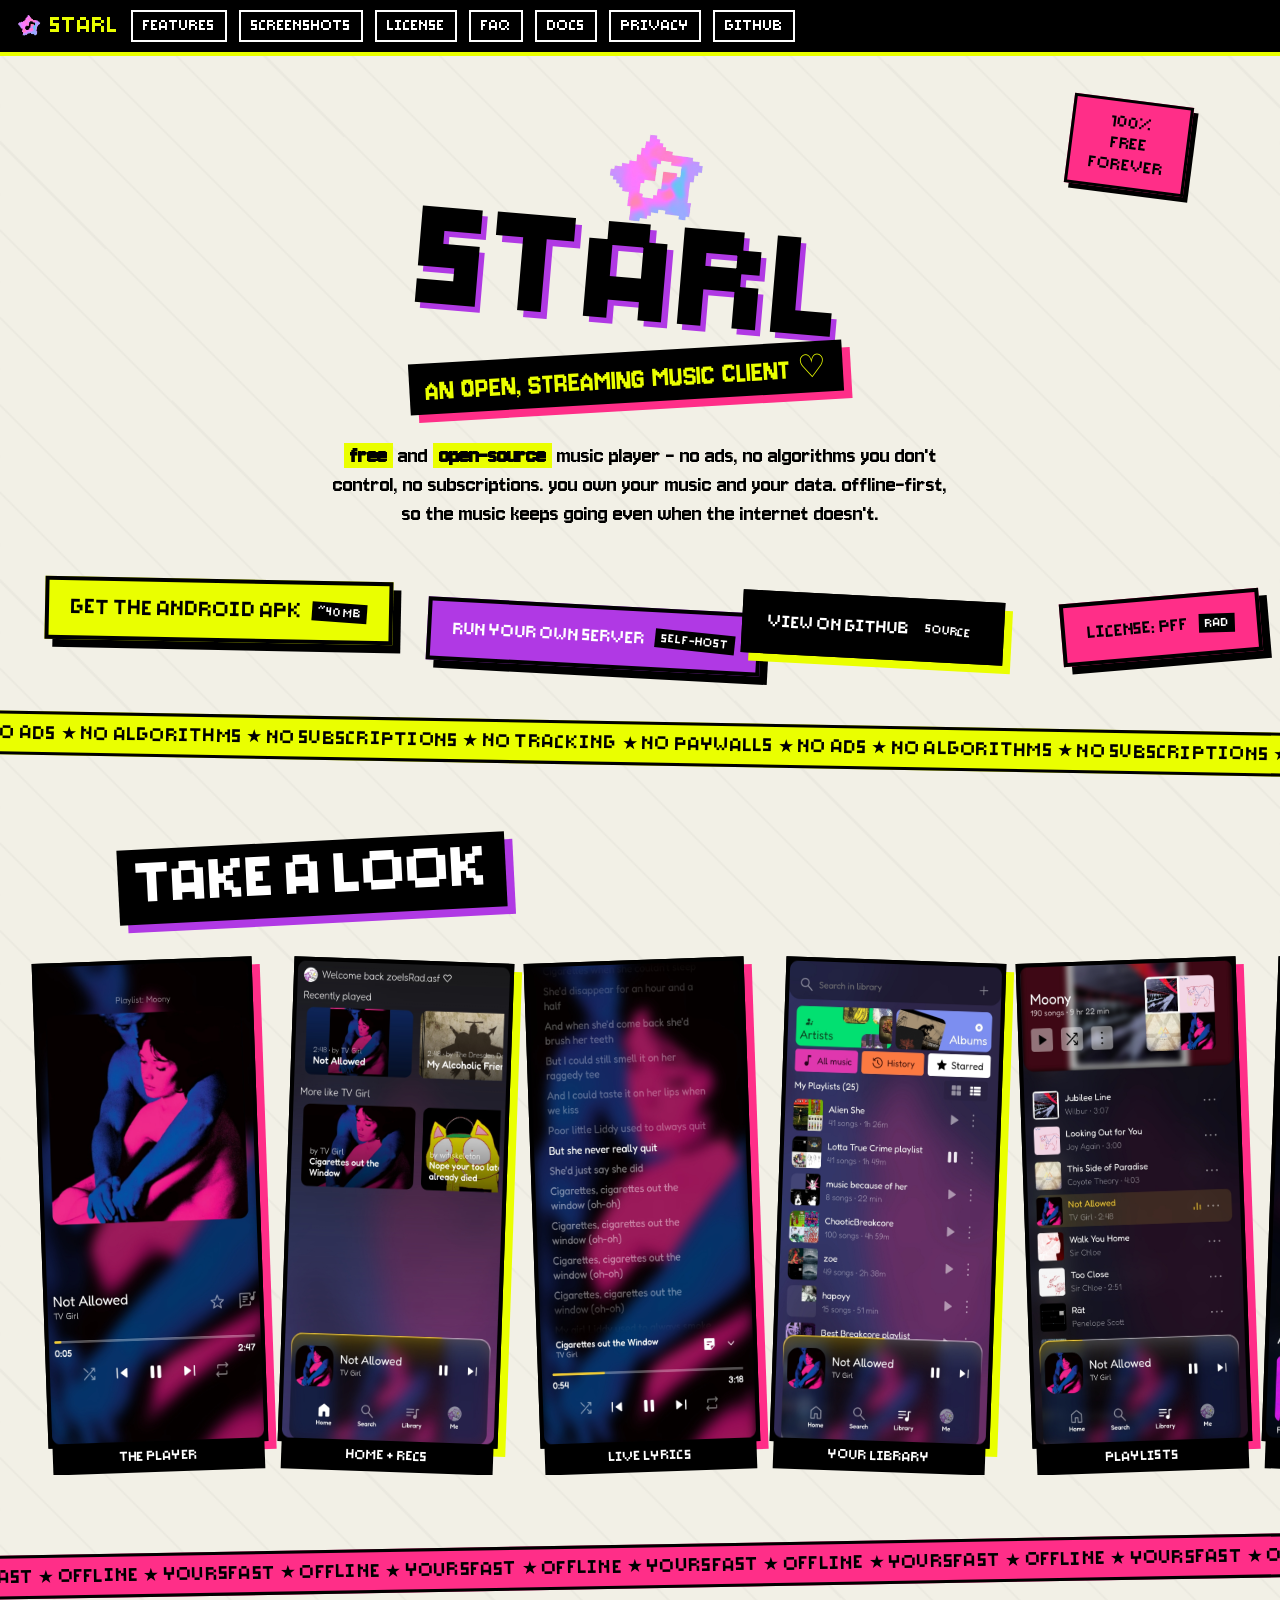
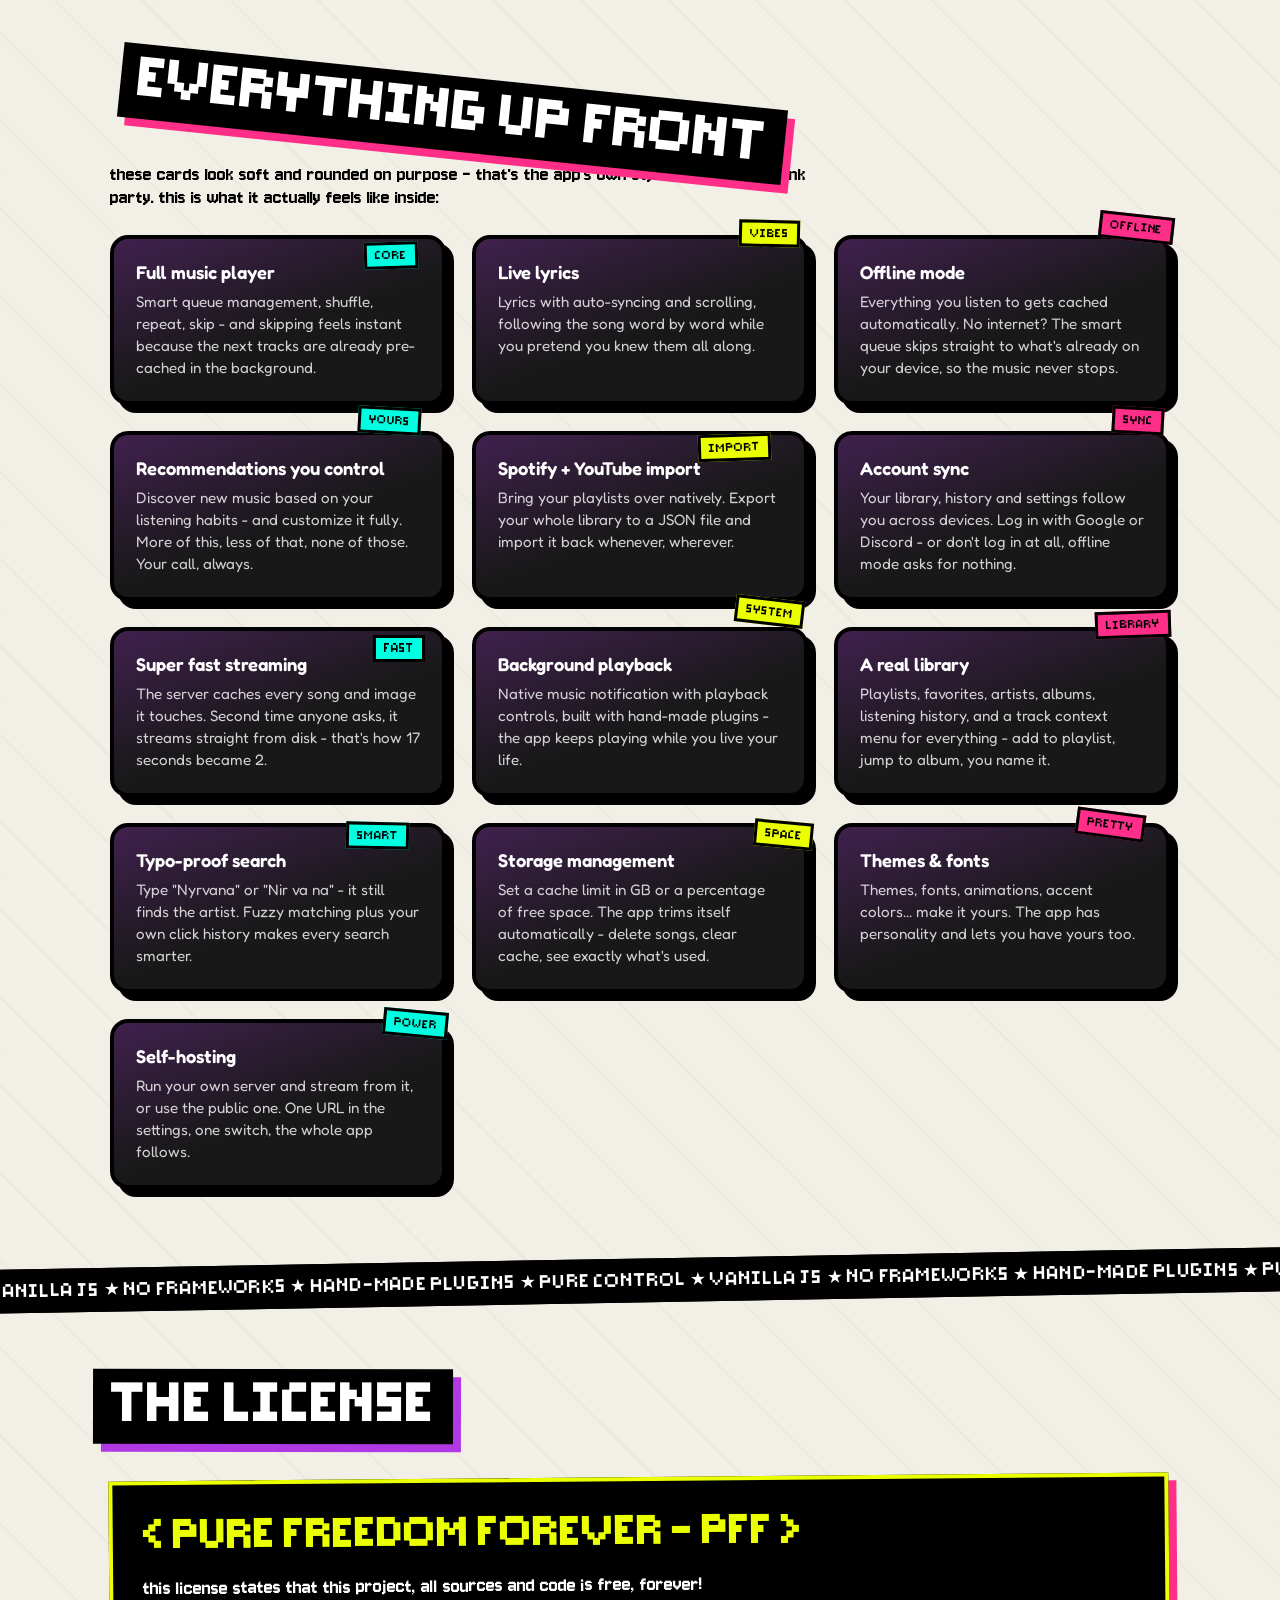
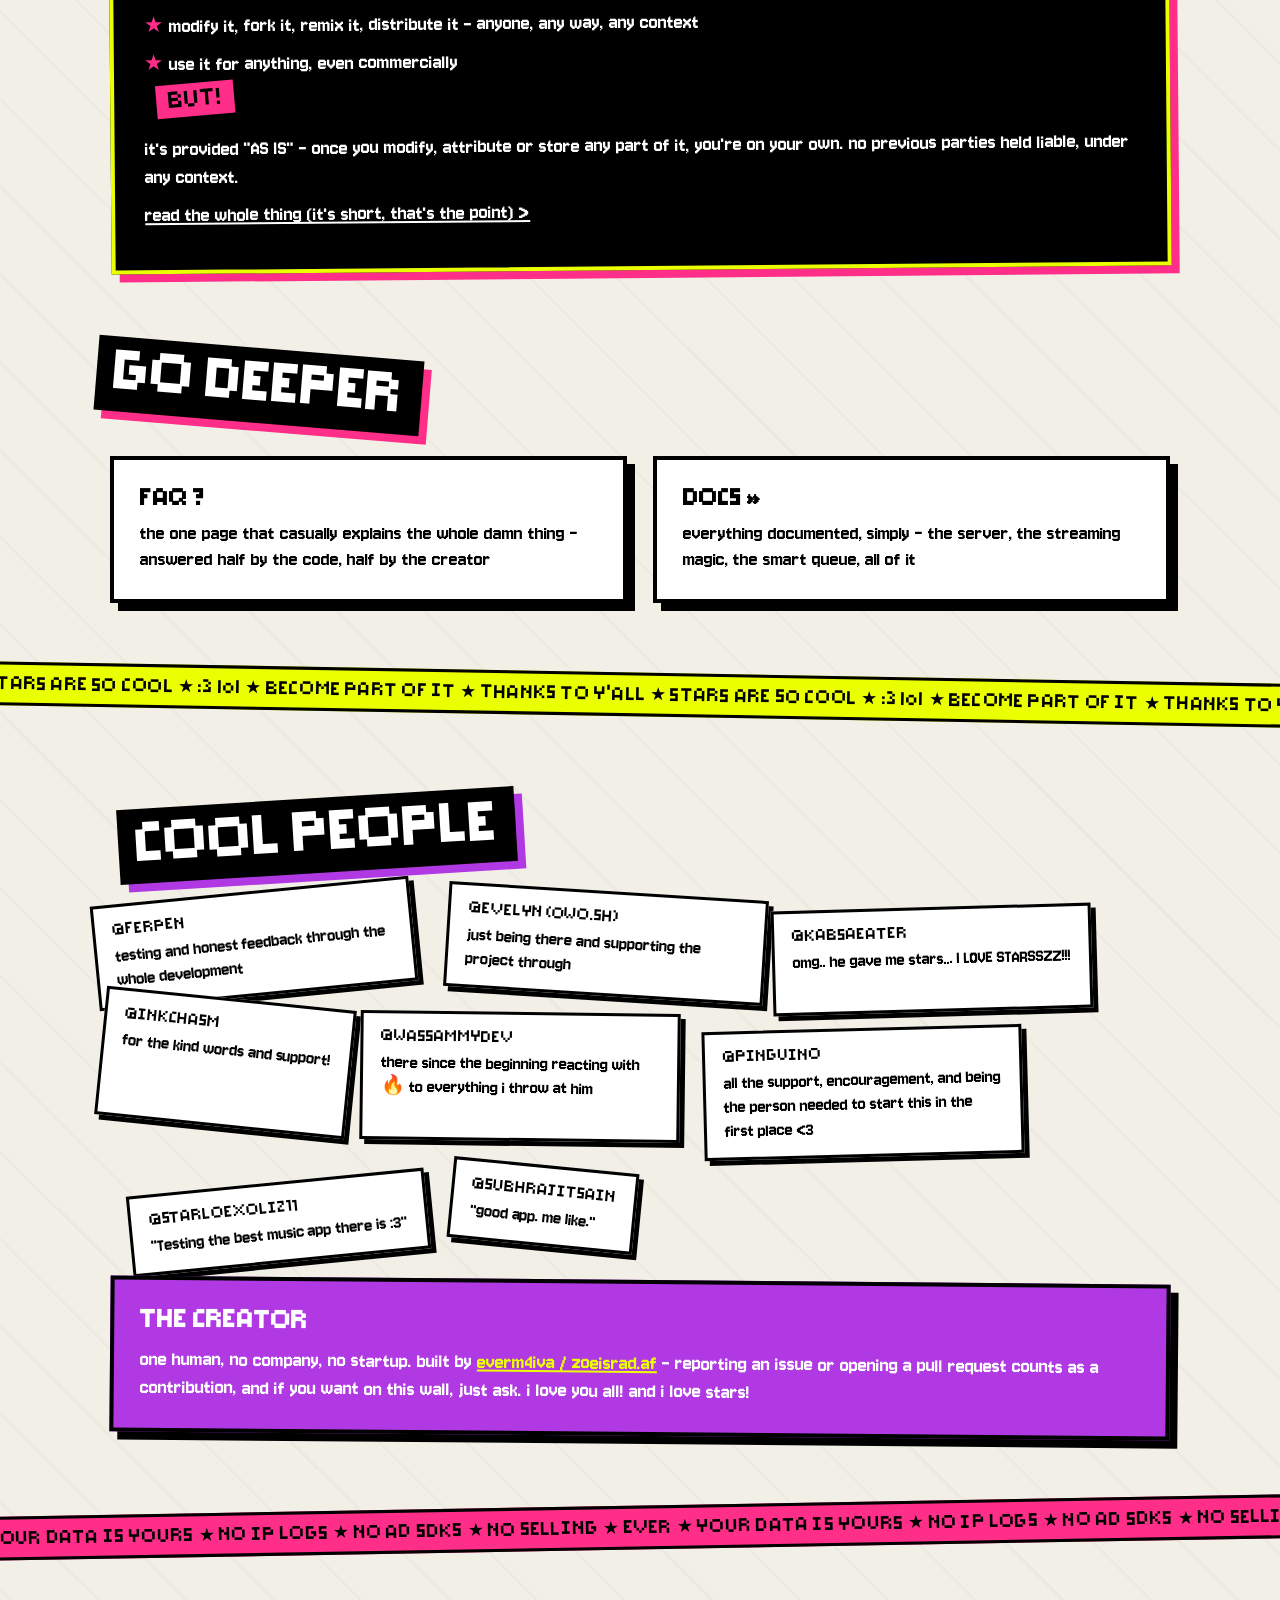
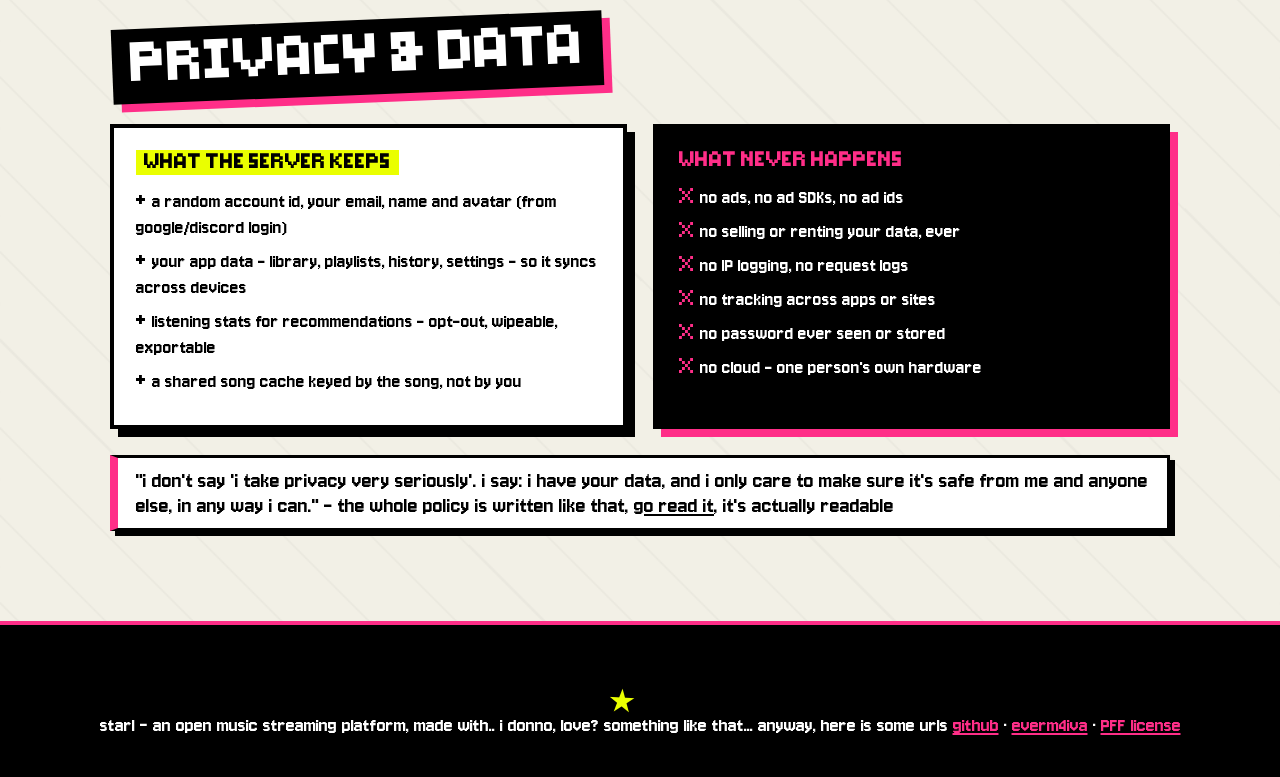
==== index.html @ 7520ece2 "Website lauch :3 Thanks sammie for helping me with the first part" ====
<!doctype html>
<html lang="en">
<head>
	<meta charset="utf-8" />
	<meta name="viewport" content="width=device-width, initial-scale=1" />
	<title>starl - your music, your rules</title>
	<meta name="description" content="starl is a free and open-source streaming music client - no ads, no algorithms you don't control, no subscriptions" />
	<link rel="icon" href="media/img/GlitterMadness-Frame.png" />
	<link rel="stylesheet" href="styles/main.css" />
	<link rel="stylesheet" href="styles/spray.css" />
	<link rel="stylesheet" href="styles/drag.css" />
	<script src="js/wiggle.js" defer></script>
	<script src="js/main.js" defer></script>
	<script src="js/drag.js" defer></script>
</head>
<body>

	<!-- ============================== nav ============================== -->
	<nav class="punk-nav">
		<a class="nav-logo" href="index.html">STARL</a>
		<a href="#features">FEATURES</a>
		<a href="#shots">SCREENSHOTS</a>
		<a href="#license">LICENSE</a>
		<a href="faq.html">FAQ</a>
		<a href="docs.html">DOCS</a>
		<a href="#privacy">PRIVACY</a>
		<a href="https://github.com/everm4iva/starl">GITHUB</a>
	</nav>

	<!-- ============================== hero ============================== -->
	<header class="hero">
		<div class="hero-icon" data-spray title="click me :3"></div>
		<h1 class="hero-title" data-wiggle>STARL</h1>
		<p class="hero-sub">AN OPEN, STREAMING MUSIC CLIENT ♡</p>
		<p class="hero-small">
			<b>free</b> and <b>open-source</b> music player - no ads, no algorithms you don't
			control, no subscriptions. you own your music and your data.
			offline-first, so the music keeps going even when the internet doesn't.
		</p>
		<div class="hero-stamp" data-wiggle>100% FREE FOREVER</div>
	</header>

	<!-- ============================== buttons ============================== -->
	<div class="btn-row">
		<a class="punk-btn big" href="https://github.com/everm4iva/starl/releases/latest/download/starl-android.apk">
			GET THE ANDROID APK <span class="tag">~40 MB</span>
		</a>
		<a class="punk-btn accent" href="docs.html#starl-server">
			RUN YOUR OWN SERVER <span class="tag">SELF-HOST</span>
		</a>
		<a class="punk-btn dark" href="https://github.com/everm4iva/starl">
			VIEW ON GITHUB <span class="tag blink">SOURCE</span>
		</a>
		<a class="punk-btn pink" href="#license">
			LICENSE: PFF <span class="tag">RAD</span>
		</a>
	</div>

	<div class="tape acid"><span class="tape-inner">NO ADS ★ NO ALGORITHMS ★ NO SUBSCRIPTIONS ★ NO TRACKING ★ NO PAYWALLS ★ </span></div>

	<!-- ============================== screenshots ============================== -->
	<section class="section" id="shots">
		<h2 class="section-title" data-wiggle>take a look</h2>
		<div class="shots">
			<figure class="shot"><img src="media/img/player.png" alt="full player" loading="lazy" /><figcaption class="shot-label">the player</figcaption></figure>
			<figure class="shot"><img src="media/img/home.png" alt="home page" loading="lazy" /><figcaption class="shot-label">home + recs</figcaption></figure>
			<figure class="shot"><img src="media/img/lyrics.png" alt="synced lyrics" loading="lazy" /><figcaption class="shot-label">live lyrics</figcaption></figure>
			<figure class="shot"><img src="media/img/library.png" alt="library" loading="lazy" /><figcaption class="shot-label">your library</figcaption></figure>
			<figure class="shot"><img src="media/img/playlist.png" alt="playlist view" loading="lazy" /><figcaption class="shot-label">playlists</figcaption></figure>
			<figure class="shot"><img src="media/img/artist.png" alt="artist page" loading="lazy" /><figcaption class="shot-label">artist pages</figcaption></figure>
			<figure class="shot"><img src="media/img/search.png" alt="search" loading="lazy" /><figcaption class="shot-label">search</figcaption></figure>
			<figure class="shot"><img src="media/img/account.png" alt="account tab" loading="lazy" /><figcaption class="shot-label">account</figcaption></figure>
		</div>
	</section>

	<div class="tape pink snappy"><span class="tape-inner">FAST ★ OFFLINE ★ YOURS</span></div>

	<!-- ============================== features ============================== -->
	<section class="section" id="features">
		<h2 class="section-title alt" data-wiggle>EVERYTHING UP FRONT</h2>
		<p class="features-note">
			these cards look soft and rounded on purpose - that's the app's own style
			crashing the punk party. this is what it actually feels like inside:
		</p>
		<div class="features">
			<div class="feature-card">
				<span class="feature-chip">core</span>
				<h3>Full music player</h3>
				<p>Smart queue management, shuffle, repeat, skip - and skipping feels instant because the next tracks are already pre-cached in the background.</p>
			</div>
			<div class="feature-card">
				<span class="feature-chip">vibes</span>
				<h3>Live lyrics</h3>
				<p>Lyrics with auto-syncing and scrolling, following the song word by word while you pretend you knew them all along.</p>
			</div>
			<div class="feature-card">
				<span class="feature-chip">offline</span>
				<h3>Offline mode</h3>
				<p>Everything you listen to gets cached automatically. No internet? The smart queue skips straight to what's already on your device, so the music never stops.</p>
			</div>
			<div class="feature-card">
				<span class="feature-chip">yours</span>
				<h3>Recommendations you control</h3>
				<p>Discover new music based on your listening habits - and customize it fully. More of this, less of that, none of those. Your call, always.</p>
			</div>
			<div class="feature-card">
				<span class="feature-chip">import</span>
				<h3>Spotify + YouTube import</h3>
				<p>Bring your playlists over natively. Export your whole library to a JSON file and import it back whenever, wherever.</p>
			</div>
			<div class="feature-card">
				<span class="feature-chip">sync</span>
				<h3>Account sync</h3>
				<p>Your library, history and settings follow you across devices. Log in with Google or Discord - or don't log in at all, offline mode asks for nothing.</p>
			</div>
			<div class="feature-card">
				<span class="feature-chip">fast</span>
				<h3>Super fast streaming</h3>
				<p>The server caches every song and image it touches. Second time anyone asks, it streams straight from disk - that's how 17 seconds became 2.</p>
			</div>
			<div class="feature-card">
				<span class="feature-chip">system</span>
				<h3>Background playback</h3>
				<p>Native music notification with playback controls, built with hand-made plugins - the app keeps playing while you live your life.</p>
			</div>
			<div class="feature-card">
				<span class="feature-chip">library</span>
				<h3>A real library</h3>
				<p>Playlists, favorites, artists, albums, listening history, and a track context menu for everything - add to playlist, jump to album, you name it.</p>
			</div>
			<div class="feature-card">
				<span class="feature-chip">smart</span>
				<h3>Typo-proof search</h3>
				<p>Type "Nyrvana" or "Nir va na" - it still finds the artist. Fuzzy matching plus your own click history makes every search smarter.</p>
			</div>
			<div class="feature-card">
				<span class="feature-chip">space</span>
				<h3>Storage management</h3>
				<p>Set a cache limit in GB or a percentage of free space. The app trims itself automatically - delete songs, clear cache, see exactly what's used.</p>
			</div>
			<div class="feature-card">
				<span class="feature-chip">pretty</span>
				<h3>Themes &amp; fonts</h3>
				<p>Themes, fonts, animations, accent colors... make it yours. The app has personality and lets you have yours too.</p>
			</div>
			<div class="feature-card">
				<span class="feature-chip">power</span>
				<h3>Self-hosting</h3>
				<p>Run your own server and stream from it, or use the public one. One URL in the settings, one switch, the whole app follows.</p>
			</div>
		</div>
	</section>

	<div class="tape"><span class="tape-inner">VANILLA JS ★ NO FRAMEWORKS ★ HAND-MADE PLUGINS ★ PURE CONTROL ★ </span></div>

	<!-- ============================== license ============================== -->
	<section class="section" id="license">
		<h2 class="section-title" data-wiggle>THE LICENSE</h2>
		<div class="license-box">
			<h3>&lt; PURE FREEDOM FOREVER - PFF &gt;</h3>
			<p>this license states that this project, all sources and code is free, forever!</p>
			<ul>
				<li>modify it, fork it, remix it, distribute it - anyone, any way, any context</li>
				<li>use it for anything, even commercially</li>
			</ul>
			<span class="but">BUT!</span>
			<p>
				it's provided "AS IS" - once you modify, attribute or store any part of it,
				you're on your own. no previous parties held liable, under any context.
			</p>
			<p><a href="https://github.com/everm4iva/starl/blob/main/LICENSE">read the whole thing (it's short, that's the point) &gt;</a></p>
		</div>
	</section>

	<!-- ============================== teasers ============================== -->
	<section class="section">
		<h2 class="section-title alt" data-wiggle>GO DEEPER</h2>
		<div class="teaser-row">
			<a class="teaser" href="faq.html">
				<h3>FAQ <span class="blink">?</span></h3>
				<p>the one page that casually explains the whole damn thing - answered half by the code, half by the creator</p>
			</a>
			<a class="teaser" href="docs.html">
				<h3>DOCS <span class="cycle">»</span></h3>
				<p>everything documented, simply - the server, the streaming magic, the smart queue, all of it</p>
			</a>
		</div>
	</section>

	<div class="tape acid snappy"><span class="tape-inner">STARS ARE SO COOL ★ :3 lol ★ BECOME PART OF IT ★ THANKS TO Y'ALL ★ </span></div>

	<!-- ============================== cool people ============================== -->
	<section class="section" id="people">
		<h2 class="section-title" data-wiggle>COOL PEOPLE</h2>
		<div class="supporters">
			<div class="supporter"><div class="who">@ferpen</div><div class="what">testing and honest feedback through the whole development</div></div>
			<div class="supporter"><div class="who">@Evelyn (owo.sh)</div><div class="what">just being there and supporting the project through</div></div>
			<div class="supporter"><div class="who">@Kabsaeater</div><div class="what">omg.. he gave me stars... I LOVE STARSSZZ!!!</div></div>
			<div class="supporter"><div class="who">@inkchasm</div><div class="what">for the kind words and support!</div></div>
			<div class="supporter"><div class="who">@wasSammyDev</div><div class="what">there since the beginning reacting with 🔥 to everything i throw at him</div></div>
			<div class="supporter"><div class="who">@pinguino</div><div class="what">all the support, encouragement, and being the person needed to start this in the first place &lt;3</div></div>
			<div class="supporter"><div class="who">@starloexoliz11</div><div class="what">"Testing the best music app there is :3"</div></div>
			<div class="supporter"><div class="who">@SubhrajitSain</div><div class="what">"good app. me like."</div></div>
		</div>
		<div class="creator-box">
			<h3>THE CREATOR</h3>
			<p>
				one human, no company, no startup. built by
				<a href="https://everm4iva.github.io">everm4iva / zoeisrad.af</a> -
				reporting an issue or opening a pull request counts as a contribution,
				and if you want on this wall, just ask. i love you all! and i love stars!
			</p>
		</div>
	</section>

	<div class="tape pink"><span class="tape-inner">YOUR DATA IS YOURS ★ NO IP LOGS ★ NO AD SDKS ★ NO SELLING ★ EVER ★ </span></div>

	<!-- ============================== privacy ============================== -->
	<section class="section" id="privacy">
		<h2 class="section-title alt" data-wiggle>PRIVACY &amp; DATA</h2>
		<div class="privacy-grid">
			<div class="privacy-col yes">
				<h3>what the server keeps</h3>
				<ul>
					<li>a random account id, your email, name and avatar (from google/discord login)</li>
					<li>your app data - library, playlists, history, settings - so it syncs across devices</li>
					<li>listening stats for recommendations - opt-out, wipeable, exportable</li>
					<li>a shared song cache keyed by the song, not by you</li>
				</ul>
			</div>
			<div class="privacy-col no">
				<h3>what never happens</h3>
				<ul>
					<li>no ads, no ad SDKs, no ad ids</li>
					<li>no selling or renting your data, ever</li>
					<li>no IP logging, no request logs</li>
					<li>no tracking across apps or sites</li>
					<li>no password ever seen or stored</li>
					<li>no cloud - one person's own hardware</li>
				</ul>
			</div>
		</div>
		<p class="privacy-quote">
			"i don't say 'i take privacy very seriously'. i say: i have your data, and i only
			care to make sure it's safe from me and anyone else, in any way i can." - the whole
			policy is written like that, <a href="https://github.com/everm4iva/starl/blob/main/privacy&data.md">go read it</a>,
			it's actually readable
		</p>
	</section>

	<!-- ============================== footer ============================== -->
	<footer class="punk-footer">
		<span class="foot-star" data-spray>★</span>
		<p>
			starl - an open music streaming platform, made with.. i donno, love? something like that... anyway, here is some urls
			<a href="https://github.com/everm4iva/starl">github</a> ·
			<a href="https://everm4iva.github.io">everm4iva</a> ·
			<a href="https://github.com/everm4iva/starl/blob/main/LICENSE">PFF license</a>
		</p>
	</footer>

</body>
</html>
---- styles/main.css ----
@import url('./root.css');

/* -------------------------------------------------- base -------------------------------------------------- */

* {
	margin: 0;
	padding: 0;
	box-sizing: border-box;
}

html {
	scroll-behavior: auto;
	cursor: var(--cursor-default);
}

body {
	background: var(--punk-paper);
	color: var(--punk-black);
	font-family: var(--body-font);
	font-size: 1.4rem;
	overflow-x: hidden;
	background-image:
		repeating-linear-gradient(
			45deg,
			transparent 0 60px,
			#00000008 60px 62px
		);
}

::selection {
	background: var(--punk-acid);
	color: var(--punk-black);
}

a {
	color: inherit;
}

img {
	image-rendering: auto;
	max-width: 100%;
}

/* -------------------------------------------------- motion -------------------------------------------------- */

@keyframes wiggle-a {
	0% { transform: translate(0, 0) rotate(0deg); }
	25% { transform: translate(0, -5px) rotate(-6deg); }
	50% { transform: translate(2px, 0) rotate(4deg); }
	75% { transform: translate(-2px, 3px) rotate(-3deg); }
	100% { transform: translate(0, 0) rotate(0deg); }
}

@keyframes wiggle-b {
	0% { transform: translate(0, 0) rotate(0deg); }
	33% { transform: translate(-3px, 2px) rotate(7deg); }
	66% { transform: translate(3px, -4px) rotate(-5deg); }
	100% { transform: translate(0, 0) rotate(0deg); }
}

@keyframes wiggle-c {
	0% { transform: translate(0, 0) scale(1); }
	40% { transform: translate(0, -6px) scale(1.08) rotate(3deg); }
	80% { transform: translate(2px, 2px) scale(0.95) rotate(-4deg); }
	100% { transform: translate(0, 0) scale(1); }
}

@keyframes blink-hard {
	0% { opacity: 1; }
	50% { opacity: 0; }
	100% { opacity: 1; }
}

@keyframes color-cycle {
	0% { color: var(--punk-accent); }
	33% { color: var(--punk-pink); }
	66% { color: var(--punk-acid); }
	100% { color: var(--punk-accent); }
}

@keyframes bg-cycle {
	0% { background-color: var(--punk-accent); }
	33% { background-color: var(--punk-pink); }
	66% { background-color: var(--punk-acid); }
	100% { background-color: var(--punk-accent); }
}

@keyframes marquee-roll {
	0% { transform: translateX(0); }
	100% { transform: translateX(-50%); }
}

@keyframes stamp-spin {
	0% { transform: rotate(0deg); }
	100% { transform: rotate(360deg); }
}

.w {
	display: inline-block;
	animation-delay: var(--w-delay, 0s);
}
.w-a { animation: wiggle-a 0.9s var(--snap) infinite; }
.w-b { animation: wiggle-b 1.1s var(--snap) infinite; }
.w-c { animation: wiggle-c 1.3s var(--snap) infinite; }

.blink { animation: blink-hard 1s var(--snap) infinite; }
.cycle { animation: color-cycle 1.5s var(--snap) infinite; }

/* -------------------------------------------------- cursors -------------------------------------------------- */

a,
button,
summary,
.punk-btn,
.teaser,
[data-spray] {
	cursor: var(--cursor-aim);
}

a:active,
button:active,
summary:active,
.punk-btn:active,
.teaser:active,
[data-spray]:active {
	cursor: var(--cursor-aim-press);
	user-select: none;
}

.shot {
	cursor: var(--cursor-omg);
	user-select: none;
}

/* -------------------------------------------------- nav -------------------------------------------------- */

.punk-nav {
	position: sticky;
	top: 0;
	z-index: 50;
	display: flex;
	align-items: center;
	gap: 12px;
	padding: 10px 16px;
	background: var(--punk-black);
	color: var(--punk-white);
	border-bottom: var(--punk-border);
	border-bottom-color: var(--punk-acid);
	flex-wrap: wrap;
	cursor: var(--cursor-rockit);
}

.punk-nav .nav-logo {
	font-family: var(--pixel-font);
	font-size: 1.3rem;
	color: var(--punk-acid);
	text-decoration: none;
	display: flex;
	align-items: center;
	gap: 8px;
}

.punk-nav .nav-logo::before {
	content: '';
	width: 26px;
	height: 26px;
	background-image: url('../media/img/GlitterMadness-t.png');
	background-size: contain;
	background-repeat: no-repeat;
	animation: stamp-spin 4s var(--snap-3) infinite;
}

.punk-nav a:not(.nav-logo) {
	font-family: var(--pixel-font);
	font-size: 0.85rem;
	color: var(--punk-white);
	text-decoration: none;
	padding: 6px 10px;
	border: 2px solid var(--punk-white);
}

.punk-nav a:not(.nav-logo):hover {
	background: var(--punk-pink);
	color: var(--punk-black);
	border-color: var(--punk-black);
	transform: rotate(-2deg);
}

/* -------------------------------------------------- hero -------------------------------------------------- */

.hero {
	padding: 60px 20px 40px;
	text-align: center;
	position: relative;
}

.hero-icon {
	width: 110px;
	height: 110px;
	background-image: url('../media/img/GlitterMadness-t.png');
	background-size: contain;
	background-repeat: no-repeat;
	background-position: center;
	margin: 0 auto 10px;
	animation: wiggle-c 2s var(--snap) infinite;
}

.hero-title {
	font-family: var(--pixel-font);
	font-size: clamp(3rem, 14vw, 8rem);
	line-height: 0.9;
	text-transform: uppercase;
	letter-spacing: 0.02em;
	text-shadow: 6px 6px 0 var(--punk-accent);
}

.hero-sub {
	font-family: var(--pixel-font-big);
	font-size: clamp(1.3rem, 4vw, 2rem);
	margin-top: 18px;
	display: inline-block;
	background: var(--punk-black);
	color: var(--punk-acid);
	padding: 6px 16px;
	transform: rotate(-2deg);
	box-shadow: var(--punk-shadow-pink);
}

.hero-small {
	margin-top: 22px;
	font-size: 1.5rem;
	max-width: 620px;
	margin-left: auto;
	margin-right: auto;
	line-height: 1.2;
}

.hero-small b {
	background: var(--punk-acid);
	padding: 0 6px;
}

.hero-stamp {
	position: absolute;
	top: 30px;
	right: 6vw;
	font-family: var(--pixel-font);
	font-size: 0.95rem;
	background: var(--punk-pink);
	color: var(--punk-black);
	border: var(--punk-border-thin);
	box-shadow: var(--punk-shadow-small);
	padding: 10px 14px;
	max-width: 120px;
	text-align: center;
	line-height: 1.4;
	transform: rotate(12deg);
	text-transform: uppercase;
	word-spacing: 100vw;
}

@media (max-width: 700px) {
	.hero-stamp {
		position: static;
		display: inline-block;
		margin-top: 20px;
	}
}

/* -------------------------------------------------- buttons -------------------------------------------------- */

.btn-row {
	display: flex;
	flex-wrap: wrap;
	justify-content: center;
	gap: 18px;
	padding: 30px 20px;
}

.punk-btn {
	font-family: var(--pixel-font);
	font-size: 1rem;
	text-decoration: none;
	color: var(--punk-black);
	background: var(--punk-white);
	border: var(--punk-border);
	box-shadow: var(--punk-shadow);
	padding: 16px 22px;
	display: inline-flex;
	align-items: center;
	gap: 10px;
	text-transform: uppercase;
	position: relative;
}

.punk-btn:hover {
	transform: translate(4px, 4px) rotate(-1deg);
	box-shadow: 2px 2px 0 var(--punk-black);
	animation: bg-cycle 0.4s var(--snap) infinite;
}

.punk-btn.big {
	font-size: 1.25rem;
	background: var(--punk-acid);
}

.punk-btn.accent {
	background: var(--punk-accent);
	color: var(--punk-white);
}

.punk-btn.pink {
	background: var(--punk-pink);
}

.punk-btn.dark {
	background: var(--punk-black);
	color: var(--punk-white);
	box-shadow: var(--punk-shadow-acid);
}

.punk-btn .tag {
	font-size: 0.7rem;
	background: var(--punk-black);
	color: var(--punk-white);
	padding: 3px 6px;
	transform: rotate(3deg);
}

/* -------------------------------------------------- separators -------------------------------------------------- */

.tape {
	background: var(--punk-black);
	color: var(--punk-white);
	border-top: var(--punk-border-thin);
	border-bottom: var(--punk-border-thin);
	overflow: hidden;
	white-space: nowrap;
	padding: 8px 0;
	font-family: var(--pixel-font);
	font-size: 1.1rem;
	transform: rotate(-1deg) scale(1.02);
	margin: 30px 0;
}

.tape.acid {
	background: var(--punk-acid);
	color: var(--punk-black);
	transform: rotate(1deg) scale(1.02);
}

.tape.pink {
	background: var(--punk-pink);
	color: var(--punk-black);
}

.tape .tape-inner {
	display: inline-block;
	animation: marquee-roll 30s linear infinite;
}

.tape.snappy .tape-inner {
	animation-timing-function: steps(40, end);
}

/* -------------------------------------------------- sections -------------------------------------------------- */

.section {
	max-width: 1100px;
	margin: 0 auto;
	padding: 40px 20px;
}

.section-title {
	font-family: var(--pixel-font);
	font-size: clamp(1.8rem, 6vw, 3.2rem);
	text-transform: uppercase;
	margin-bottom: 30px;
	display: inline-block;
	background: var(--punk-black);
	color: var(--punk-white);
	padding: 8px 18px;
	box-shadow: var(--punk-shadow-accent);
	transform: rotate(-1.5deg);
}

.section-title.alt {
	box-shadow: var(--punk-shadow-pink);
	transform: rotate(1deg);
}

/* -------------------------------------------------- screenshots -------------------------------------------------- */

.shots {
	display: flex;
	gap: 26px;
	overflow-x: auto;
	padding: 20px 40px 30px;
	width: 100vw;
	margin-left: calc(50% - 50vw);
	justify-content: safe center;
	overflow-y: hidden;
}

.shots::-webkit-scrollbar {
	height: 14px;
}

.shots::-webkit-scrollbar-track {
	background: var(--punk-black);
}

.shots::-webkit-scrollbar-thumb {
	background: var(--punk-acid);
	border: 3px solid var(--punk-black);
}

.shot {
	flex: 0 0 auto;
	width: 220px;
	/* width: 80%;
	height: 20%; */
	border: var(--punk-border);
	box-shadow: var(--punk-shadow);
	background: var(--punk-black);
}

.shot:nth-child(odd) {
	transform: rotate(-2deg);
	box-shadow: var(--punk-shadow-pink);
}

.shot:nth-child(even) {
	transform: rotate(2deg);
	box-shadow: var(--punk-shadow-acid);
}

.shot:hover {
	transform: rotate(0deg) scale(1.04);
	z-index: 2;
}

.shot img {
	display: block;
	height: 100%;
}

.shot .shot-label {
	font-family: var(--pixel-font);
	font-size: 0.8rem;
	color: var(--punk-white);
	background: var(--punk-black);
	padding: 8px;
	text-align: center;
	text-transform: uppercase;
}

/* -------------------------------------------------- features -------------------------------------------------- */

.features-note {
	font-size: 1.3rem;
	margin-bottom: 26px;
	max-width: 700px;
}

.features {
	display: grid;
	grid-template-columns: repeat(auto-fit, minmax(280px, 1fr));
	gap: 26px;
}

.feature-card {
	background: var(--app-bg);
	color: var(--punk-white);
	font-family: var(--app-font);
	border-radius: var(--app-radius);
	padding: 22px;
	border: var(--punk-border);
	box-shadow: var(--punk-shadow);
	position: relative;
	background-image: linear-gradient(
		160deg,
		var(--app-accent-transparent-4),
		transparent 55%
	);
}

.feature-card:hover {
	transform: rotate(-1deg) translate(2px, -4px);
	box-shadow: var(--punk-shadow-accent);
}

.feature-card h3 {
	font-family: var(--app-font);
	font-weight: 600;
	font-size: 1.15rem;
	margin-bottom: 8px;
	color: #ffffff;
}

.feature-card p {
	font-size: 0.95rem;
	line-height: 1.45;
	font-weight: 400;
	color: #ffffffcc;
}

.feature-card .feature-chip {
	position: absolute;
	top: -14px;
	right: 12px;
	font-family: var(--pixel-font);
	font-size: 0.7rem;
	background: var(--punk-acid);
	color: var(--punk-black);
	border: var(--punk-border-thin);
	padding: 4px 8px;
	transform: rotate(3deg);
	text-transform: uppercase;
}

.feature-card:nth-child(3n) .feature-chip { background: var(--punk-pink); }
.feature-card:nth-child(3n + 1) .feature-chip { background: var(--punk-cyan); }

/* -------------------------------------------------- license -------------------------------------------------- */

.license-box {
	background: var(--punk-black);
	color: var(--punk-white);
	border: var(--punk-border);
	border-color: var(--punk-acid);
	box-shadow: var(--punk-shadow-pink);
	padding: 30px;
	transform: rotate(-0.5deg);
}

.license-box h3 {
	font-family: var(--pixel-font);
	font-size: clamp(1.4rem, 5vw, 2.4rem);
	color: var(--punk-acid);
	margin-bottom: 16px;
	text-transform: uppercase;
}

.license-box p, .license-box li {
	font-size: 1.35rem;
	line-height: 1.3;
	margin-bottom: 10px;
}

.license-box ul {
	list-style: none;
	margin-bottom: 14px;
}

.license-box li::before {
	content: '★ ';
	color: var(--punk-pink);
}

.license-box .but {
	display: inline-block;
	background: var(--punk-pink);
	color: var(--punk-black);
	font-family: var(--pixel-font);
	padding: 4px 12px;
	transform: rotate(-2deg);
	margin-bottom: 10px;
}

/* -------------------------------------------------- teasers -------------------------------------------------- */

.teaser-row {
	display: grid;
	grid-template-columns: repeat(auto-fit, minmax(280px, 1fr));
	gap: 26px;
}

.teaser {
	display: block;
	text-decoration: none;
	border: var(--punk-border);
	box-shadow: var(--punk-shadow);
	padding: 26px;
	background: var(--punk-white);
}

.teaser:hover {
	transform: translate(4px, 4px) rotate(1deg);
	box-shadow: 2px 2px 0 var(--punk-black);
	background: var(--punk-acid);
}

.teaser h3 {
	font-family: var(--pixel-font);
	font-size: 1.4rem;
	text-transform: uppercase;
	margin-bottom: 10px;
}

.teaser p {
	font-size: 1.3rem;
	line-height: 1.25;
}

/* -------------------------------------------------- supporters -------------------------------------------------- */

.supporters {
	display: flex;
	flex-wrap: wrap;
	gap: 20px;
}

.supporter {
	border: var(--punk-border-thin);
	background: var(--punk-white);
	box-shadow: var(--punk-shadow-small);
	padding: 14px 18px;
	max-width: 320px;
}

.supporter:nth-child(odd) { transform: rotate(-1.5deg); }
.supporter:nth-child(even) { transform: rotate(1.5deg); }

.supporter:hover {
	animation: wiggle-b 0.5s var(--snap) infinite;
	background: var(--punk-cyan);
}

.supporter .who {
	font-family: var(--pixel-font);
	font-size: 0.95rem;
	margin-bottom: 6px;
	text-transform: uppercase;
}

.supporter .what {
	font-size: 1.2rem;
	line-height: 1.25;
}

.creator-box {
	margin-top: 34px;
	border: var(--punk-border);
	background: var(--punk-accent);
	color: var(--punk-white);
	box-shadow: var(--punk-shadow);
	padding: 26px;
	transform: rotate(0.5deg);
}

.creator-box h3 {
	font-family: var(--pixel-font);
	font-size: 1.5rem;
	margin-bottom: 12px;
	text-transform: uppercase;
}

.creator-box p {
	font-size: 1.35rem;
	line-height: 1.3;
}

.creator-box a {
	color: var(--punk-acid);
}

/* -------------------------------------------------- privacy -------------------------------------------------- */

.privacy-grid {
	display: grid;
	grid-template-columns: repeat(auto-fit, minmax(260px, 1fr));
	gap: 26px;
}

.privacy-col {
	border: var(--punk-border);
	padding: 22px;
	box-shadow: var(--punk-shadow);
}

.privacy-col.yes {
	background: var(--punk-white);
}

.privacy-col.no {
	background: var(--punk-black);
	color: var(--punk-white);
	box-shadow: var(--punk-shadow-pink);
}

.privacy-col h3 {
	font-family: var(--pixel-font);
	font-size: 1.2rem;
	text-transform: uppercase;
	margin-bottom: 14px;
}

.privacy-col.no h3 { color: var(--punk-pink); }
.privacy-col.yes h3 { background: var(--punk-acid); display: inline-block; padding: 2px 8px; }

.privacy-col ul {
	list-style: none;
}

.privacy-col li {
	font-size: 1.25rem;
	line-height: 1.3;
	margin-bottom: 8px;
}

.privacy-col.yes li::before { content: '+ '; font-family: var(--pixel-font); }
.privacy-col.no li::before { content: 'X '; font-family: var(--pixel-font); color: var(--punk-pink); }

.privacy-quote {
	margin-top: 26px;
	font-size: 1.45rem;
	border-left: 8px solid var(--punk-pink);
	padding: 10px 18px;
	background: var(--punk-white);
	border-top: var(--punk-border-thin);
	border-bottom: var(--punk-border-thin);
	border-right: var(--punk-border-thin);
	box-shadow: var(--punk-shadow-small);
}

/* -------------------------------------------------- footer -------------------------------------------------- */

.punk-footer {
	background: var(--punk-black);
	color: var(--punk-white);
	text-align: center;
	padding: 40px 20px;
	border-top: var(--punk-border);
	border-top-color: var(--punk-pink);
	margin-top: 50px;
}

.punk-footer .foot-star {
	font-size: 2rem;
	display: inline-block;
	animation: stamp-spin 3s var(--snap-3) infinite;
	color: var(--punk-acid);
}

.punk-footer p {
	font-size: 1.3rem;
	margin-top: 10px;
}

.punk-footer a {
	color: var(--punk-pink);
}

/* -------------------------------------------------- small screens -------------------------------------------------- */

@media (max-width: 600px) {
	.punk-btn { width: 100%; justify-content: center; }
	.hero-title { text-shadow: 4px 4px 0 var(--punk-accent); }
}

/* -------------------------------------------------- calm mode -------------------------------------------------- */

@media (prefers-reduced-motion: reduce) {
	*, *::before, *::after {
		animation: none !important;
	}
}
---- styles/spray.css ----
@import url('./root.css');

/* -------------------------------------------------- star spray -------------------------------------------------- */

@keyframes spray-fly {
	0% { transform: translate(0, 0) rotate(0deg); opacity: 1; }
	30% { transform: translate(calc(var(--dx) * 0.4), calc(var(--dy) * 0.4)) rotate(calc(var(--rot) * 0.4)); opacity: 1; }
	60% { transform: translate(calc(var(--dx) * 0.8), calc(var(--dy) * 0.8)) rotate(calc(var(--rot) * 0.8)); opacity: 1; }
	100% { transform: translate(var(--dx), var(--dy)) rotate(var(--rot)); opacity: 0; }
}

.spray-star {
	position: fixed;
	left: var(--sx);
	top: var(--sy);
	z-index: 999;
	pointer-events: none;
	font-size: 1.6rem;
	color: var(--punk-accent);
	text-shadow: 3px 3px 0 var(--punk-black);
	animation: spray-fly 0.85s steps(6, end) forwards;
}

.spray-star:nth-child(odd) { color: var(--punk-acid); }
.spray-star:nth-child(3n) { color: var(--punk-pink); }
---- styles/drag.css ----
@import url('./root.css');

/* -------------------------------------------------- draggable stuff -------------------------------------------------- */

[data-drag] {
	translate: var(--drag-x, 0px) var(--drag-y, 0px);
	rotate: var(--drag-rot, 0deg);
	touch-action: none;
	cursor: var(--cursor-aim);
}

[data-drag].dragging {
	position: relative;
	z-index: 90;
	user-select: none;
	cursor: var(--cursor-aim-press);
	animation: none;
}

[data-drag].dragging * {
	animation-play-state: paused;
}

@media (prefers-reduced-motion: reduce) {
	[data-drag] {
		translate: 0px 0px;
		rotate: 0deg;
	}
}
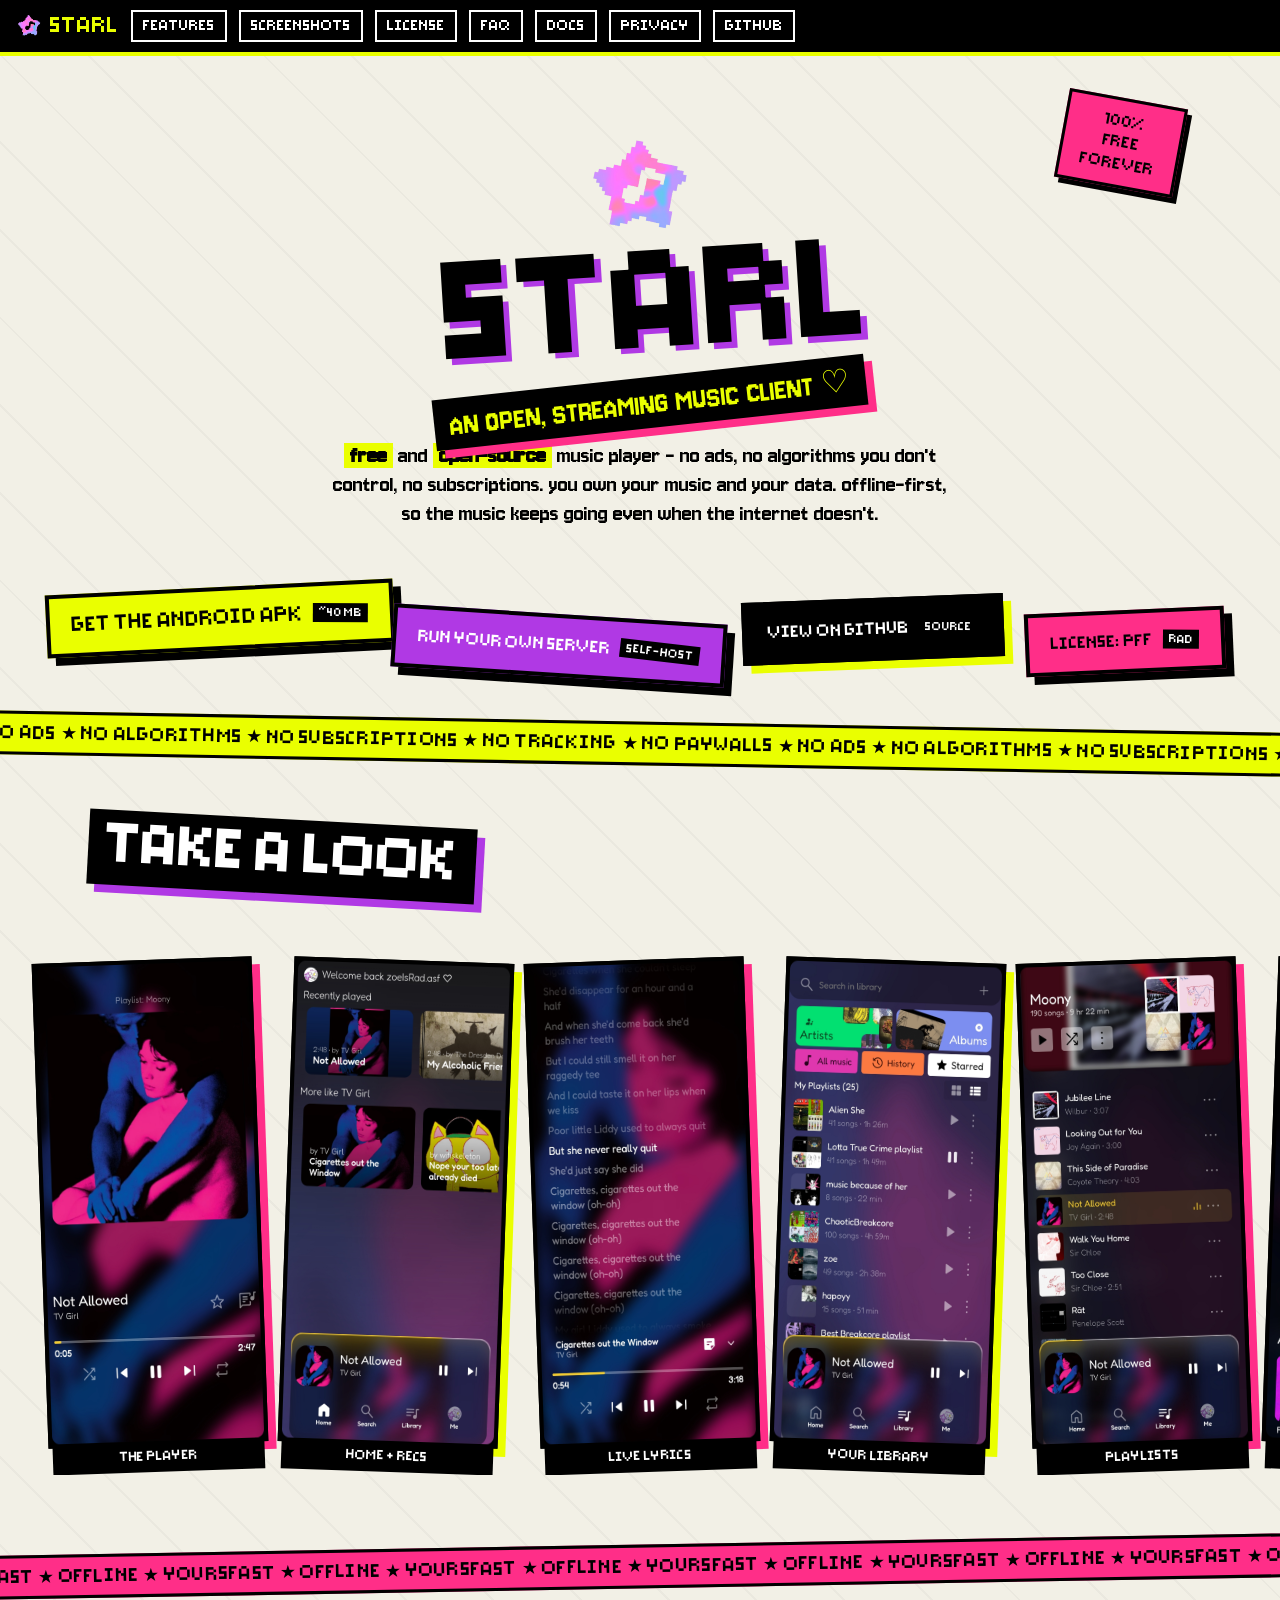
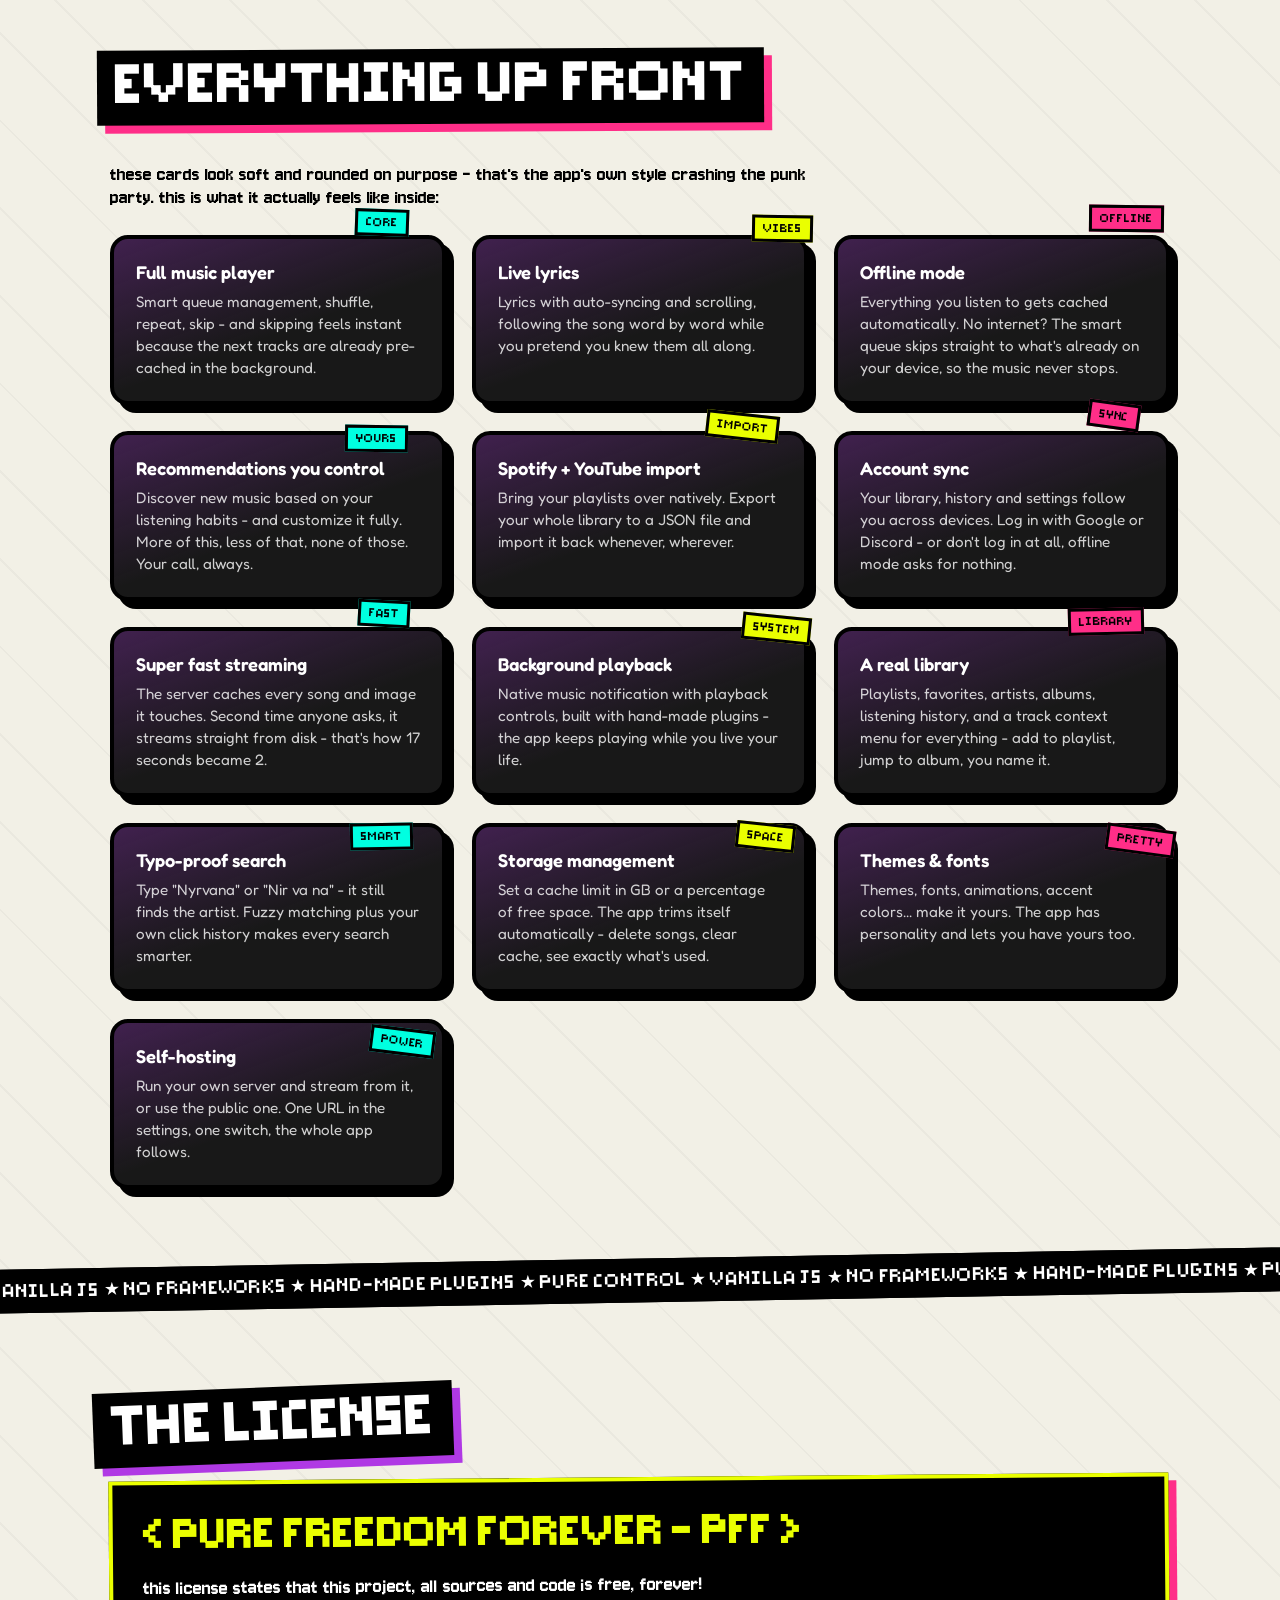
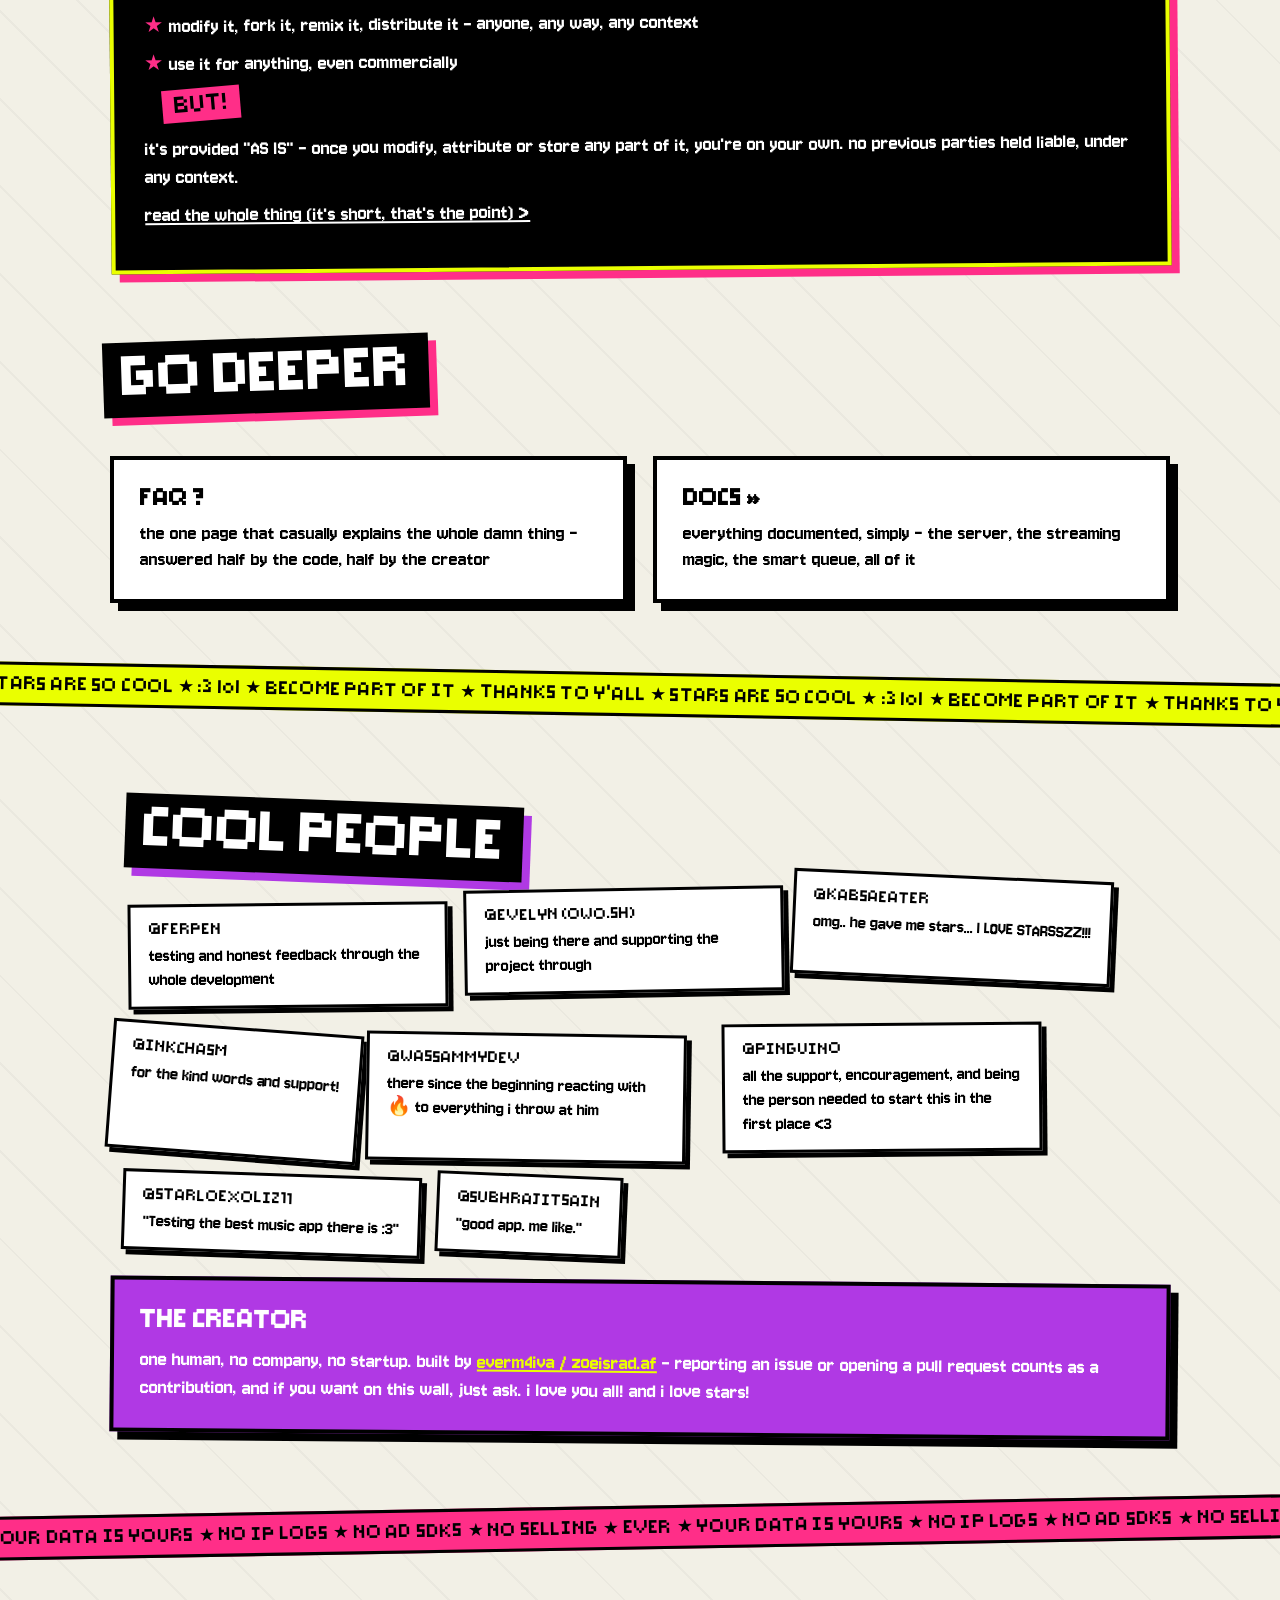
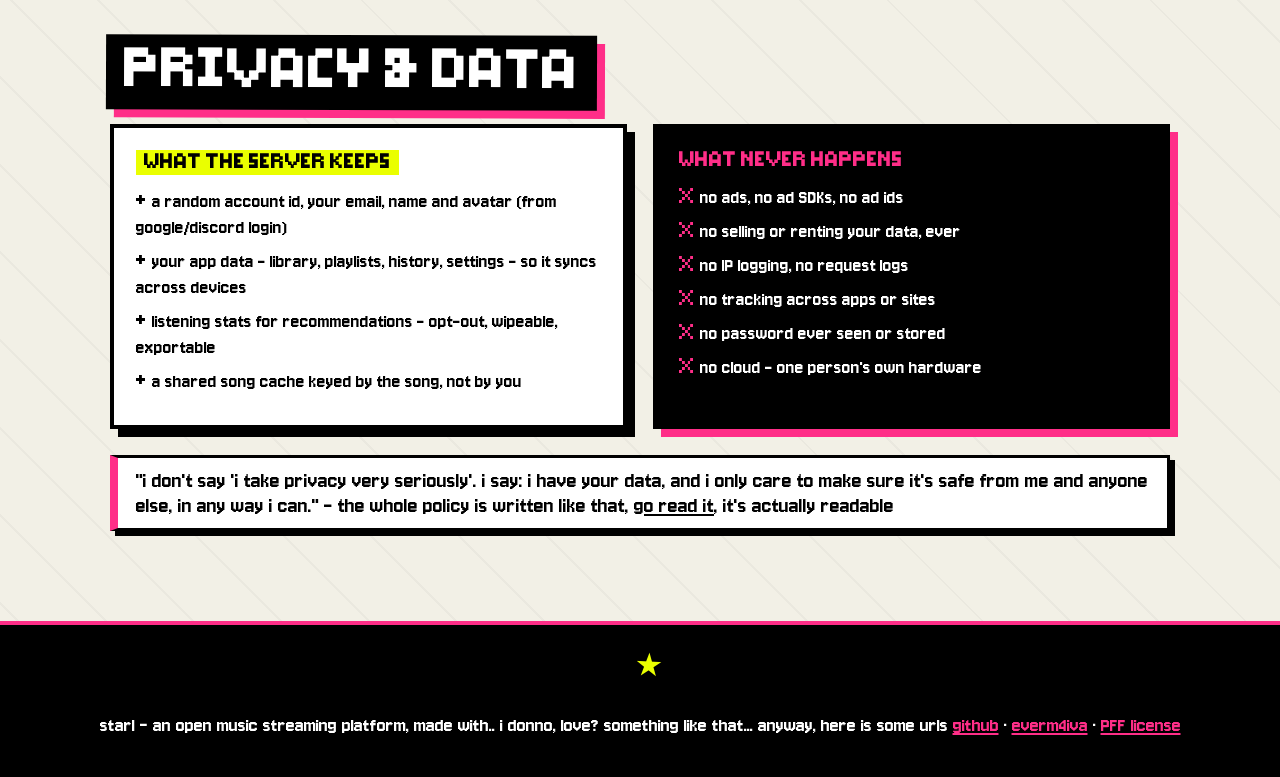
==== commit 072ba6b6: "Added changelog + privacy & data :3" ====
--- a/index.html
+++ b/index.html
@@ -15,6 +15,7 @@
 </head>
 <body>
 
+
 	<!-- ============================== nav ============================== -->
 	<nav class="punk-nav">
 		<a class="nav-logo" href="index.html">STARL</a>
--- a/styles/main.css
+++ b/styles/main.css
@@ -11,6 +11,7 @@
 html {
 	scroll-behavior: auto;
 	cursor: var(--cursor-default);
+ overflow-x: hidden;
 }
 
 body {
@@ -19,6 +20,7 @@
 	font-family: var(--body-font);
 	font-size: 1.4rem;
 	overflow-x: hidden;
+ max-width: 100%;
 	background-image:
 		repeating-linear-gradient(
 			45deg,
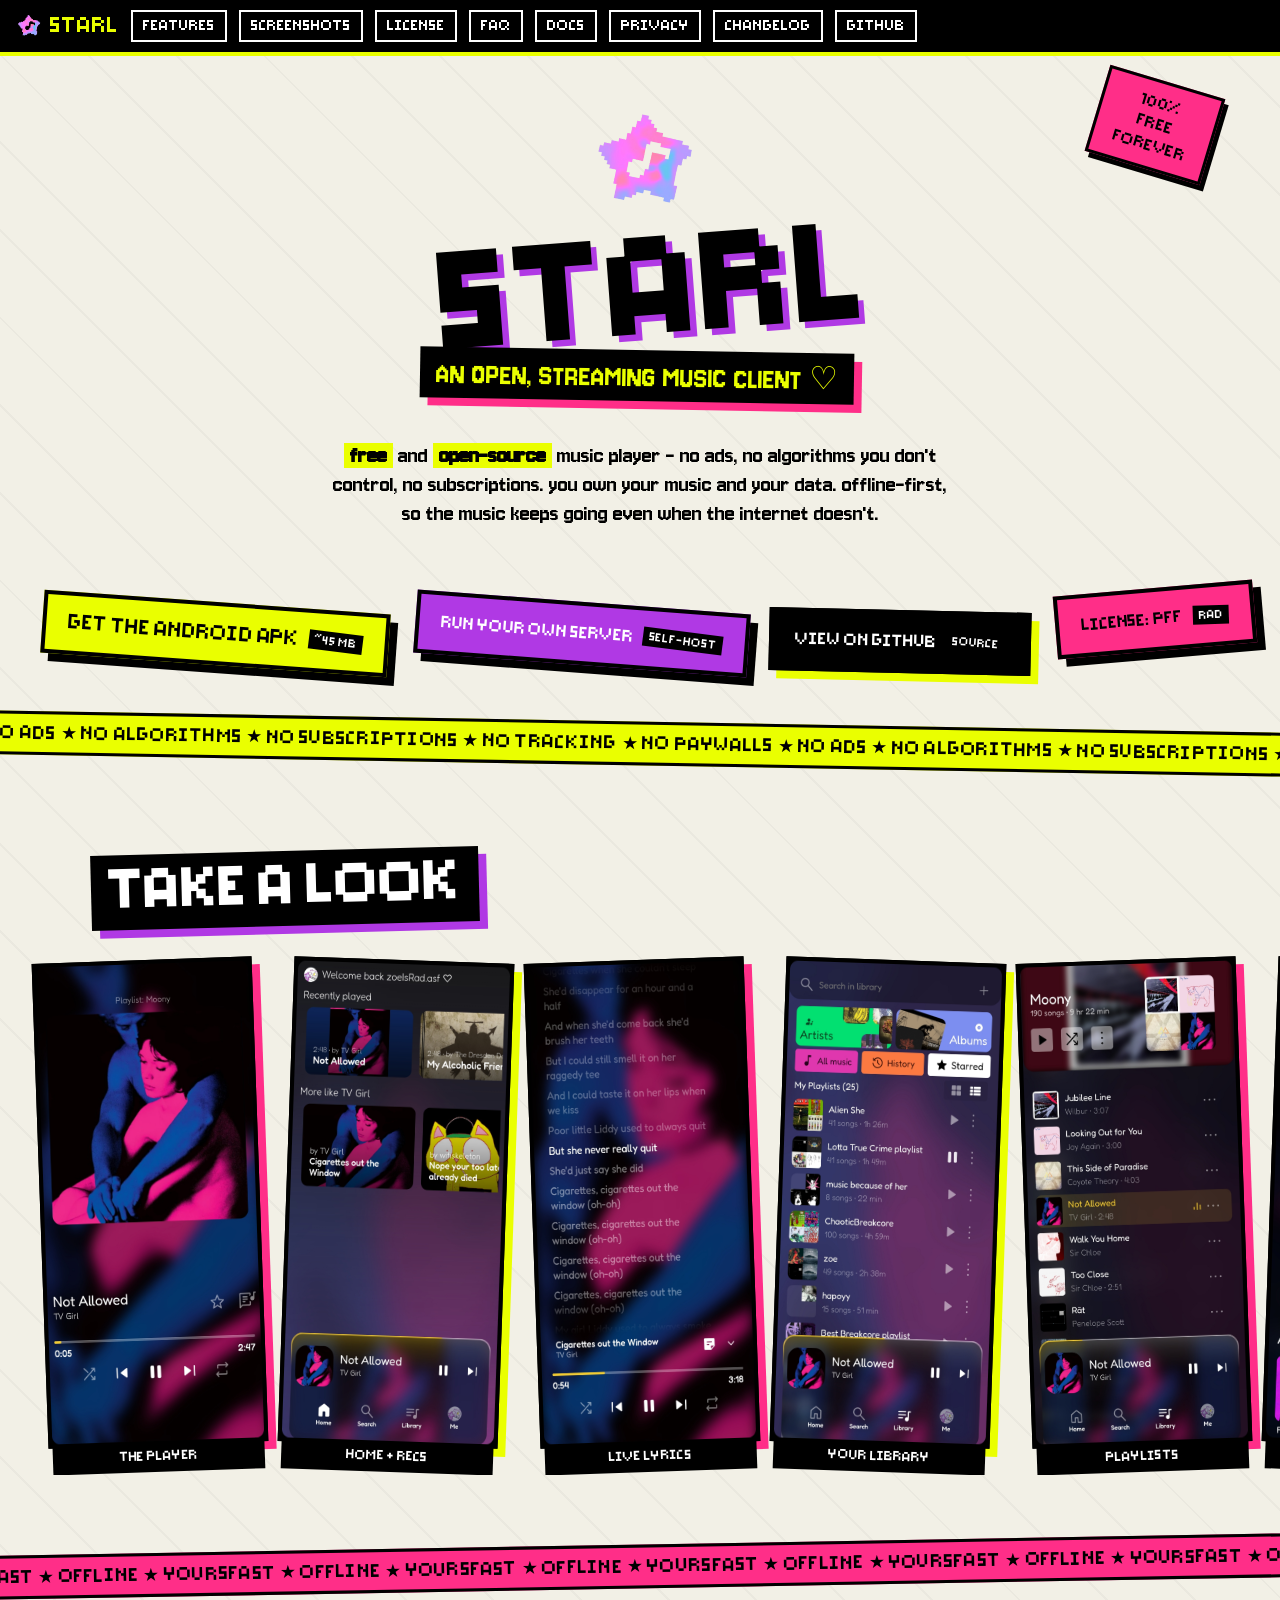
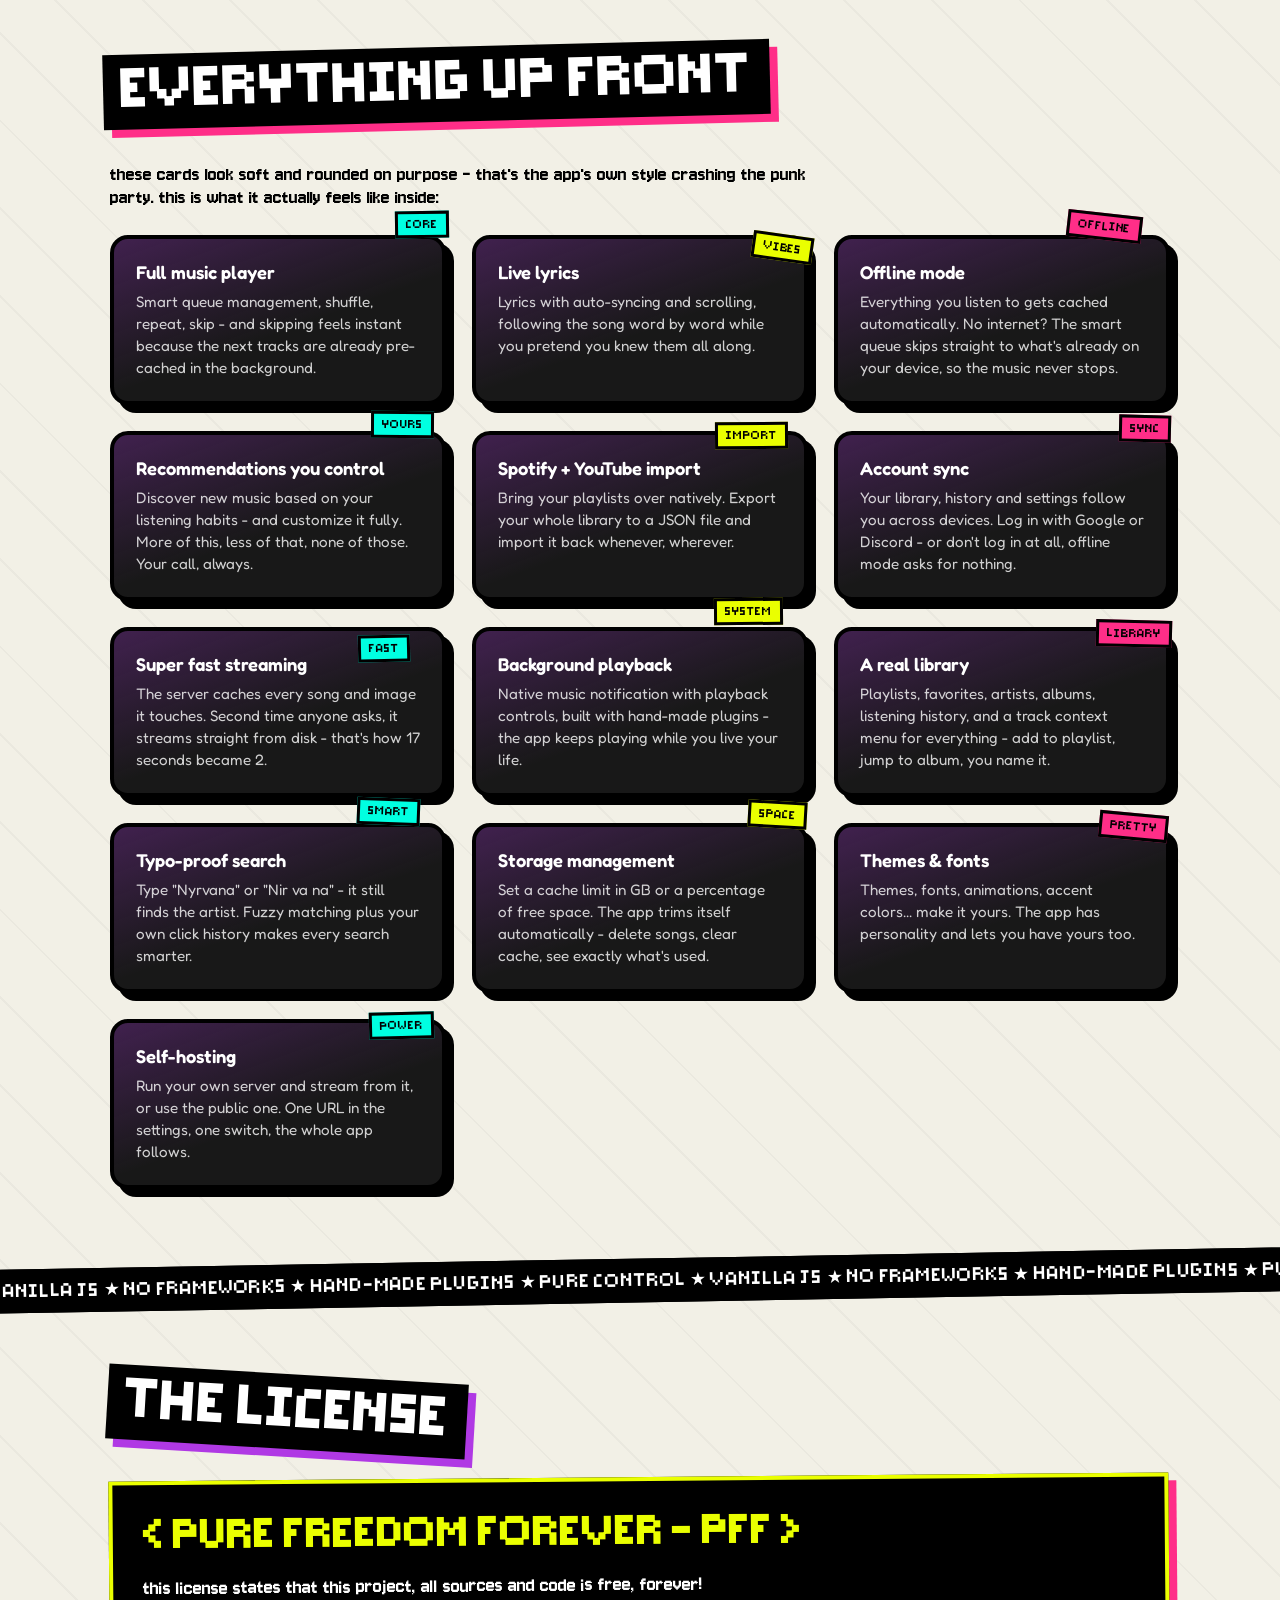
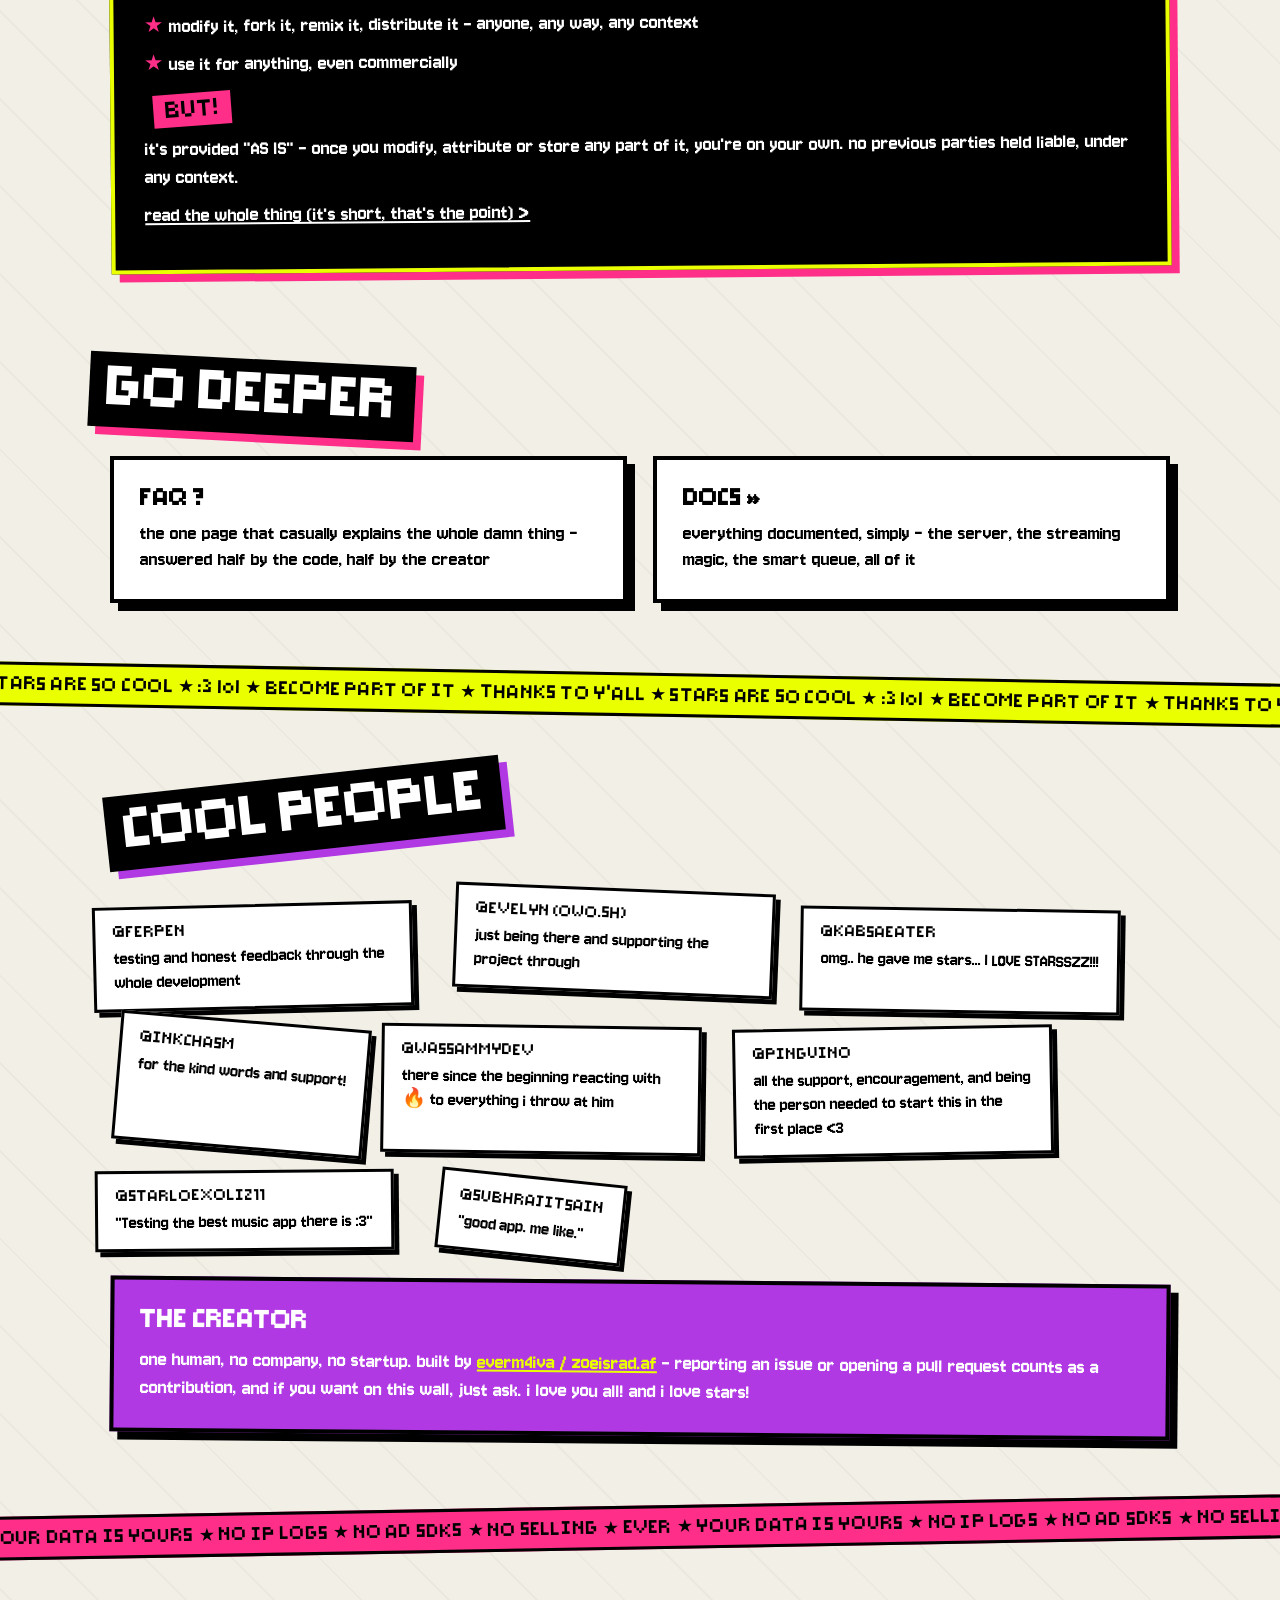
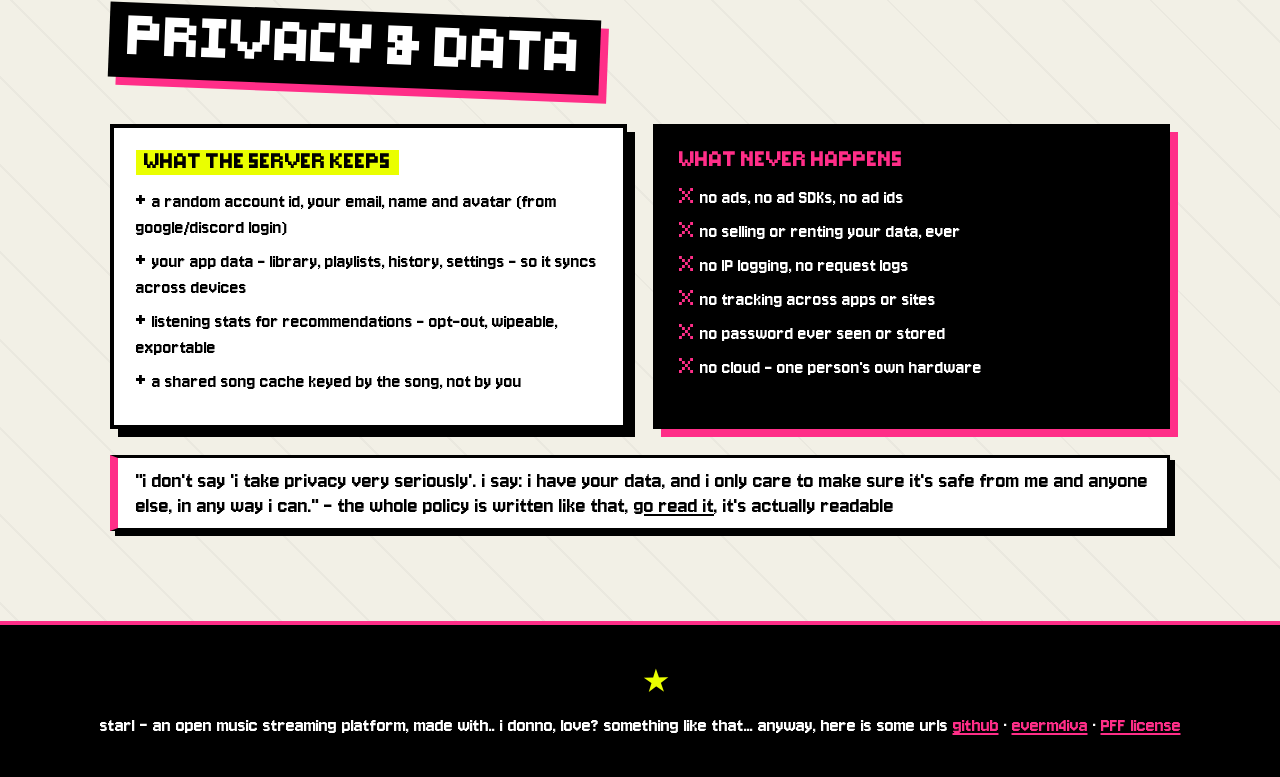
==== commit eafd65bb: "I forgot to add hiperlinks to the pages i created, silly me" ====
--- a/index.html
+++ b/index.html
@@ -1,264 +1,370 @@
 <!doctype html>
 <html lang="en">
-<head>
-	<meta charset="utf-8" />
-	<meta name="viewport" content="width=device-width, initial-scale=1" />
-	<title>starl - your music, your rules</title>
-	<meta name="description" content="starl is a free and open-source streaming music client - no ads, no algorithms you don't control, no subscriptions" />
-	<link rel="icon" href="media/img/GlitterMadness-Frame.png" />
-	<link rel="stylesheet" href="styles/main.css" />
-	<link rel="stylesheet" href="styles/spray.css" />
-	<link rel="stylesheet" href="styles/drag.css" />
-	<script src="js/wiggle.js" defer></script>
-	<script src="js/main.js" defer></script>
-	<script src="js/drag.js" defer></script>
-</head>
-<body>
-
-
-	<!-- ============================== nav ============================== -->
-	<nav class="punk-nav">
-		<a class="nav-logo" href="index.html">STARL</a>
-		<a href="#features">FEATURES</a>
-		<a href="#shots">SCREENSHOTS</a>
-		<a href="#license">LICENSE</a>
-		<a href="faq.html">FAQ</a>
-		<a href="docs.html">DOCS</a>
-		<a href="#privacy">PRIVACY</a>
-		<a href="https://github.com/everm4iva/starl">GITHUB</a>
-	</nav>
-
-	<!-- ============================== hero ============================== -->
-	<header class="hero">
-		<div class="hero-icon" data-spray title="click me :3"></div>
-		<h1 class="hero-title" data-wiggle>STARL</h1>
-		<p class="hero-sub">AN OPEN, STREAMING MUSIC CLIENT ♡</p>
-		<p class="hero-small">
-			<b>free</b> and <b>open-source</b> music player - no ads, no algorithms you don't
-			control, no subscriptions. you own your music and your data.
-			offline-first, so the music keeps going even when the internet doesn't.
-		</p>
-		<div class="hero-stamp" data-wiggle>100% FREE FOREVER</div>
-	</header>
-
-	<!-- ============================== buttons ============================== -->
-	<div class="btn-row">
-		<a class="punk-btn big" href="https://github.com/everm4iva/starl/releases/latest/download/starl-android.apk">
-			GET THE ANDROID APK <span class="tag">~40 MB</span>
-		</a>
-		<a class="punk-btn accent" href="docs.html#starl-server">
-			RUN YOUR OWN SERVER <span class="tag">SELF-HOST</span>
-		</a>
-		<a class="punk-btn dark" href="https://github.com/everm4iva/starl">
-			VIEW ON GITHUB <span class="tag blink">SOURCE</span>
-		</a>
-		<a class="punk-btn pink" href="#license">
-			LICENSE: PFF <span class="tag">RAD</span>
-		</a>
-	</div>
-
-	<div class="tape acid"><span class="tape-inner">NO ADS ★ NO ALGORITHMS ★ NO SUBSCRIPTIONS ★ NO TRACKING ★ NO PAYWALLS ★ </span></div>
-
-	<!-- ============================== screenshots ============================== -->
-	<section class="section" id="shots">
-		<h2 class="section-title" data-wiggle>take a look</h2>
-		<div class="shots">
-			<figure class="shot"><img src="media/img/player.png" alt="full player" loading="lazy" /><figcaption class="shot-label">the player</figcaption></figure>
-			<figure class="shot"><img src="media/img/home.png" alt="home page" loading="lazy" /><figcaption class="shot-label">home + recs</figcaption></figure>
-			<figure class="shot"><img src="media/img/lyrics.png" alt="synced lyrics" loading="lazy" /><figcaption class="shot-label">live lyrics</figcaption></figure>
-			<figure class="shot"><img src="media/img/library.png" alt="library" loading="lazy" /><figcaption class="shot-label">your library</figcaption></figure>
-			<figure class="shot"><img src="media/img/playlist.png" alt="playlist view" loading="lazy" /><figcaption class="shot-label">playlists</figcaption></figure>
-			<figure class="shot"><img src="media/img/artist.png" alt="artist page" loading="lazy" /><figcaption class="shot-label">artist pages</figcaption></figure>
-			<figure class="shot"><img src="media/img/search.png" alt="search" loading="lazy" /><figcaption class="shot-label">search</figcaption></figure>
-			<figure class="shot"><img src="media/img/account.png" alt="account tab" loading="lazy" /><figcaption class="shot-label">account</figcaption></figure>
-		</div>
-	</section>
-
-	<div class="tape pink snappy"><span class="tape-inner">FAST ★ OFFLINE ★ YOURS</span></div>
-
-	<!-- ============================== features ============================== -->
-	<section class="section" id="features">
-		<h2 class="section-title alt" data-wiggle>EVERYTHING UP FRONT</h2>
-		<p class="features-note">
-			these cards look soft and rounded on purpose - that's the app's own style
-			crashing the punk party. this is what it actually feels like inside:
-		</p>
-		<div class="features">
-			<div class="feature-card">
-				<span class="feature-chip">core</span>
-				<h3>Full music player</h3>
-				<p>Smart queue management, shuffle, repeat, skip - and skipping feels instant because the next tracks are already pre-cached in the background.</p>
-			</div>
-			<div class="feature-card">
-				<span class="feature-chip">vibes</span>
-				<h3>Live lyrics</h3>
-				<p>Lyrics with auto-syncing and scrolling, following the song word by word while you pretend you knew them all along.</p>
-			</div>
-			<div class="feature-card">
-				<span class="feature-chip">offline</span>
-				<h3>Offline mode</h3>
-				<p>Everything you listen to gets cached automatically. No internet? The smart queue skips straight to what's already on your device, so the music never stops.</p>
-			</div>
-			<div class="feature-card">
-				<span class="feature-chip">yours</span>
-				<h3>Recommendations you control</h3>
-				<p>Discover new music based on your listening habits - and customize it fully. More of this, less of that, none of those. Your call, always.</p>
-			</div>
-			<div class="feature-card">
-				<span class="feature-chip">import</span>
-				<h3>Spotify + YouTube import</h3>
-				<p>Bring your playlists over natively. Export your whole library to a JSON file and import it back whenever, wherever.</p>
-			</div>
-			<div class="feature-card">
-				<span class="feature-chip">sync</span>
-				<h3>Account sync</h3>
-				<p>Your library, history and settings follow you across devices. Log in with Google or Discord - or don't log in at all, offline mode asks for nothing.</p>
-			</div>
-			<div class="feature-card">
-				<span class="feature-chip">fast</span>
-				<h3>Super fast streaming</h3>
-				<p>The server caches every song and image it touches. Second time anyone asks, it streams straight from disk - that's how 17 seconds became 2.</p>
-			</div>
-			<div class="feature-card">
-				<span class="feature-chip">system</span>
-				<h3>Background playback</h3>
-				<p>Native music notification with playback controls, built with hand-made plugins - the app keeps playing while you live your life.</p>
-			</div>
-			<div class="feature-card">
-				<span class="feature-chip">library</span>
-				<h3>A real library</h3>
-				<p>Playlists, favorites, artists, albums, listening history, and a track context menu for everything - add to playlist, jump to album, you name it.</p>
-			</div>
-			<div class="feature-card">
-				<span class="feature-chip">smart</span>
-				<h3>Typo-proof search</h3>
-				<p>Type "Nyrvana" or "Nir va na" - it still finds the artist. Fuzzy matching plus your own click history makes every search smarter.</p>
-			</div>
-			<div class="feature-card">
-				<span class="feature-chip">space</span>
-				<h3>Storage management</h3>
-				<p>Set a cache limit in GB or a percentage of free space. The app trims itself automatically - delete songs, clear cache, see exactly what's used.</p>
-			</div>
-			<div class="feature-card">
-				<span class="feature-chip">pretty</span>
-				<h3>Themes &amp; fonts</h3>
-				<p>Themes, fonts, animations, accent colors... make it yours. The app has personality and lets you have yours too.</p>
-			</div>
-			<div class="feature-card">
-				<span class="feature-chip">power</span>
-				<h3>Self-hosting</h3>
-				<p>Run your own server and stream from it, or use the public one. One URL in the settings, one switch, the whole app follows.</p>
-			</div>
-		</div>
-	</section>
-
-	<div class="tape"><span class="tape-inner">VANILLA JS ★ NO FRAMEWORKS ★ HAND-MADE PLUGINS ★ PURE CONTROL ★ </span></div>
-
-	<!-- ============================== license ============================== -->
-	<section class="section" id="license">
-		<h2 class="section-title" data-wiggle>THE LICENSE</h2>
-		<div class="license-box">
-			<h3>&lt; PURE FREEDOM FOREVER - PFF &gt;</h3>
-			<p>this license states that this project, all sources and code is free, forever!</p>
-			<ul>
-				<li>modify it, fork it, remix it, distribute it - anyone, any way, any context</li>
-				<li>use it for anything, even commercially</li>
-			</ul>
-			<span class="but">BUT!</span>
+	<head>
+		<meta charset="utf-8" />
+		<meta name="viewport" content="width=device-width, initial-scale=1" />
+		<title>starl - your music, your rules</title>
+		<meta
+			name="description"
+			content="starl is a free and open-source streaming music client - no ads, no algorithms you don't control, no subscriptions, your data is really yours, besides being super customizable" />
+		<link rel="icon" href="media/img/GlitterMadness-Frame.png" />
+		<link rel="stylesheet" href="styles/main.css" />
+		<link rel="stylesheet" href="styles/spray.css" />
+		<link rel="stylesheet" href="styles/drag.css" />
+		<script src="js/wiggle.js" defer></script>
+		<script src="js/main.js" defer></script>
+		<script src="js/drag.js" defer></script>
+	</head>
+	<body>
+		<!-- ============================== nav ============================== -->
+		<nav class="punk-nav">
+			<a class="nav-logo" href="index.html">STARL</a>
+			<a href="#features">FEATURES</a>
+			<a href="#shots">SCREENSHOTS</a>
+			<a href="#license">LICENSE</a>
+			<a href="faq.html">FAQ</a>
+			<a href="docs.html">DOCS</a>
+			<a href="./privacy&data.html">PRIVACY</a>
+			<a href="./changelog.html">CHANGELOG</a>
+			<a href="https://github.com/everm4iva/starl">GITHUB</a>
+		</nav>
+
+		<!-- ============================== hero ============================== -->
+		<header class="hero">
+			<div class="hero-icon" data-spray title="click me :3"></div>
+			<h1 class="hero-title" data-wiggle>STARL</h1>
+			<p class="hero-sub">AN OPEN, STREAMING MUSIC CLIENT ♡</p>
+			<p class="hero-small">
+				<b>free</b> and <b>open-source</b> music player - no ads, no algorithms you don't control, no
+				subscriptions. you own your music and your data. offline-first, so the music keeps going even when the
+				internet doesn't.
+			</p>
+			<div class="hero-stamp" data-wiggle>100% FREE FOREVER</div>
+		</header>
+
+		<!-- ============================== buttons ============================== -->
+		<div class="btn-row">
+			<a
+				class="punk-btn big"
+				href="https://github.com/everm4iva/starl/releases/latest/download/starl-android.apk">
+				GET THE ANDROID APK <span class="tag">~45 MB</span>
+			</a>
+			<a class="punk-btn accent" href="docs.html#starl-server">
+				RUN YOUR OWN SERVER <span class="tag">SELF-HOST</span>
+			</a>
+			<a class="punk-btn dark" href="https://github.com/everm4iva/starl">
+				VIEW ON GITHUB <span class="tag blink">SOURCE</span>
+			</a>
+			<a class="punk-btn pink" href="#license"> LICENSE: PFF <span class="tag">RAD</span> </a>
+		</div>
+
+		<div class="tape acid">
+			<span class="tape-inner">NO ADS ★ NO ALGORITHMS ★ NO SUBSCRIPTIONS ★ NO TRACKING ★ NO PAYWALLS ★ </span>
+		</div>
+
+		<!-- ============================== screenshots ============================== -->
+		<section class="section" id="shots">
+			<h2 class="section-title" data-wiggle>take a look</h2>
+			<div class="shots">
+				<figure class="shot">
+					<img src="media/img/player.png" alt="full player" loading="lazy" />
+					<figcaption class="shot-label">the player</figcaption>
+				</figure>
+				<figure class="shot">
+					<img src="media/img/home.png" alt="home page" loading="lazy" />
+					<figcaption class="shot-label">home + recs</figcaption>
+				</figure>
+				<figure class="shot">
+					<img src="media/img/lyrics.png" alt="synced lyrics" loading="lazy" />
+					<figcaption class="shot-label">live lyrics</figcaption>
+				</figure>
+				<figure class="shot">
+					<img src="media/img/library.png" alt="library" loading="lazy" />
+					<figcaption class="shot-label">your library</figcaption>
+				</figure>
+				<figure class="shot">
+					<img src="media/img/playlist.png" alt="playlist view" loading="lazy" />
+					<figcaption class="shot-label">playlists</figcaption>
+				</figure>
+				<figure class="shot">
+					<img src="media/img/artist.png" alt="artist page" loading="lazy" />
+					<figcaption class="shot-label">artist pages</figcaption>
+				</figure>
+				<figure class="shot">
+					<img src="media/img/search.png" alt="search" loading="lazy" />
+					<figcaption class="shot-label">search</figcaption>
+				</figure>
+				<figure class="shot">
+					<img src="media/img/account.png" alt="account tab" loading="lazy" />
+					<figcaption class="shot-label">account</figcaption>
+				</figure>
+			</div>
+		</section>
+
+		<div class="tape pink snappy"><span class="tape-inner">FAST ★ OFFLINE ★ YOURS</span></div>
+
+		<!-- ============================== features ============================== -->
+		<section class="section" id="features">
+			<h2 class="section-title alt" data-wiggle>EVERYTHING UP FRONT</h2>
+			<p class="features-note">
+				these cards look soft and rounded on purpose - that's the app's own style crashing the punk party. this
+				is what it actually feels like inside:
+			</p>
+			<div class="features">
+				<div class="feature-card">
+					<span class="feature-chip">core</span>
+					<h3>Full music player</h3>
+					<p>
+						Smart queue management, shuffle, repeat, skip - and skipping feels instant because the next
+						tracks are already pre-cached in the background.
+					</p>
+				</div>
+				<div class="feature-card">
+					<span class="feature-chip">vibes</span>
+					<h3>Live lyrics</h3>
+					<p>
+						Lyrics with auto-syncing and scrolling, following the song word by word while you pretend you
+						knew them all along.
+					</p>
+				</div>
+				<div class="feature-card">
+					<span class="feature-chip">offline</span>
+					<h3>Offline mode</h3>
+					<p>
+						Everything you listen to gets cached automatically. No internet? The smart queue skips straight
+						to what's already on your device, so the music never stops.
+					</p>
+				</div>
+				<div class="feature-card">
+					<span class="feature-chip">yours</span>
+					<h3>Recommendations you control</h3>
+					<p>
+						Discover new music based on your listening habits - and customize it fully. More of this, less
+						of that, none of those. Your call, always.
+					</p>
+				</div>
+				<div class="feature-card">
+					<span class="feature-chip">import</span>
+					<h3>Spotify + YouTube import</h3>
+					<p>
+						Bring your playlists over natively. Export your whole library to a JSON file and import it back
+						whenever, wherever.
+					</p>
+				</div>
+				<div class="feature-card">
+					<span class="feature-chip">sync</span>
+					<h3>Account sync</h3>
+					<p>
+						Your library, history and settings follow you across devices. Log in with Google or Discord - or
+						don't log in at all, offline mode asks for nothing.
+					</p>
+				</div>
+				<div class="feature-card">
+					<span class="feature-chip">fast</span>
+					<h3>Super fast streaming</h3>
+					<p>
+						The server caches every song and image it touches. Second time anyone asks, it streams straight
+						from disk - that's how 17 seconds became 2.
+					</p>
+				</div>
+				<div class="feature-card">
+					<span class="feature-chip">system</span>
+					<h3>Background playback</h3>
+					<p>
+						Native music notification with playback controls, built with hand-made plugins - the app keeps
+						playing while you live your life.
+					</p>
+				</div>
+				<div class="feature-card">
+					<span class="feature-chip">library</span>
+					<h3>A real library</h3>
+					<p>
+						Playlists, favorites, artists, albums, listening history, and a track context menu for
+						everything - add to playlist, jump to album, you name it.
+					</p>
+				</div>
+				<div class="feature-card">
+					<span class="feature-chip">smart</span>
+					<h3>Typo-proof search</h3>
+					<p>
+						Type "Nyrvana" or "Nir va na" - it still finds the artist. Fuzzy matching plus your own click
+						history makes every search smarter.
+					</p>
+				</div>
+				<div class="feature-card">
+					<span class="feature-chip">space</span>
+					<h3>Storage management</h3>
+					<p>
+						Set a cache limit in GB or a percentage of free space. The app trims itself automatically -
+						delete songs, clear cache, see exactly what's used.
+					</p>
+				</div>
+				<div class="feature-card">
+					<span class="feature-chip">pretty</span>
+					<h3>Themes &amp; fonts</h3>
+					<p>
+						Themes, fonts, animations, accent colors... make it yours. The app has personality and lets you
+						have yours too.
+					</p>
+				</div>
+				<div class="feature-card">
+					<span class="feature-chip">power</span>
+					<h3>Self-hosting</h3>
+					<p>
+						Run your own server and stream from it, or use the public one. One URL in the settings, one
+						switch, the whole app follows.
+					</p>
+				</div>
+			</div>
+		</section>
+
+		<div class="tape">
+			<span class="tape-inner">VANILLA JS ★ NO FRAMEWORKS ★ HAND-MADE PLUGINS ★ PURE CONTROL ★ </span>
+		</div>
+
+		<!-- ============================== license ============================== -->
+		<section class="section" id="license">
+			<h2 class="section-title" data-wiggle>THE LICENSE</h2>
+			<div class="license-box">
+				<h3>&lt; PURE FREEDOM FOREVER - PFF &gt;</h3>
+				<p>this license states that this project, all sources and code is free, forever!</p>
+				<ul>
+					<li>modify it, fork it, remix it, distribute it - anyone, any way, any context</li>
+					<li>use it for anything, even commercially</li>
+				</ul>
+				<span class="but">BUT!</span>
+				<p>
+					it's provided "AS IS" - once you modify, attribute or store any part of it, you're on your own. no
+					previous parties held liable, under any context.
+				</p>
+				<p>
+					<a href="https://github.com/everm4iva/starl/blob/main/LICENSE"
+						>read the whole thing (it's short, that's the point) &gt;</a
+					>
+				</p>
+			</div>
+		</section>
+
+		<!-- ============================== teasers ============================== -->
+		<section class="section">
+			<h2 class="section-title alt" data-wiggle>GO DEEPER</h2>
+			<div class="teaser-row">
+				<a class="teaser" href="faq.html">
+					<h3>FAQ <span class="blink">?</span></h3>
+					<p>
+						the one page that casually explains the whole damn thing - answered half by the code, half by
+						the creator
+					</p>
+				</a>
+				<a class="teaser" href="docs.html">
+					<h3>DOCS <span class="cycle">»</span></h3>
+					<p>everything documented, simply - the server, the streaming magic, the smart queue, all of it</p>
+				</a>
+			</div>
+		</section>
+
+		<div class="tape acid snappy">
+			<span class="tape-inner">STARS ARE SO COOL ★ :3 lol ★ BECOME PART OF IT ★ THANKS TO Y'ALL ★ </span>
+		</div>
+
+		<!-- ============================== cool people ============================== -->
+		<section class="section" id="people">
+			<h2 class="section-title" data-wiggle>COOL PEOPLE</h2>
+			<div class="supporters">
+				<div class="supporter">
+					<div class="who">@ferpen</div>
+					<div class="what">testing and honest feedback through the whole development</div>
+				</div>
+				<div class="supporter">
+					<div class="who">@Evelyn (owo.sh)</div>
+					<div class="what">just being there and supporting the project through</div>
+				</div>
+				<div class="supporter">
+					<div class="who">@Kabsaeater</div>
+					<div class="what">omg.. he gave me stars... I LOVE STARSSZZ!!!</div>
+				</div>
+				<div class="supporter">
+					<div class="who">@inkchasm</div>
+					<div class="what">for the kind words and support!</div>
+				</div>
+				<div class="supporter">
+					<div class="who">@wasSammyDev</div>
+					<div class="what">there since the beginning reacting with 🔥 to everything i throw at him</div>
+				</div>
+				<div class="supporter">
+					<div class="who">@pinguino</div>
+					<div class="what">
+						all the support, encouragement, and being the person needed to start this in the first place
+						&lt;3
+					</div>
+				</div>
+				<div class="supporter">
+					<div class="who">@starloexoliz11</div>
+					<div class="what">"Testing the best music app there is :3"</div>
+				</div>
+				<div class="supporter">
+					<div class="who">@SubhrajitSain</div>
+					<div class="what">"good app. me like."</div>
+				</div>
+			</div>
+			<div class="creator-box">
+				<h3>THE CREATOR</h3>
+				<p>
+					one human, no company, no startup. built by
+					<a href="https://everm4iva.github.io">everm4iva / zoeisrad.af</a> - reporting an issue or opening a
+					pull request counts as a contribution, and if you want on this wall, just ask. i love you all! and i
+					love stars!
+				</p>
+			</div>
+		</section>
+
+		<div class="tape pink">
+			<span class="tape-inner">YOUR DATA IS YOURS ★ NO IP LOGS ★ NO AD SDKS ★ NO SELLING ★ EVER ★ </span>
+		</div>
+
+		<!-- ============================== privacy ============================== -->
+		<section class="section" id="privacy">
+			<h2 class="section-title alt" data-wiggle>PRIVACY &amp; DATA</h2>
+			<div class="privacy-grid">
+				<div class="privacy-col yes">
+					<h3>what the server keeps</h3>
+					<ul>
+						<li>a random account id, your email, name and avatar (from google/discord login)</li>
+						<li>your app data - library, playlists, history, settings - so it syncs across devices</li>
+						<li>listening stats for recommendations - opt-out, wipeable, exportable</li>
+						<li>a shared song cache keyed by the song, not by you</li>
+					</ul>
+				</div>
+				<div class="privacy-col no">
+					<h3>what never happens</h3>
+					<ul>
+						<li>no ads, no ad SDKs, no ad ids</li>
+						<li>no selling or renting your data, ever</li>
+						<li>no IP logging, no request logs</li>
+						<li>no tracking across apps or sites</li>
+						<li>no password ever seen or stored</li>
+						<li>no cloud - one person's own hardware</li>
+					</ul>
+				</div>
+			</div>
+			<p class="privacy-quote">
+				"i don't say 'i take privacy very seriously'. i say: i have your data, and i only care to make sure it's
+				safe from me and anyone else, in any way i can." - the whole policy is written like that,
+				<a href="https://github.com/everm4iva/starl/blob/main/privacy&data.md">go read it</a>, it's actually
+				readable
+			</p>
+		</section>
+
+		<!-- ============================== footer ============================== -->
+		<footer class="punk-footer">
+			<span class="foot-star" data-spray>★</span>
 			<p>
-				it's provided "AS IS" - once you modify, attribute or store any part of it,
-				you're on your own. no previous parties held liable, under any context.
+				starl - an open music streaming platform, made with.. i donno, love? something like that... anyway, here
+				is some urls
+				<a href="https://github.com/everm4iva/starl">github</a> ·
+				<a href="https://everm4iva.github.io">everm4iva</a> ·
+				<a href="https://github.com/everm4iva/starl/blob/main/LICENSE">PFF license</a>
 			</p>
-			<p><a href="https://github.com/everm4iva/starl/blob/main/LICENSE">read the whole thing (it's short, that's the point) &gt;</a></p>
-		</div>
-	</section>
-
-	<!-- ============================== teasers ============================== -->
-	<section class="section">
-		<h2 class="section-title alt" data-wiggle>GO DEEPER</h2>
-		<div class="teaser-row">
-			<a class="teaser" href="faq.html">
-				<h3>FAQ <span class="blink">?</span></h3>
-				<p>the one page that casually explains the whole damn thing - answered half by the code, half by the creator</p>
-			</a>
-			<a class="teaser" href="docs.html">
-				<h3>DOCS <span class="cycle">»</span></h3>
-				<p>everything documented, simply - the server, the streaming magic, the smart queue, all of it</p>
-			</a>
-		</div>
-	</section>
-
-	<div class="tape acid snappy"><span class="tape-inner">STARS ARE SO COOL ★ :3 lol ★ BECOME PART OF IT ★ THANKS TO Y'ALL ★ </span></div>
-
-	<!-- ============================== cool people ============================== -->
-	<section class="section" id="people">
-		<h2 class="section-title" data-wiggle>COOL PEOPLE</h2>
-		<div class="supporters">
-			<div class="supporter"><div class="who">@ferpen</div><div class="what">testing and honest feedback through the whole development</div></div>
-			<div class="supporter"><div class="who">@Evelyn (owo.sh)</div><div class="what">just being there and supporting the project through</div></div>
-			<div class="supporter"><div class="who">@Kabsaeater</div><div class="what">omg.. he gave me stars... I LOVE STARSSZZ!!!</div></div>
-			<div class="supporter"><div class="who">@inkchasm</div><div class="what">for the kind words and support!</div></div>
-			<div class="supporter"><div class="who">@wasSammyDev</div><div class="what">there since the beginning reacting with 🔥 to everything i throw at him</div></div>
-			<div class="supporter"><div class="who">@pinguino</div><div class="what">all the support, encouragement, and being the person needed to start this in the first place &lt;3</div></div>
-			<div class="supporter"><div class="who">@starloexoliz11</div><div class="what">"Testing the best music app there is :3"</div></div>
-			<div class="supporter"><div class="who">@SubhrajitSain</div><div class="what">"good app. me like."</div></div>
-		</div>
-		<div class="creator-box">
-			<h3>THE CREATOR</h3>
-			<p>
-				one human, no company, no startup. built by
-				<a href="https://everm4iva.github.io">everm4iva / zoeisrad.af</a> -
-				reporting an issue or opening a pull request counts as a contribution,
-				and if you want on this wall, just ask. i love you all! and i love stars!
-			</p>
-		</div>
-	</section>
-
-	<div class="tape pink"><span class="tape-inner">YOUR DATA IS YOURS ★ NO IP LOGS ★ NO AD SDKS ★ NO SELLING ★ EVER ★ </span></div>
-
-	<!-- ============================== privacy ============================== -->
-	<section class="section" id="privacy">
-		<h2 class="section-title alt" data-wiggle>PRIVACY &amp; DATA</h2>
-		<div class="privacy-grid">
-			<div class="privacy-col yes">
-				<h3>what the server keeps</h3>
-				<ul>
-					<li>a random account id, your email, name and avatar (from google/discord login)</li>
-					<li>your app data - library, playlists, history, settings - so it syncs across devices</li>
-					<li>listening stats for recommendations - opt-out, wipeable, exportable</li>
-					<li>a shared song cache keyed by the song, not by you</li>
-				</ul>
-			</div>
-			<div class="privacy-col no">
-				<h3>what never happens</h3>
-				<ul>
-					<li>no ads, no ad SDKs, no ad ids</li>
-					<li>no selling or renting your data, ever</li>
-					<li>no IP logging, no request logs</li>
-					<li>no tracking across apps or sites</li>
-					<li>no password ever seen or stored</li>
-					<li>no cloud - one person's own hardware</li>
-				</ul>
-			</div>
-		</div>
-		<p class="privacy-quote">
-			"i don't say 'i take privacy very seriously'. i say: i have your data, and i only
-			care to make sure it's safe from me and anyone else, in any way i can." - the whole
-			policy is written like that, <a href="https://github.com/everm4iva/starl/blob/main/privacy&data.md">go read it</a>,
-			it's actually readable
-		</p>
-	</section>
-
-	<!-- ============================== footer ============================== -->
-	<footer class="punk-footer">
-		<span class="foot-star" data-spray>★</span>
-		<p>
-			starl - an open music streaming platform, made with.. i donno, love? something like that... anyway, here is some urls
-			<a href="https://github.com/everm4iva/starl">github</a> ·
-			<a href="https://everm4iva.github.io">everm4iva</a> ·
-			<a href="https://github.com/everm4iva/starl/blob/main/LICENSE">PFF license</a>
-		</p>
-	</footer>
-
-</body>
+		</footer>
+	</body>
 </html>
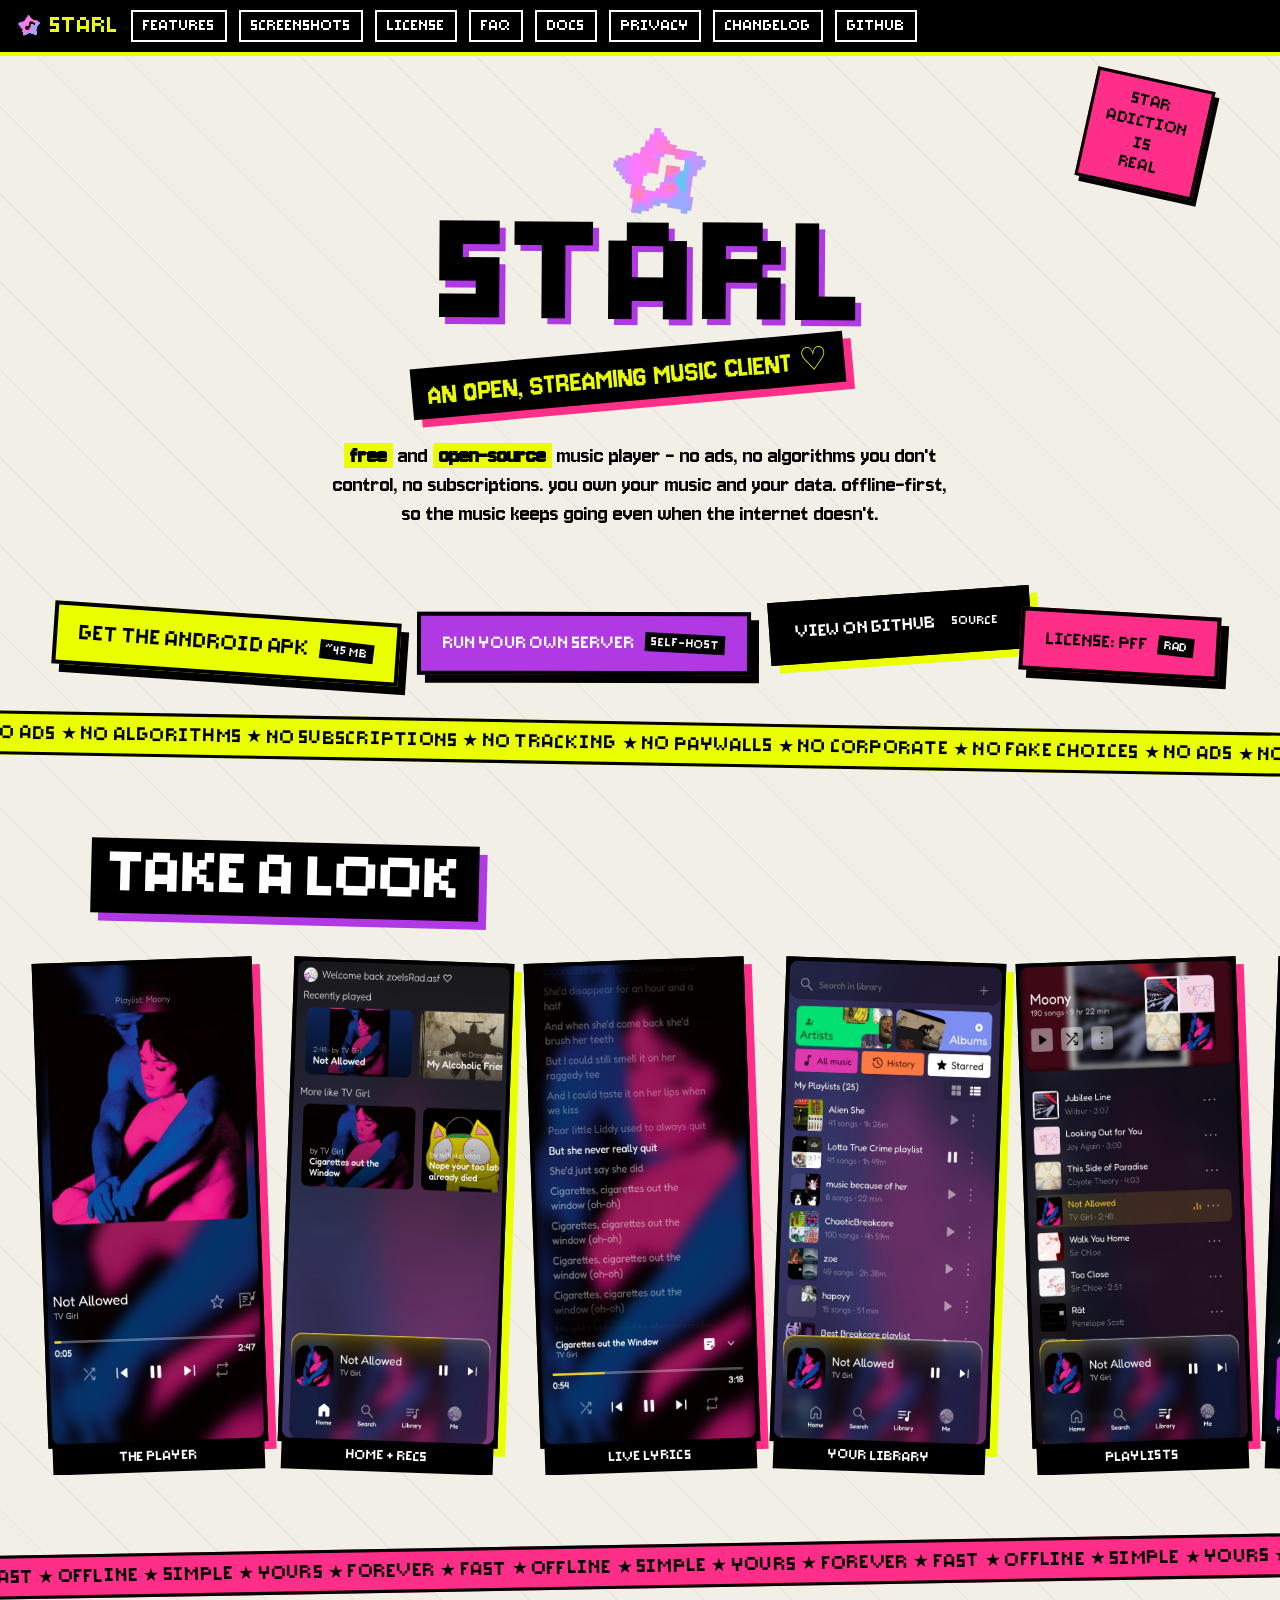
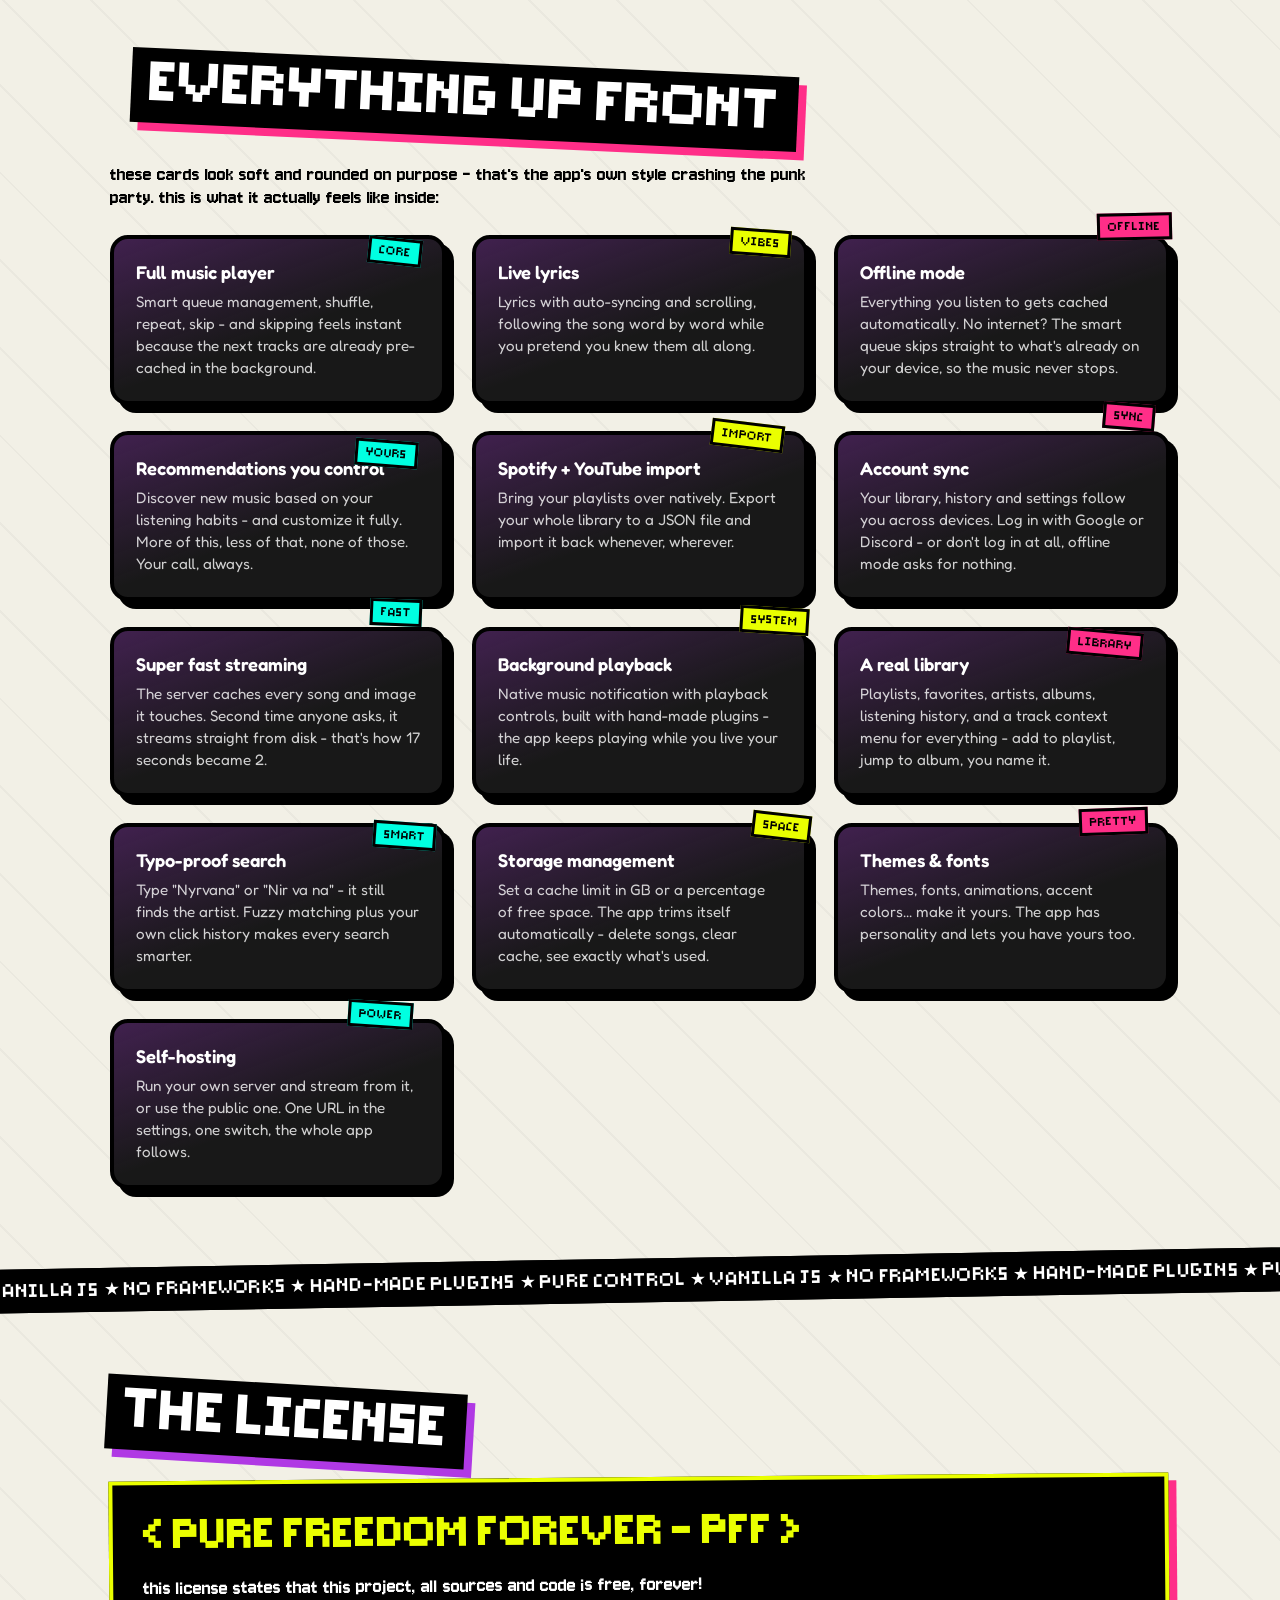
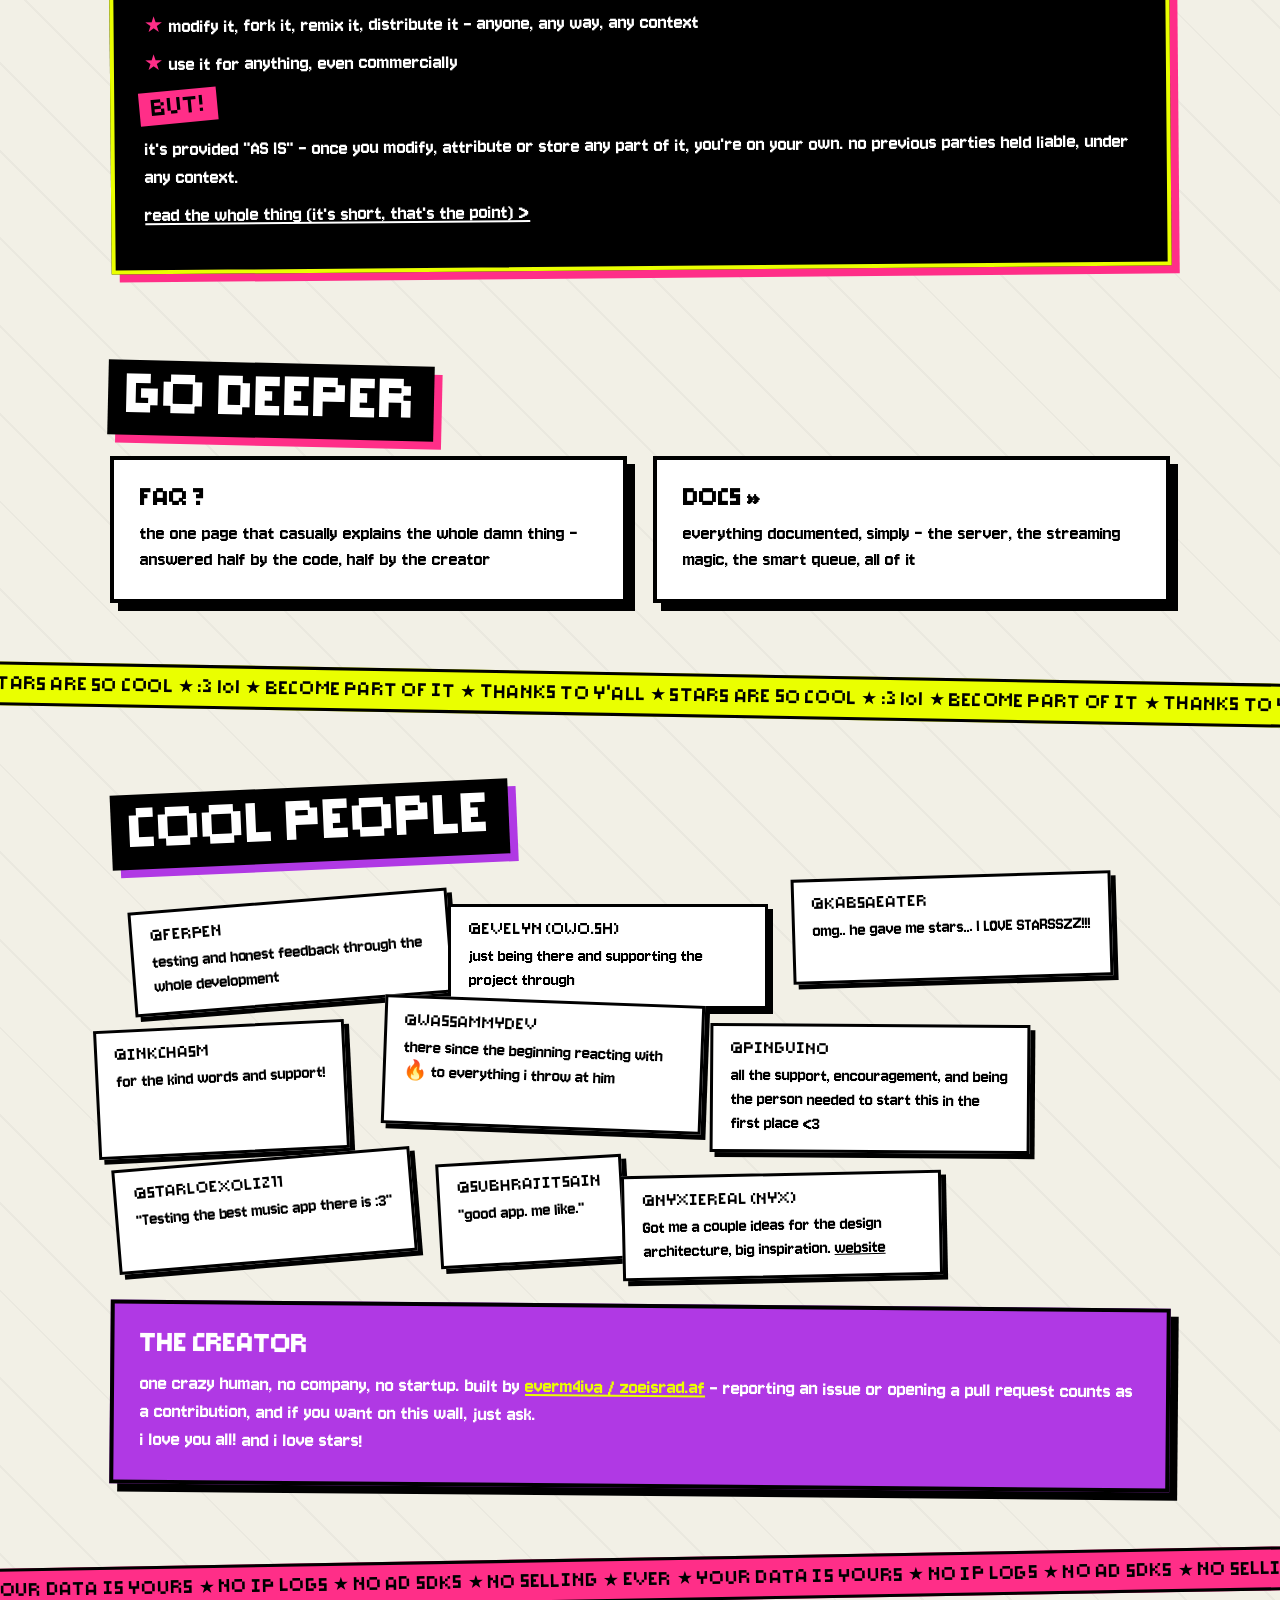
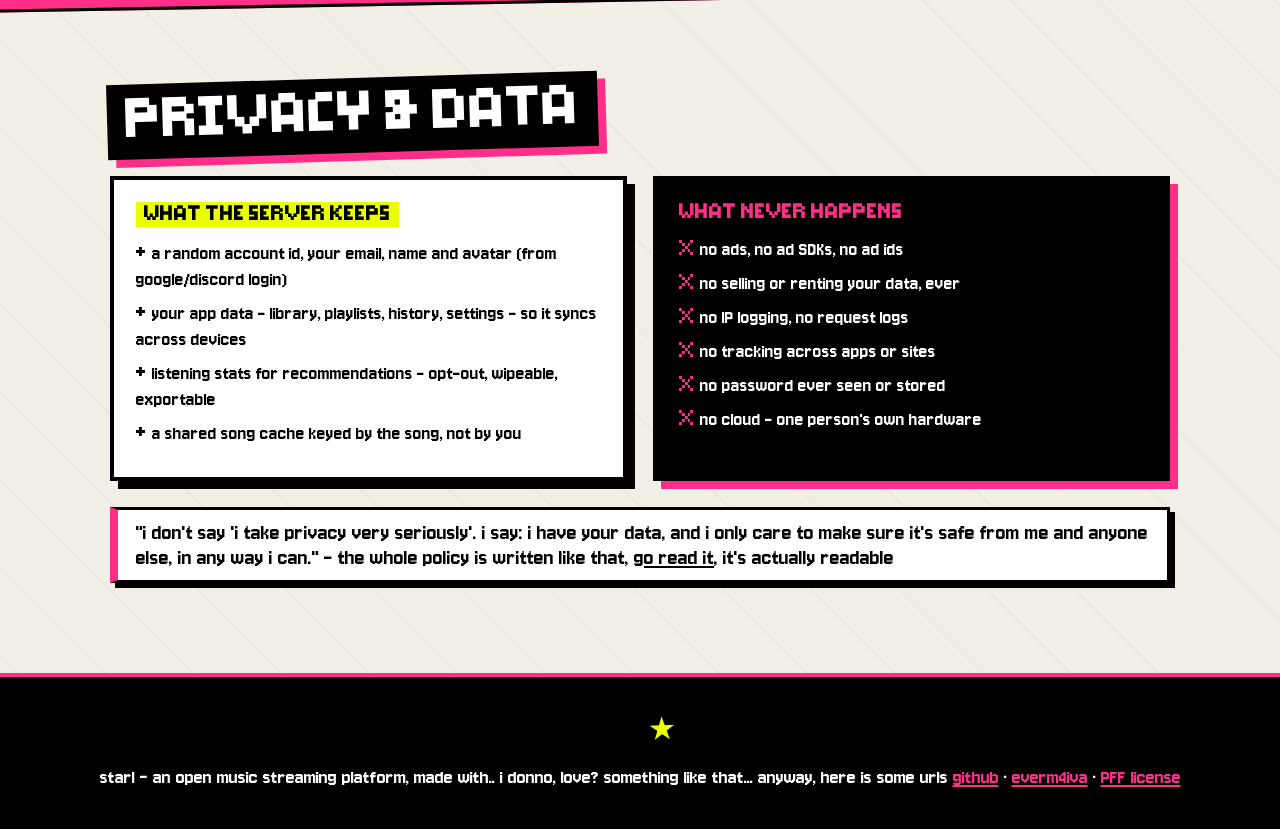
==== commit cca3a6b4: "cursor is more cute + tweaks to style/script structure" ====
--- a/index.html
+++ b/index.html
@@ -39,7 +39,8 @@
 				subscriptions. you own your music and your data. offline-first, so the music keeps going even when the
 				internet doesn't.
 			</p>
-			<div class="hero-stamp" data-wiggle>100% FREE FOREVER</div>
+			<!-- <div class="hero-stamp" data-wiggle>star adiction is real</div> -->
+			 <div class="hero-stamp" >star adiction is real</div>
 		</header>
 
 		<!-- ============================== buttons ============================== -->
@@ -59,7 +60,7 @@
 		</div>
 
 		<div class="tape acid">
-			<span class="tape-inner">NO ADS ★ NO ALGORITHMS ★ NO SUBSCRIPTIONS ★ NO TRACKING ★ NO PAYWALLS ★ </span>
+			<span class="tape-inner">NO ADS ★ NO ALGORITHMS ★ NO SUBSCRIPTIONS ★ NO TRACKING ★ NO PAYWALLS ★ NO CORPORATE ★ NO FAKE CHOICES ★ </span>
 		</div>
 
 		<!-- ============================== screenshots ============================== -->
@@ -101,7 +102,7 @@
 			</div>
 		</section>
 
-		<div class="tape pink snappy"><span class="tape-inner">FAST ★ OFFLINE ★ YOURS</span></div>
+		<div class="tape pink snappy"><span class="tape-inner">FAST ★  OFFLINE ★ SIMPLE ★ YOURS ★ FOREVER ★ </span></div>
 
 		<!-- ============================== features ============================== -->
 		<section class="section" id="features">
@@ -306,14 +307,18 @@
 					<div class="who">@SubhrajitSain</div>
 					<div class="what">"good app. me like."</div>
 				</div>
+				<div class="supporter">
+					<div class="who">@nyxiereal (Nyx)</div>
+					<div class="what">Got me a couple ideas for the design architecture, big inspiration. <a href="https://nyx.meowery.eu">website</a></div>
+				</div>
 			</div>
 			<div class="creator-box">
 				<h3>THE CREATOR</h3>
 				<p>
-					one human, no company, no startup. built by
+					one crazy human, no company, no startup. built by
 					<a href="https://everm4iva.github.io">everm4iva / zoeisrad.af</a> - reporting an issue or opening a
-					pull request counts as a contribution, and if you want on this wall, just ask. i love you all! and i
-					love stars!
+					pull request counts as a contribution, and if you want on this wall, just ask. <p>i love you all! and i
+					love stars!</p>
 				</p>
 			</div>
 		</section>
--- a/styles/main.css
+++ b/styles/main.css
@@ -11,7 +11,7 @@
 html {
 	scroll-behavior: auto;
 	cursor: var(--cursor-default);
- overflow-x: hidden;
+	overflow-x: hidden;
 }
 
 body {
@@ -20,13 +20,8 @@
 	font-family: var(--body-font);
 	font-size: 1.4rem;
 	overflow-x: hidden;
- max-width: 100%;
-	background-image:
-		repeating-linear-gradient(
-			45deg,
-			transparent 0 60px,
-			#00000008 60px 62px
-		);
+	max-width: 100%;
+	background-image: repeating-linear-gradient(45deg, transparent 0 60px, #00000008 60px 62px);
 }
 
 ::selection {
@@ -46,67 +41,133 @@
 /* -------------------------------------------------- motion -------------------------------------------------- */
 
 @keyframes wiggle-a {
-	0% { transform: translate(0, 0) rotate(0deg); }
-	25% { transform: translate(0, -5px) rotate(-6deg); }
-	50% { transform: translate(2px, 0) rotate(4deg); }
-	75% { transform: translate(-2px, 3px) rotate(-3deg); }
-	100% { transform: translate(0, 0) rotate(0deg); }
+	0% {
+		transform: translate(0, 0) rotate(0deg);
+	}
+	25% {
+		transform: translate(0, -5px) rotate(-6deg);
+	}
+	50% {
+		transform: translate(2px, 0) rotate(4deg);
+	}
+	75% {
+		transform: translate(-2px, 3px) rotate(-3deg);
+	}
+	100% {
+		transform: translate(0, 0) rotate(0deg);
+	}
 }
 
 @keyframes wiggle-b {
-	0% { transform: translate(0, 0) rotate(0deg); }
-	33% { transform: translate(-3px, 2px) rotate(7deg); }
-	66% { transform: translate(3px, -4px) rotate(-5deg); }
-	100% { transform: translate(0, 0) rotate(0deg); }
+	0% {
+		transform: translate(0, 0) rotate(0deg);
+	}
+	33% {
+		transform: translate(-3px, 2px) rotate(7deg);
+	}
+	66% {
+		transform: translate(3px, -4px) rotate(-5deg);
+	}
+	100% {
+		transform: translate(0, 0) rotate(0deg);
+	}
 }
 
 @keyframes wiggle-c {
-	0% { transform: translate(0, 0) scale(1); }
-	40% { transform: translate(0, -6px) scale(1.08) rotate(3deg); }
-	80% { transform: translate(2px, 2px) scale(0.95) rotate(-4deg); }
-	100% { transform: translate(0, 0) scale(1); }
+	0% {
+		transform: translate(0, 0) scale(1);
+	}
+	40% {
+		transform: translate(0, -6px) scale(1.08) rotate(3deg);
+	}
+	80% {
+		transform: translate(2px, 2px) scale(0.95) rotate(-4deg);
+	}
+	100% {
+		transform: translate(0, 0) scale(1);
+	}
 }
 
 @keyframes blink-hard {
-	0% { opacity: 1; }
-	50% { opacity: 0; }
-	100% { opacity: 1; }
+	0% {
+		opacity: 1;
+	}
+	50% {
+		opacity: 0;
+	}
+	100% {
+		opacity: 1;
+	}
 }
 
 @keyframes color-cycle {
-	0% { color: var(--punk-accent); }
-	33% { color: var(--punk-pink); }
-	66% { color: var(--punk-acid); }
-	100% { color: var(--punk-accent); }
+	0% {
+		color: var(--punk-accent);
+	}
+	33% {
+		color: var(--punk-pink);
+	}
+	66% {
+		color: var(--punk-acid);
+	}
+	100% {
+		color: var(--punk-accent);
+	}
 }
 
 @keyframes bg-cycle {
-	0% { background-color: var(--punk-accent); }
-	33% { background-color: var(--punk-pink); }
-	66% { background-color: var(--punk-acid); }
-	100% { background-color: var(--punk-accent); }
+	0% {
+		background-color: var(--punk-accent);
+	}
+	33% {
+		background-color: var(--punk-pink);
+	}
+	66% {
+		background-color: var(--punk-acid);
+	}
+	100% {
+		background-color: var(--punk-accent);
+	}
 }
 
 @keyframes marquee-roll {
-	0% { transform: translateX(0); }
-	100% { transform: translateX(-50%); }
+	0% {
+		transform: translateX(0);
+	}
+	100% {
+		transform: translateX(-50%);
+	}
 }
 
 @keyframes stamp-spin {
-	0% { transform: rotate(0deg); }
-	100% { transform: rotate(360deg); }
+	0% {
+		transform: rotate(0deg);
+	}
+	100% {
+		transform: rotate(360deg);
+	}
 }
 
 .w {
 	display: inline-block;
 	animation-delay: var(--w-delay, 0s);
 }
-.w-a { animation: wiggle-a 0.9s var(--snap) infinite; }
-.w-b { animation: wiggle-b 1.1s var(--snap) infinite; }
-.w-c { animation: wiggle-c 1.3s var(--snap) infinite; }
-
-.blink { animation: blink-hard 1s var(--snap) infinite; }
-.cycle { animation: color-cycle 1.5s var(--snap) infinite; }
+.w-a {
+	animation: wiggle-a 0.9s var(--snap) infinite;
+}
+.w-b {
+	animation: wiggle-b 1.1s var(--snap) infinite;
+}
+.w-c {
+	animation: wiggle-c 1.3s var(--snap) infinite;
+}
+
+.blink {
+	animation: blink-hard 1s var(--snap) infinite;
+}
+.cycle {
+	animation: color-cycle 1.5s var(--snap) infinite;
+}
 
 /* -------------------------------------------------- cursors -------------------------------------------------- */
 
@@ -210,6 +271,7 @@
 .hero-title {
 	font-family: var(--pixel-font);
 	font-size: clamp(3rem, 14vw, 8rem);
+	text-align: center;
 	line-height: 0.9;
 	text-transform: uppercase;
 	letter-spacing: 0.02em;
@@ -480,11 +542,7 @@
 	border: var(--punk-border);
 	box-shadow: var(--punk-shadow);
 	position: relative;
-	background-image: linear-gradient(
-		160deg,
-		var(--app-accent-transparent-4),
-		transparent 55%
-	);
+	background-image: linear-gradient(160deg, var(--app-accent-transparent-4), transparent 55%);
 }
 
 .feature-card:hover {
@@ -521,8 +579,12 @@
 	text-transform: uppercase;
 }
 
-.feature-card:nth-child(3n) .feature-chip { background: var(--punk-pink); }
-.feature-card:nth-child(3n + 1) .feature-chip { background: var(--punk-cyan); }
+.feature-card:nth-child(3n) .feature-chip {
+	background: var(--punk-pink);
+}
+.feature-card:nth-child(3n + 1) .feature-chip {
+	background: var(--punk-cyan);
+}
 
 /* -------------------------------------------------- license -------------------------------------------------- */
 
@@ -544,7 +606,8 @@
 	text-transform: uppercase;
 }
 
-.license-box p, .license-box li {
+.license-box p,
+.license-box li {
 	font-size: 1.35rem;
 	line-height: 1.3;
 	margin-bottom: 10px;
@@ -621,8 +684,12 @@
 	max-width: 320px;
 }
 
-.supporter:nth-child(odd) { transform: rotate(-1.5deg); }
-.supporter:nth-child(even) { transform: rotate(1.5deg); }
+.supporter:nth-child(odd) {
+	transform: rotate(-1.5deg);
+}
+.supporter:nth-child(even) {
+	transform: rotate(1.5deg);
+}
 
 .supporter:hover {
 	animation: wiggle-b 0.5s var(--snap) infinite;
@@ -698,8 +765,14 @@
 	margin-bottom: 14px;
 }
 
-.privacy-col.no h3 { color: var(--punk-pink); }
-.privacy-col.yes h3 { background: var(--punk-acid); display: inline-block; padding: 2px 8px; }
+.privacy-col.no h3 {
+	color: var(--punk-pink);
+}
+.privacy-col.yes h3 {
+	background: var(--punk-acid);
+	display: inline-block;
+	padding: 2px 8px;
+}
 
 .privacy-col ul {
 	list-style: none;
@@ -711,8 +784,15 @@
 	margin-bottom: 8px;
 }
 
-.privacy-col.yes li::before { content: '+ '; font-family: var(--pixel-font); }
-.privacy-col.no li::before { content: 'X '; font-family: var(--pixel-font); color: var(--punk-pink); }
+.privacy-col.yes li::before {
+	content: '+ ';
+	font-family: var(--pixel-font);
+}
+.privacy-col.no li::before {
+	content: 'X ';
+	font-family: var(--pixel-font);
+	color: var(--punk-pink);
+}
 
 .privacy-quote {
 	margin-top: 26px;
@@ -757,14 +837,21 @@
 /* -------------------------------------------------- small screens -------------------------------------------------- */
 
 @media (max-width: 600px) {
-	.punk-btn { width: 100%; justify-content: center; }
-	.hero-title { text-shadow: 4px 4px 0 var(--punk-accent); }
+	.punk-btn {
+		width: 100%;
+		justify-content: center;
+	}
+	.hero-title {
+		text-shadow: 4px 4px 0 var(--punk-accent);
+	}
 }
 
 /* -------------------------------------------------- calm mode -------------------------------------------------- */
 
 @media (prefers-reduced-motion: reduce) {
-	*, *::before, *::after {
+	*,
+	*::before,
+	*::after {
 		animation: none !important;
 	}
 }
--- a/styles/spray.css
+++ b/styles/spray.css
@@ -3,10 +3,22 @@
 /* -------------------------------------------------- star spray -------------------------------------------------- */
 
 @keyframes spray-fly {
-	0% { transform: translate(0, 0) rotate(0deg); opacity: 1; }
-	30% { transform: translate(calc(var(--dx) * 0.4), calc(var(--dy) * 0.4)) rotate(calc(var(--rot) * 0.4)); opacity: 1; }
-	60% { transform: translate(calc(var(--dx) * 0.8), calc(var(--dy) * 0.8)) rotate(calc(var(--rot) * 0.8)); opacity: 1; }
-	100% { transform: translate(var(--dx), var(--dy)) rotate(var(--rot)); opacity: 0; }
+	0% {
+		transform: translate(0, 0) rotate(0deg);
+		opacity: 1;
+	}
+	30% {
+		transform: translate(calc(var(--dx) * 0.4), calc(var(--dy) * 0.4)) rotate(calc(var(--rot) * 0.4));
+		opacity: 1;
+	}
+	60% {
+		transform: translate(calc(var(--dx) * 0.8), calc(var(--dy) * 0.8)) rotate(calc(var(--rot) * 0.8));
+		opacity: 1;
+	}
+	100% {
+		transform: translate(var(--dx), var(--dy)) rotate(var(--rot));
+		opacity: 0;
+	}
 }
 
 .spray-star {
@@ -21,5 +33,9 @@
 	animation: spray-fly 0.85s steps(6, end) forwards;
 }
 
-.spray-star:nth-child(odd) { color: var(--punk-acid); }
-.spray-star:nth-child(3n) { color: var(--punk-pink); }
+.spray-star:nth-child(odd) {
+	color: var(--punk-acid);
+}
+.spray-star:nth-child(3n) {
+	color: var(--punk-pink);
+}
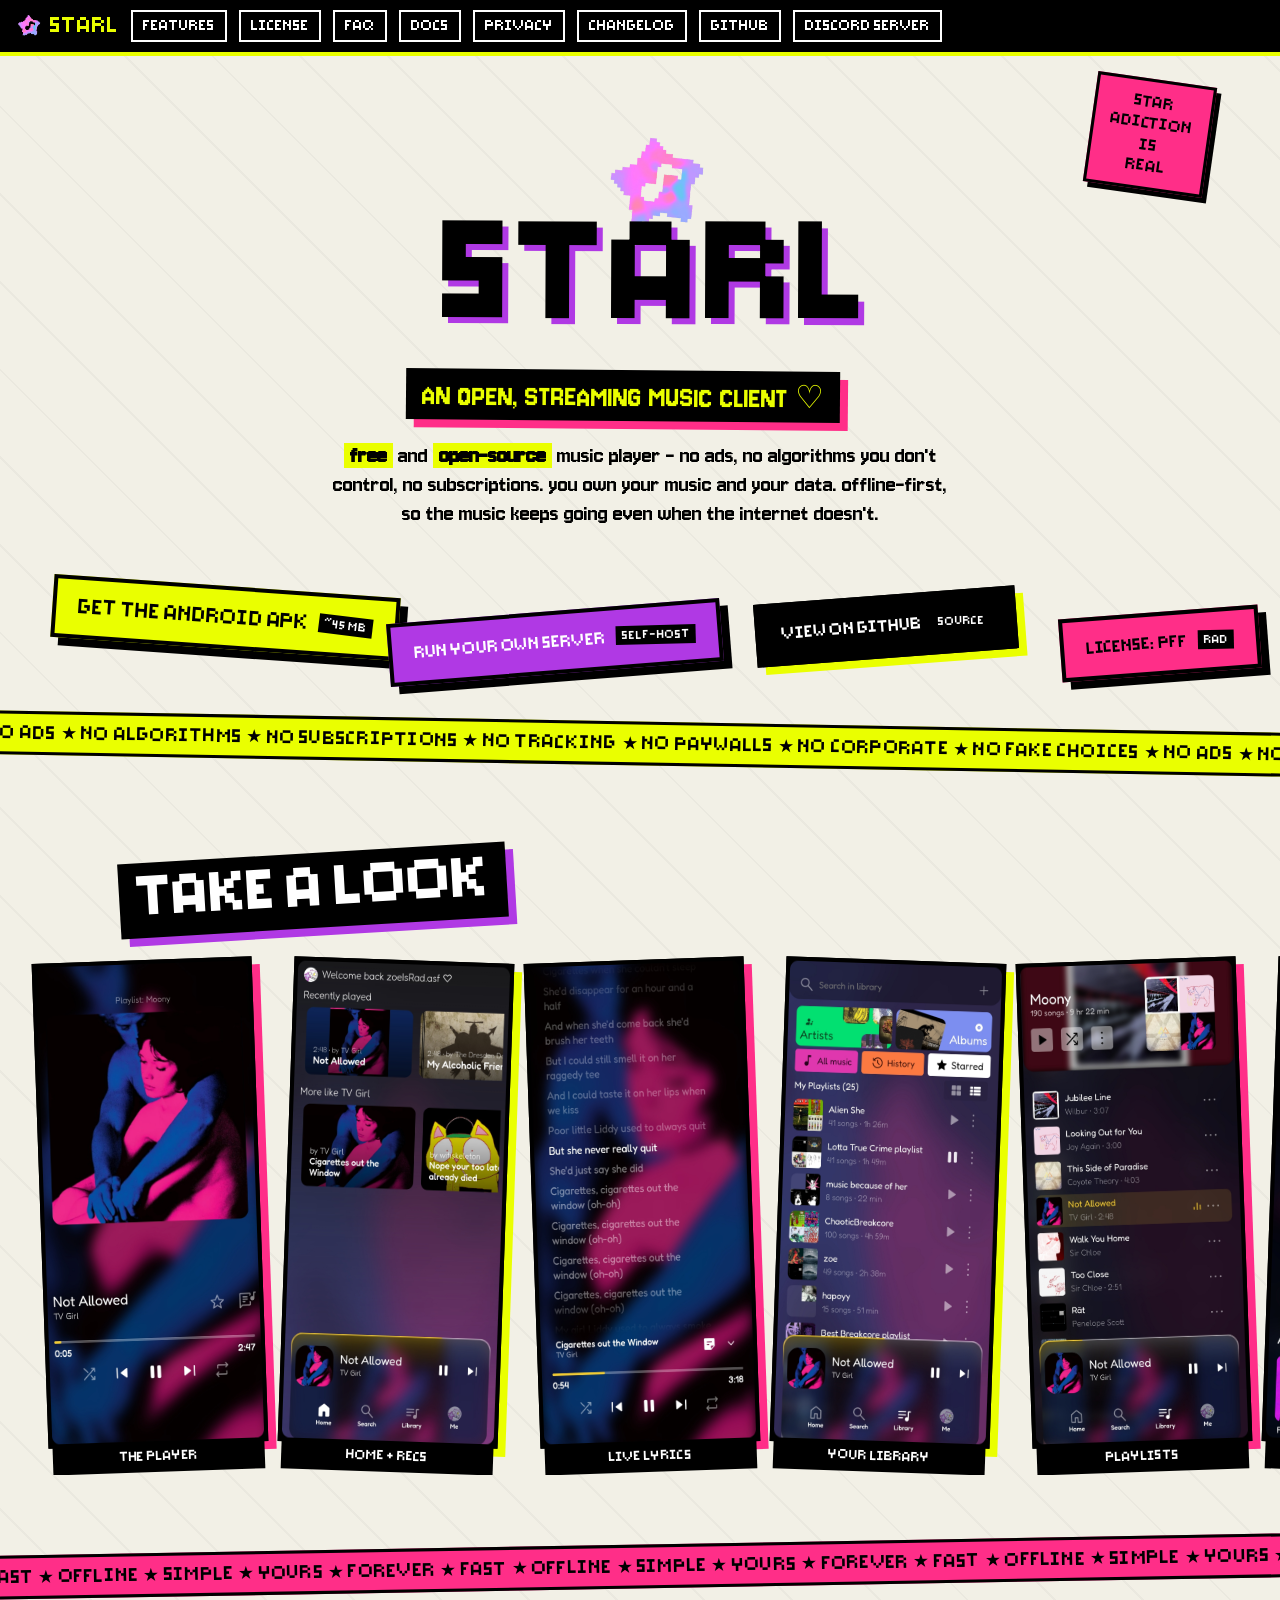
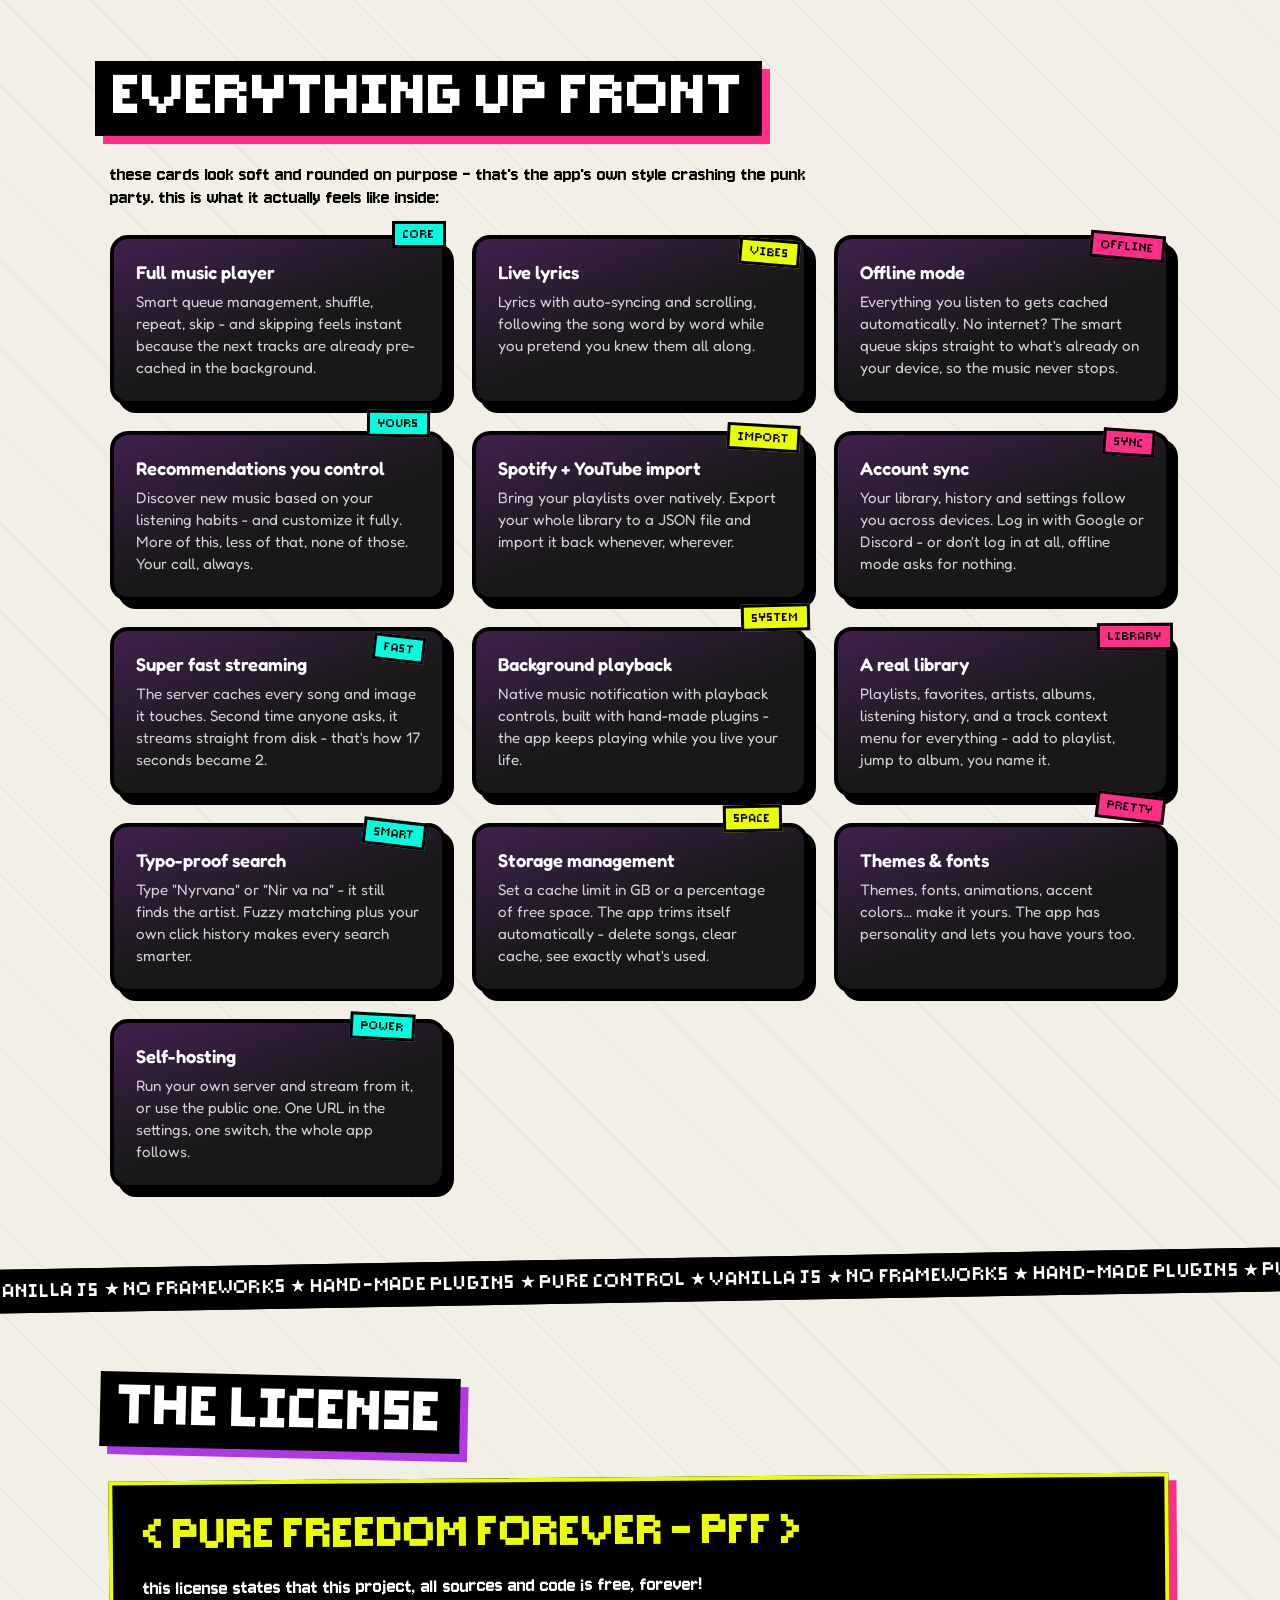
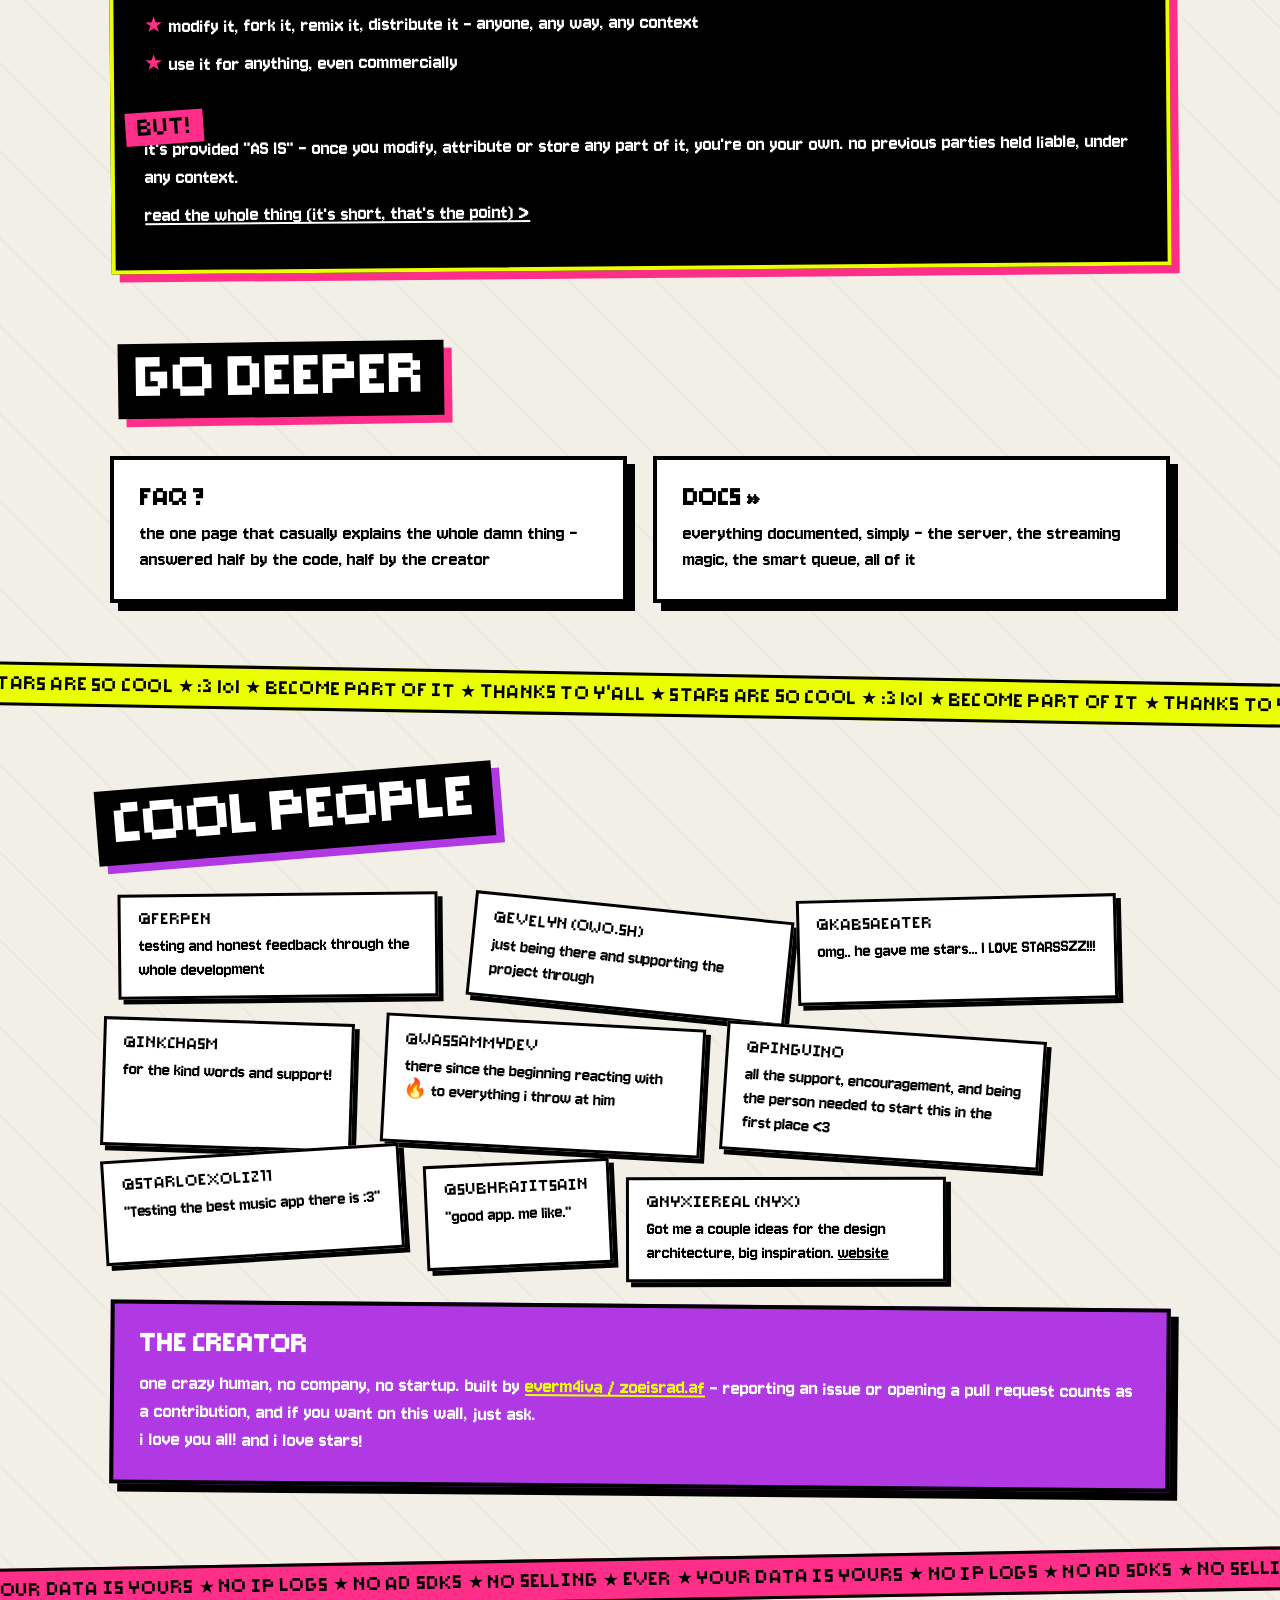
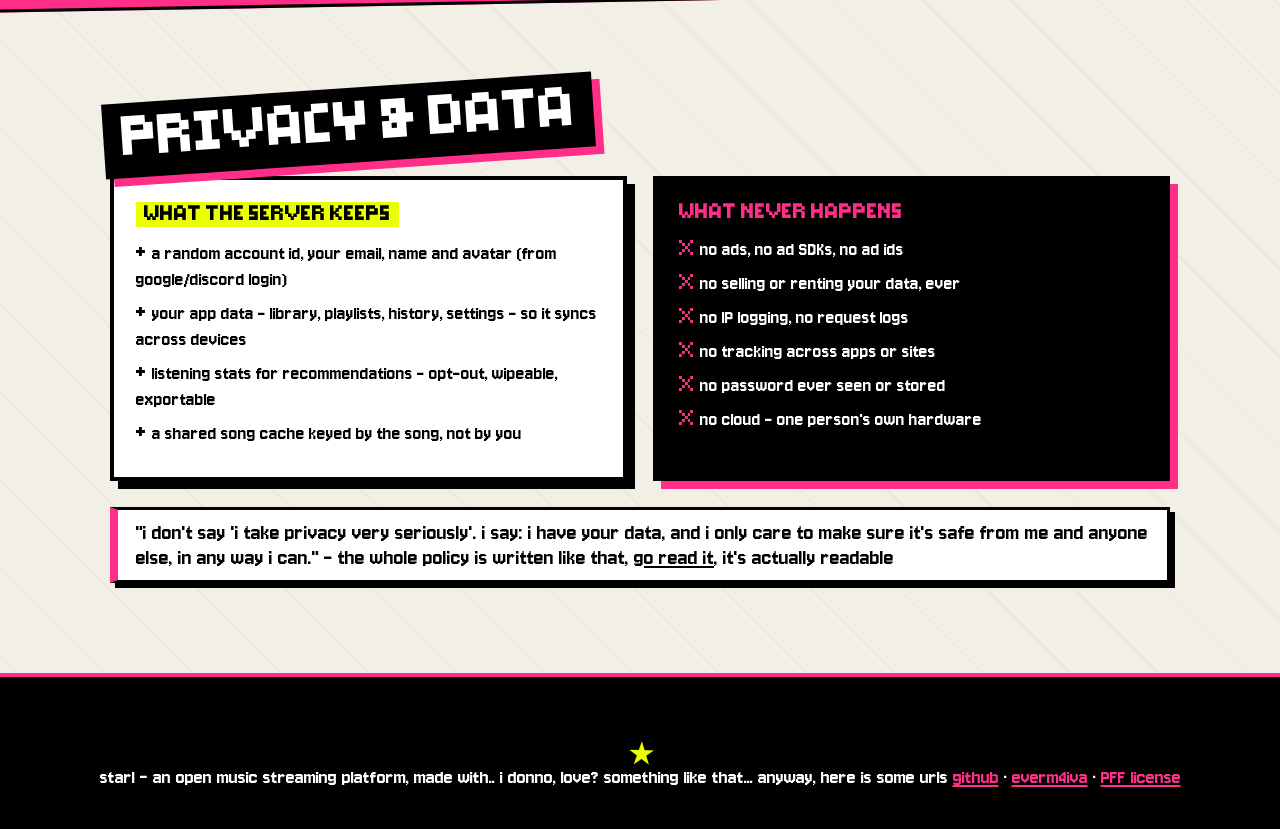
==== commit 3a5454b7: "added discord server." ====
--- a/index.html
+++ b/index.html
@@ -20,13 +20,13 @@
 		<nav class="punk-nav">
 			<a class="nav-logo" href="index.html">STARL</a>
 			<a href="#features">FEATURES</a>
-			<a href="#shots">SCREENSHOTS</a>
 			<a href="#license">LICENSE</a>
 			<a href="faq.html">FAQ</a>
 			<a href="docs.html">DOCS</a>
 			<a href="./privacy&data.html">PRIVACY</a>
 			<a href="./changelog.html">CHANGELOG</a>
 			<a href="https://github.com/everm4iva/starl">GITHUB</a>
+			<a href="https://discord.gg/NXjw9Synh3">DISCORD SERVER</a>
 		</nav>
 
 		<!-- ============================== hero ============================== -->
@@ -40,7 +40,7 @@
 				internet doesn't.
 			</p>
 			<!-- <div class="hero-stamp" data-wiggle>star adiction is real</div> -->
-			 <div class="hero-stamp" >star adiction is real</div>
+			<div class="hero-stamp" >star adiction is real</div>
 		</header>
 
 		<!-- ============================== buttons ============================== -->
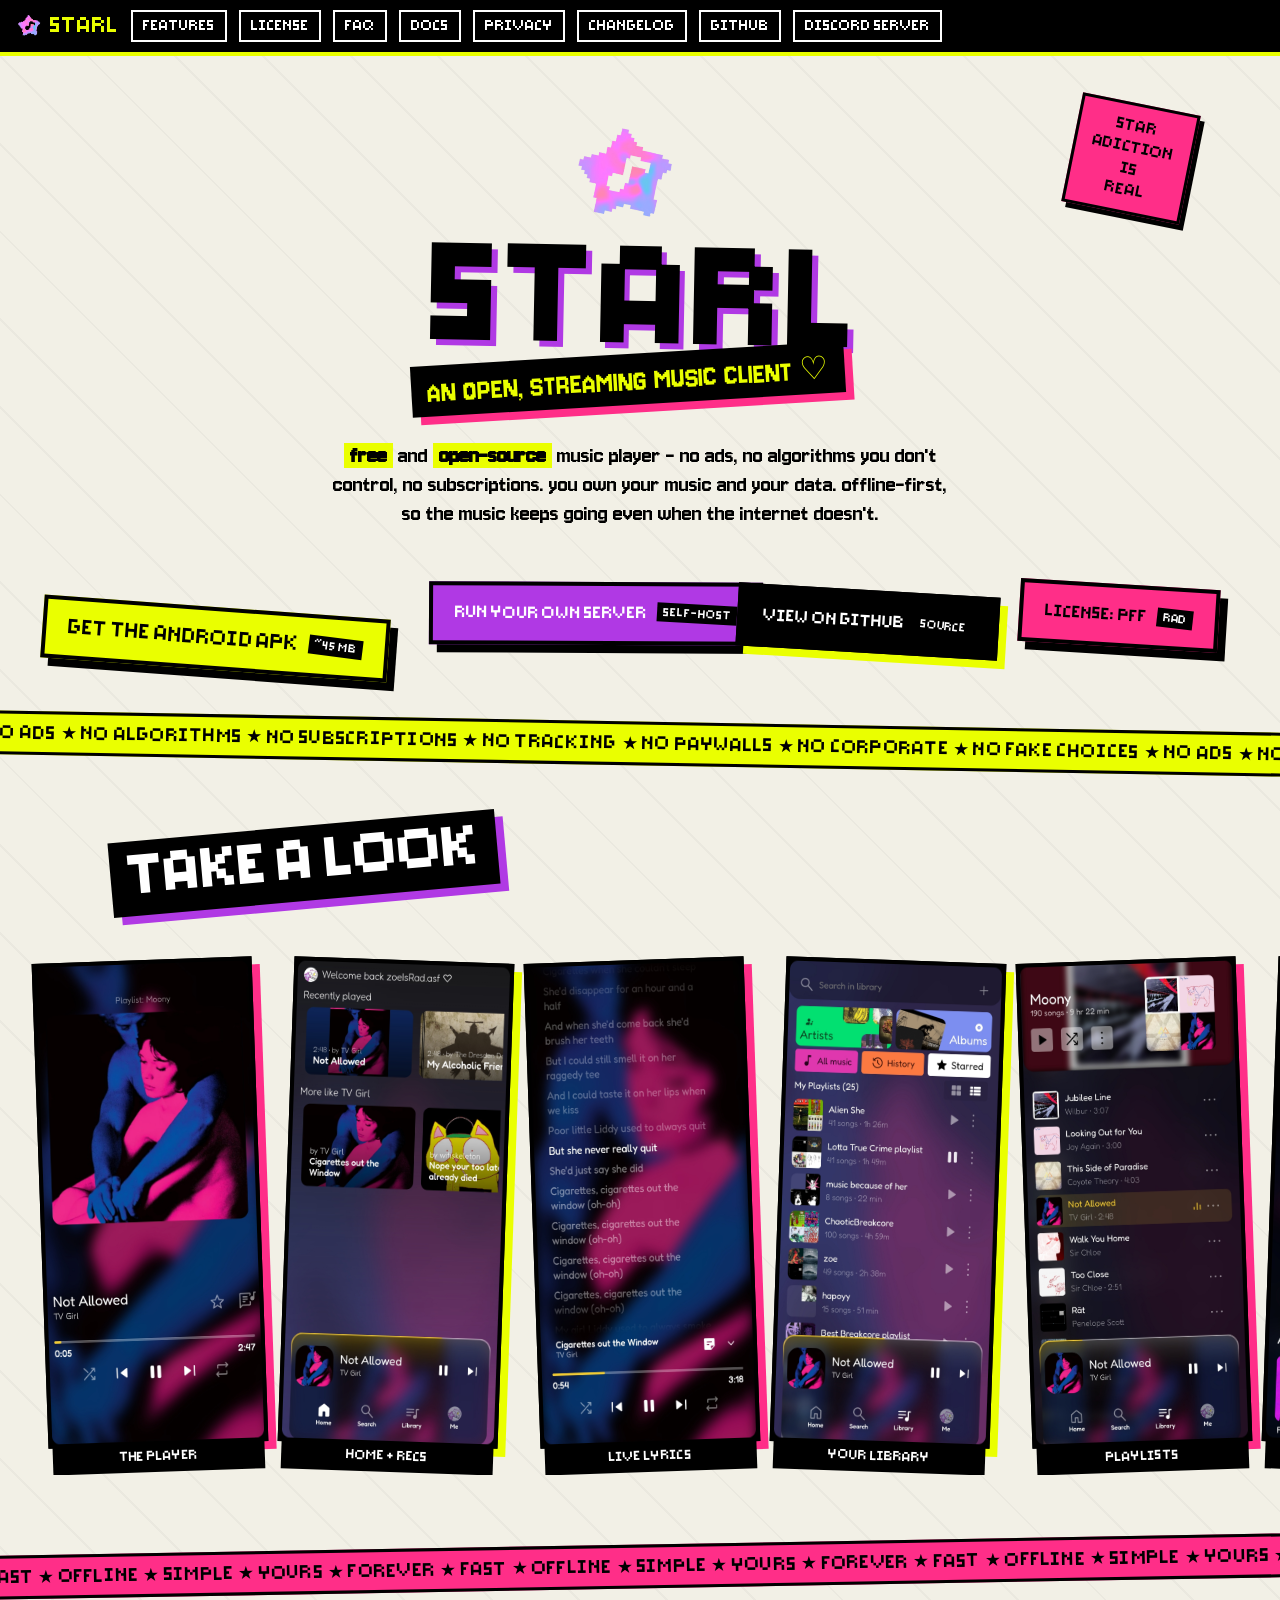
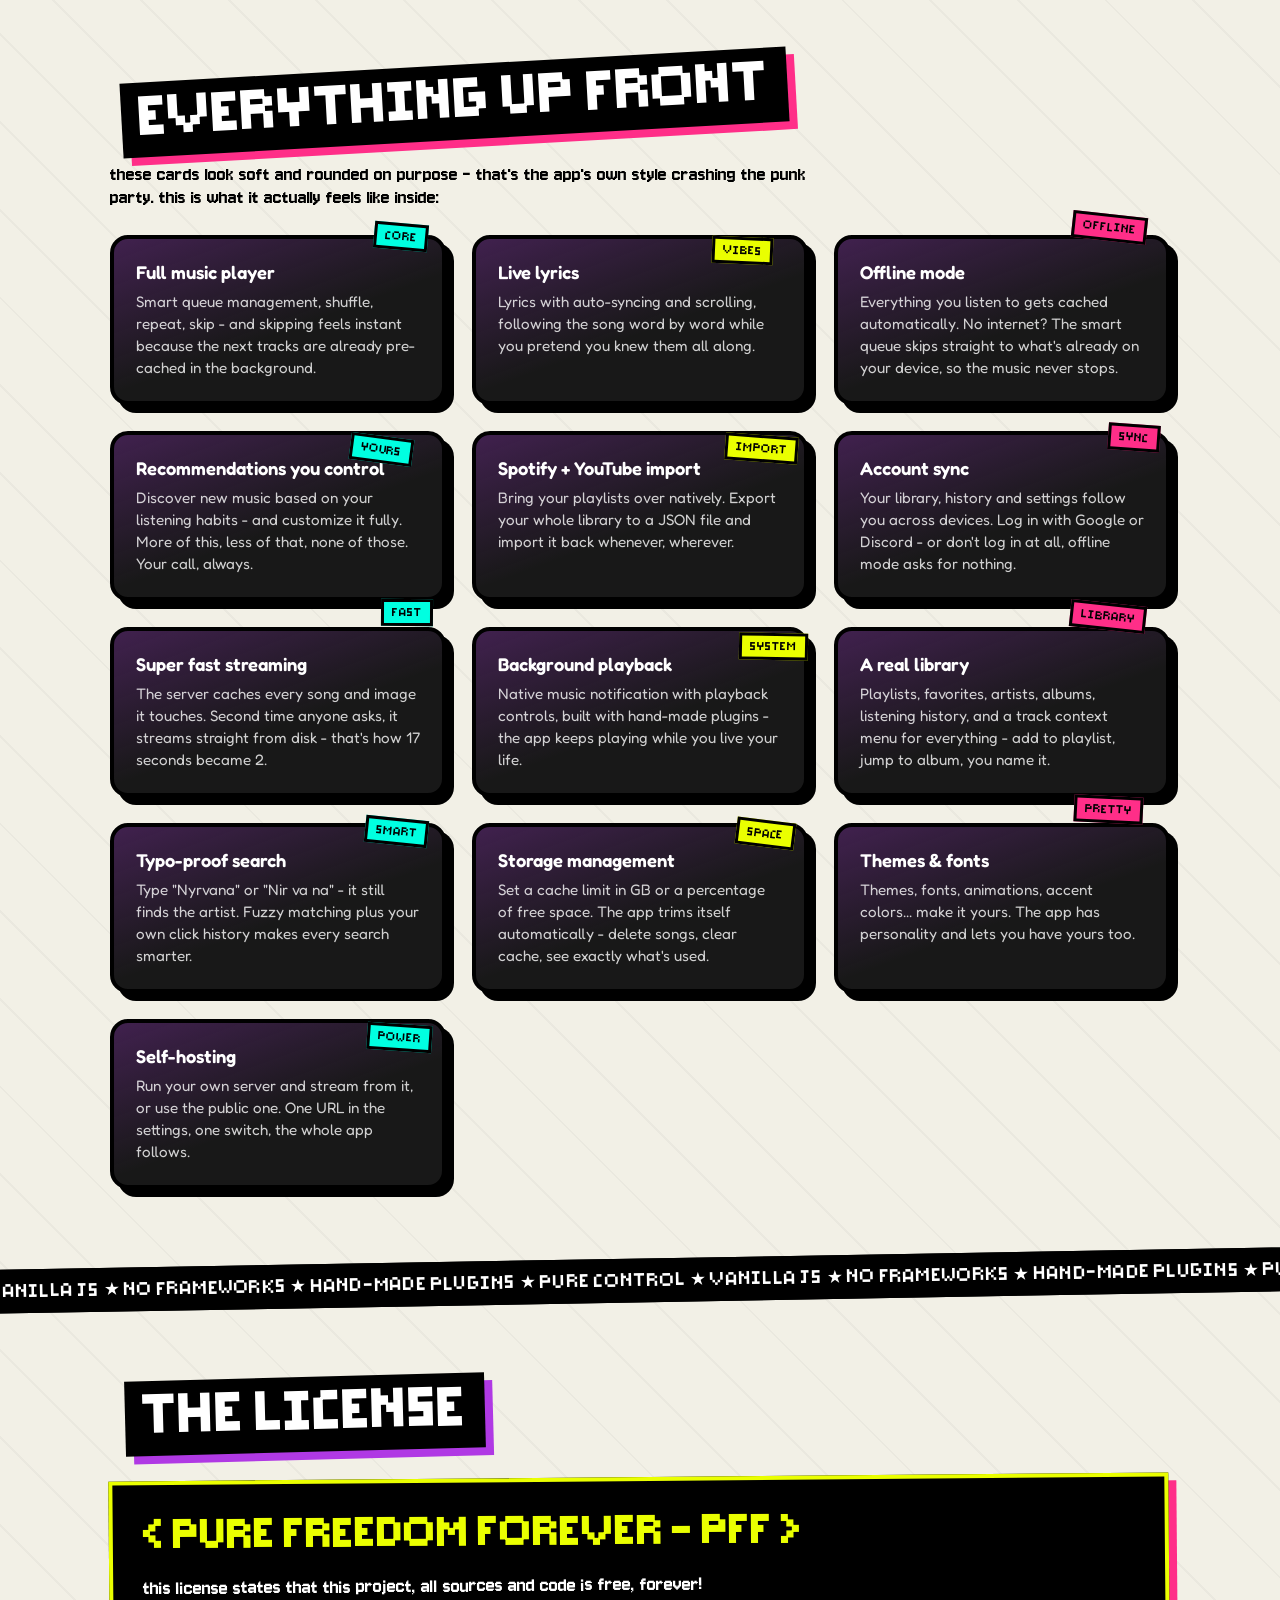
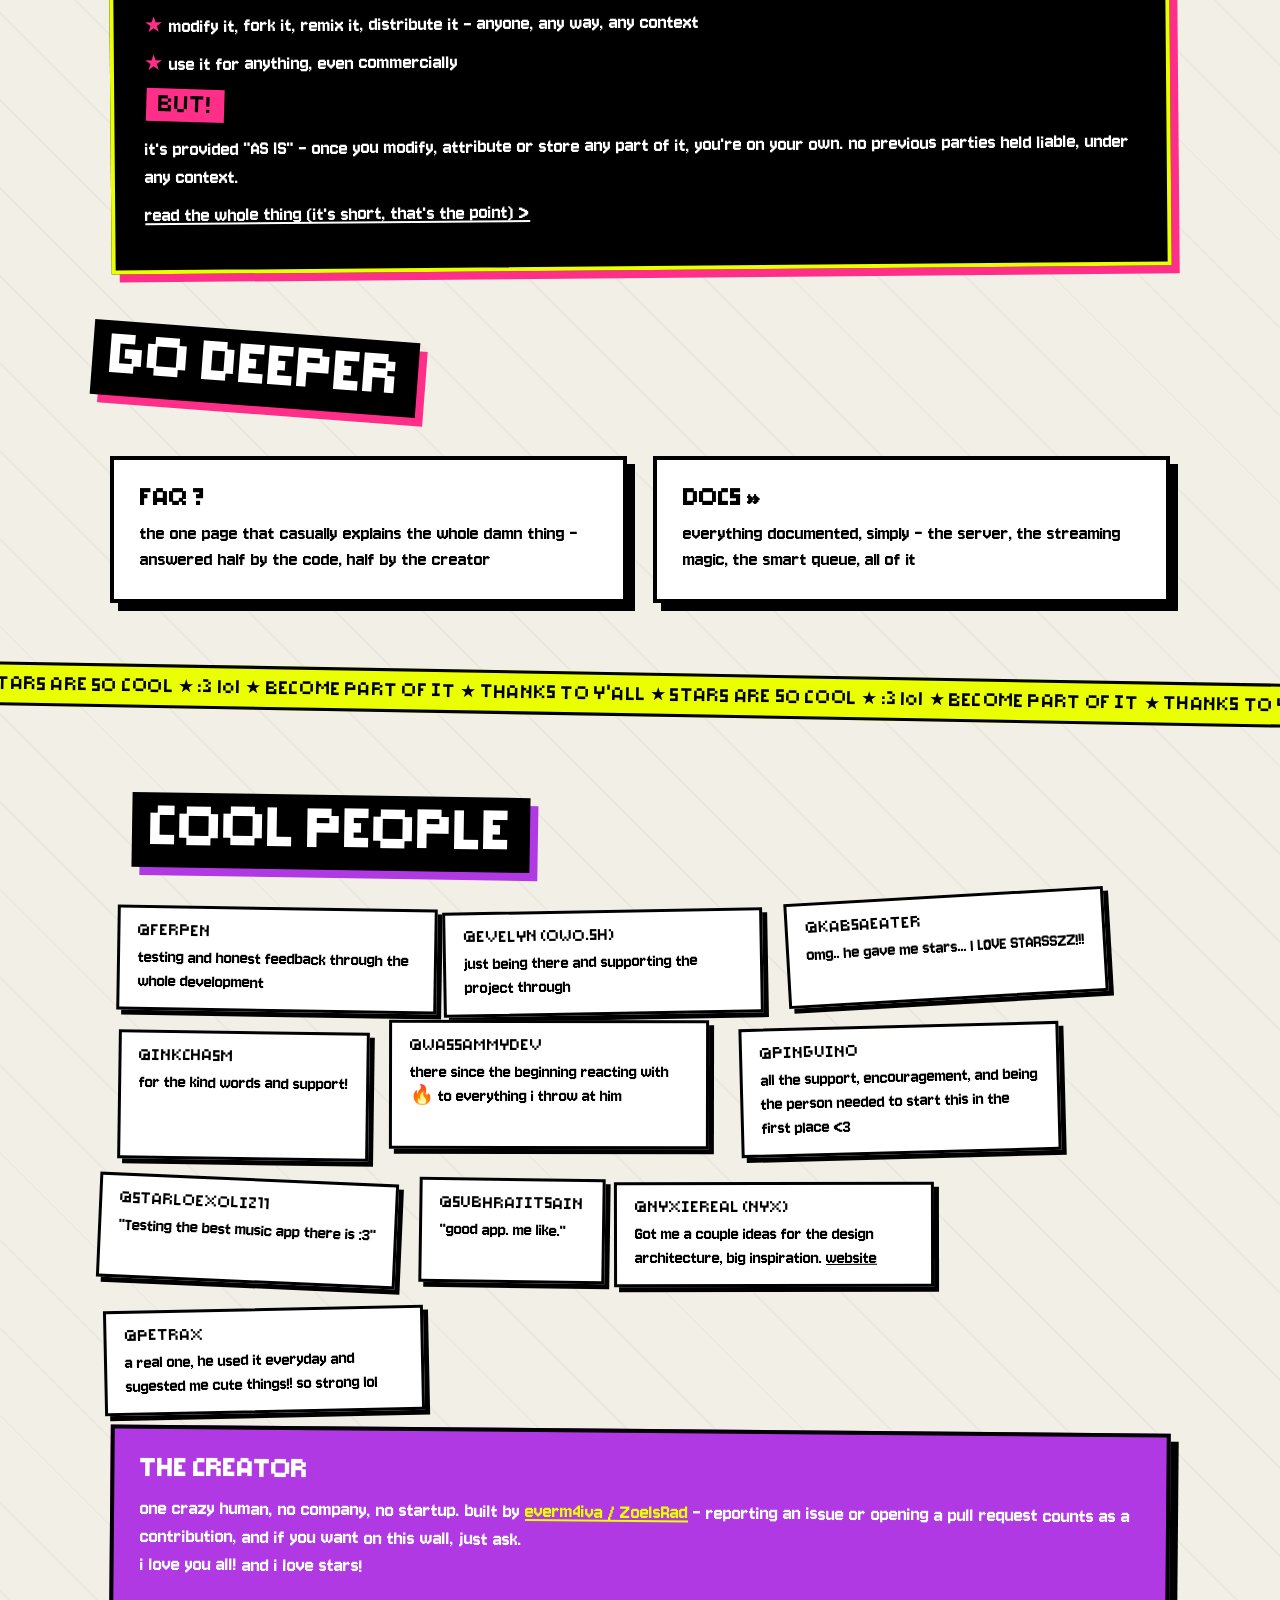
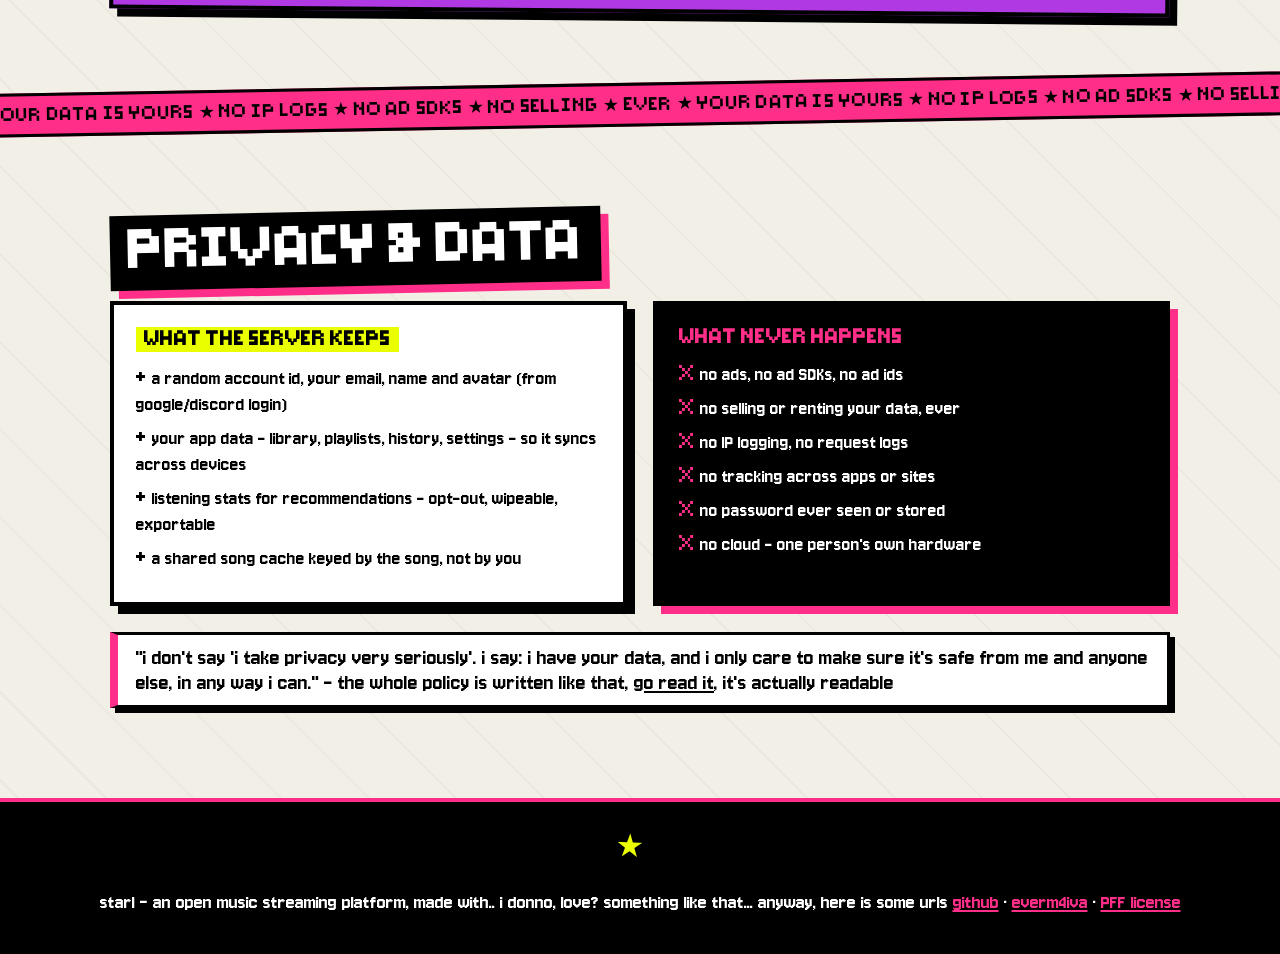
==== commit 1e74e524: "updated documentation with new FAQ" ====
--- a/index.html
+++ b/index.html
@@ -311,12 +311,16 @@
 					<div class="who">@nyxiereal (Nyx)</div>
 					<div class="what">Got me a couple ideas for the design architecture, big inspiration. <a href="https://nyx.meowery.eu">website</a></div>
 				</div>
+				<div class="supporter">
+					<div class="who">@petrax</div>
+					<div class="what">a real one, he used it everyday and sugested me cute things!! so strong lol</div>
+				</div>
 			</div>
 			<div class="creator-box">
 				<h3>THE CREATOR</h3>
 				<p>
 					one crazy human, no company, no startup. built by
-					<a href="https://everm4iva.github.io">everm4iva / zoeisrad.af</a> - reporting an issue or opening a
+					<a href="https://everm4iva.github.io">everm4iva / ZoeIsRad</a> - reporting an issue or opening a
 					pull request counts as a contribution, and if you want on this wall, just ask. <p>i love you all! and i
 					love stars!</p>
 				</p>
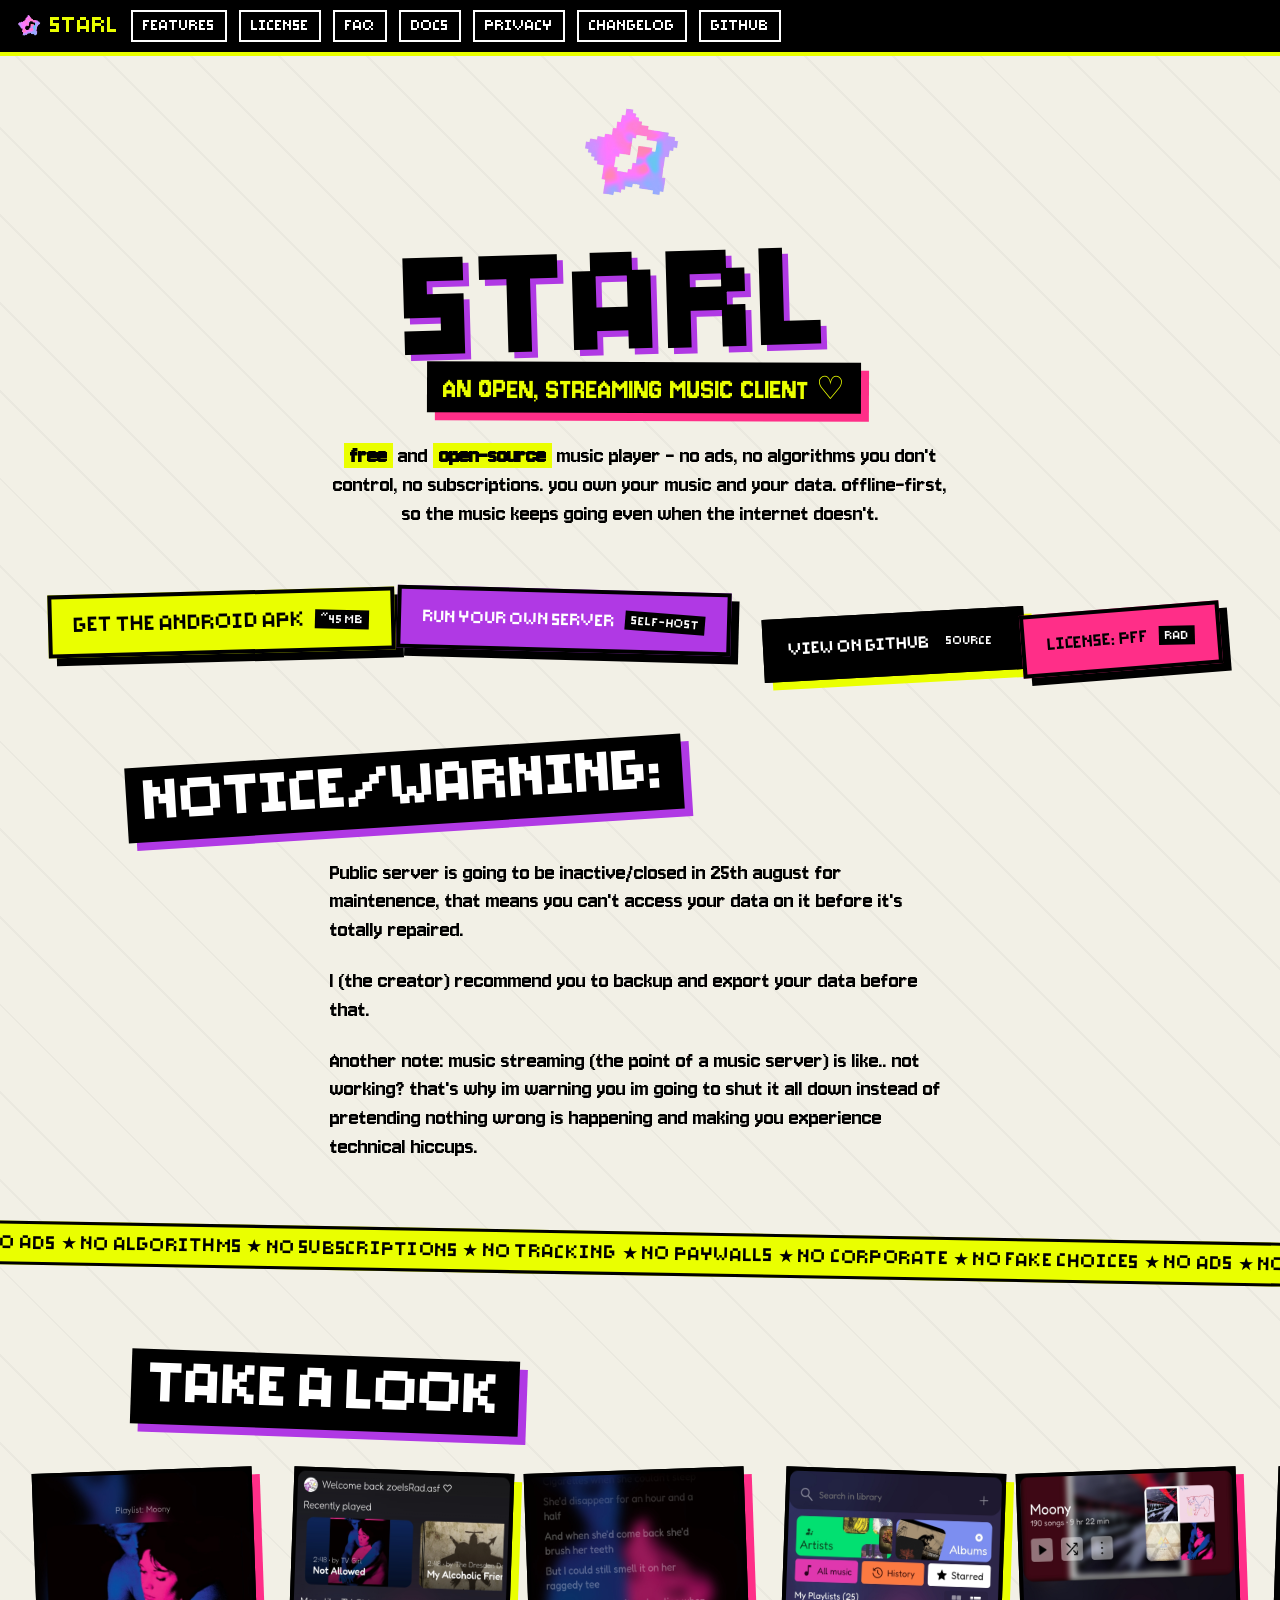
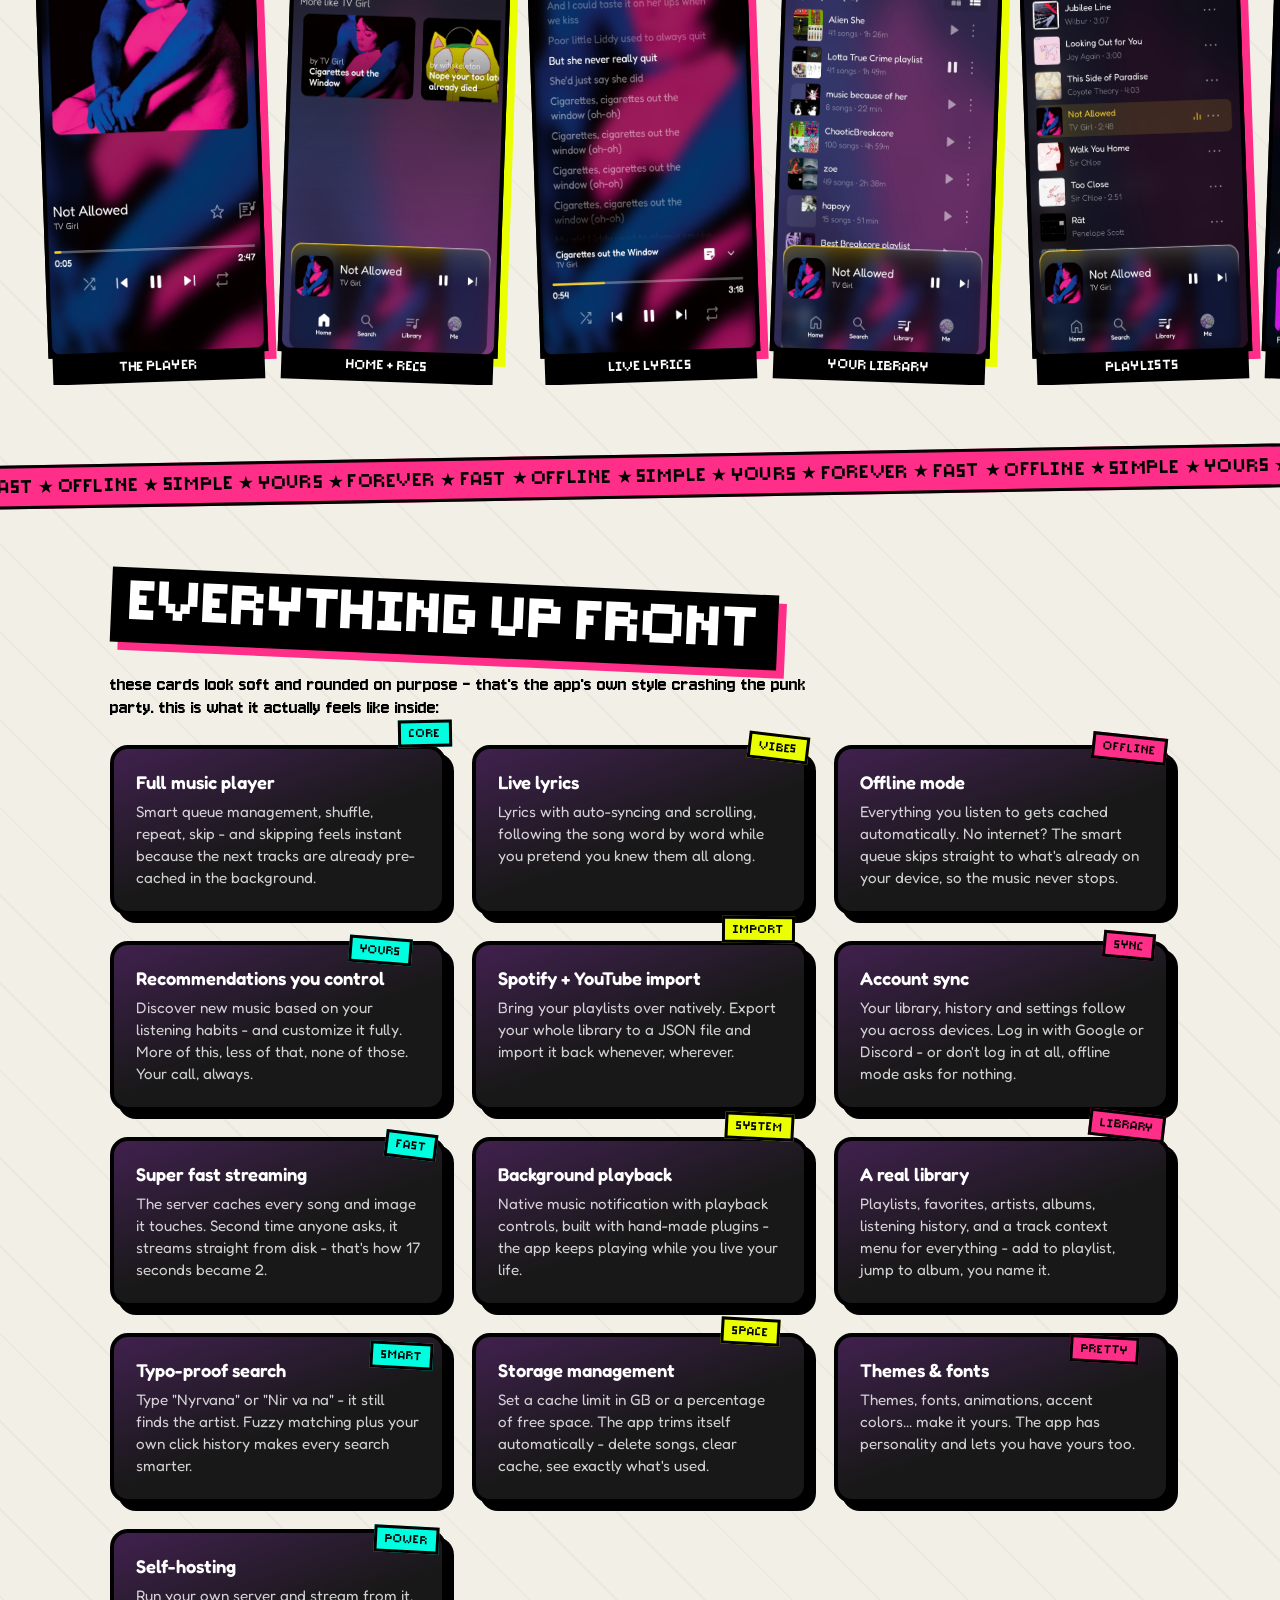
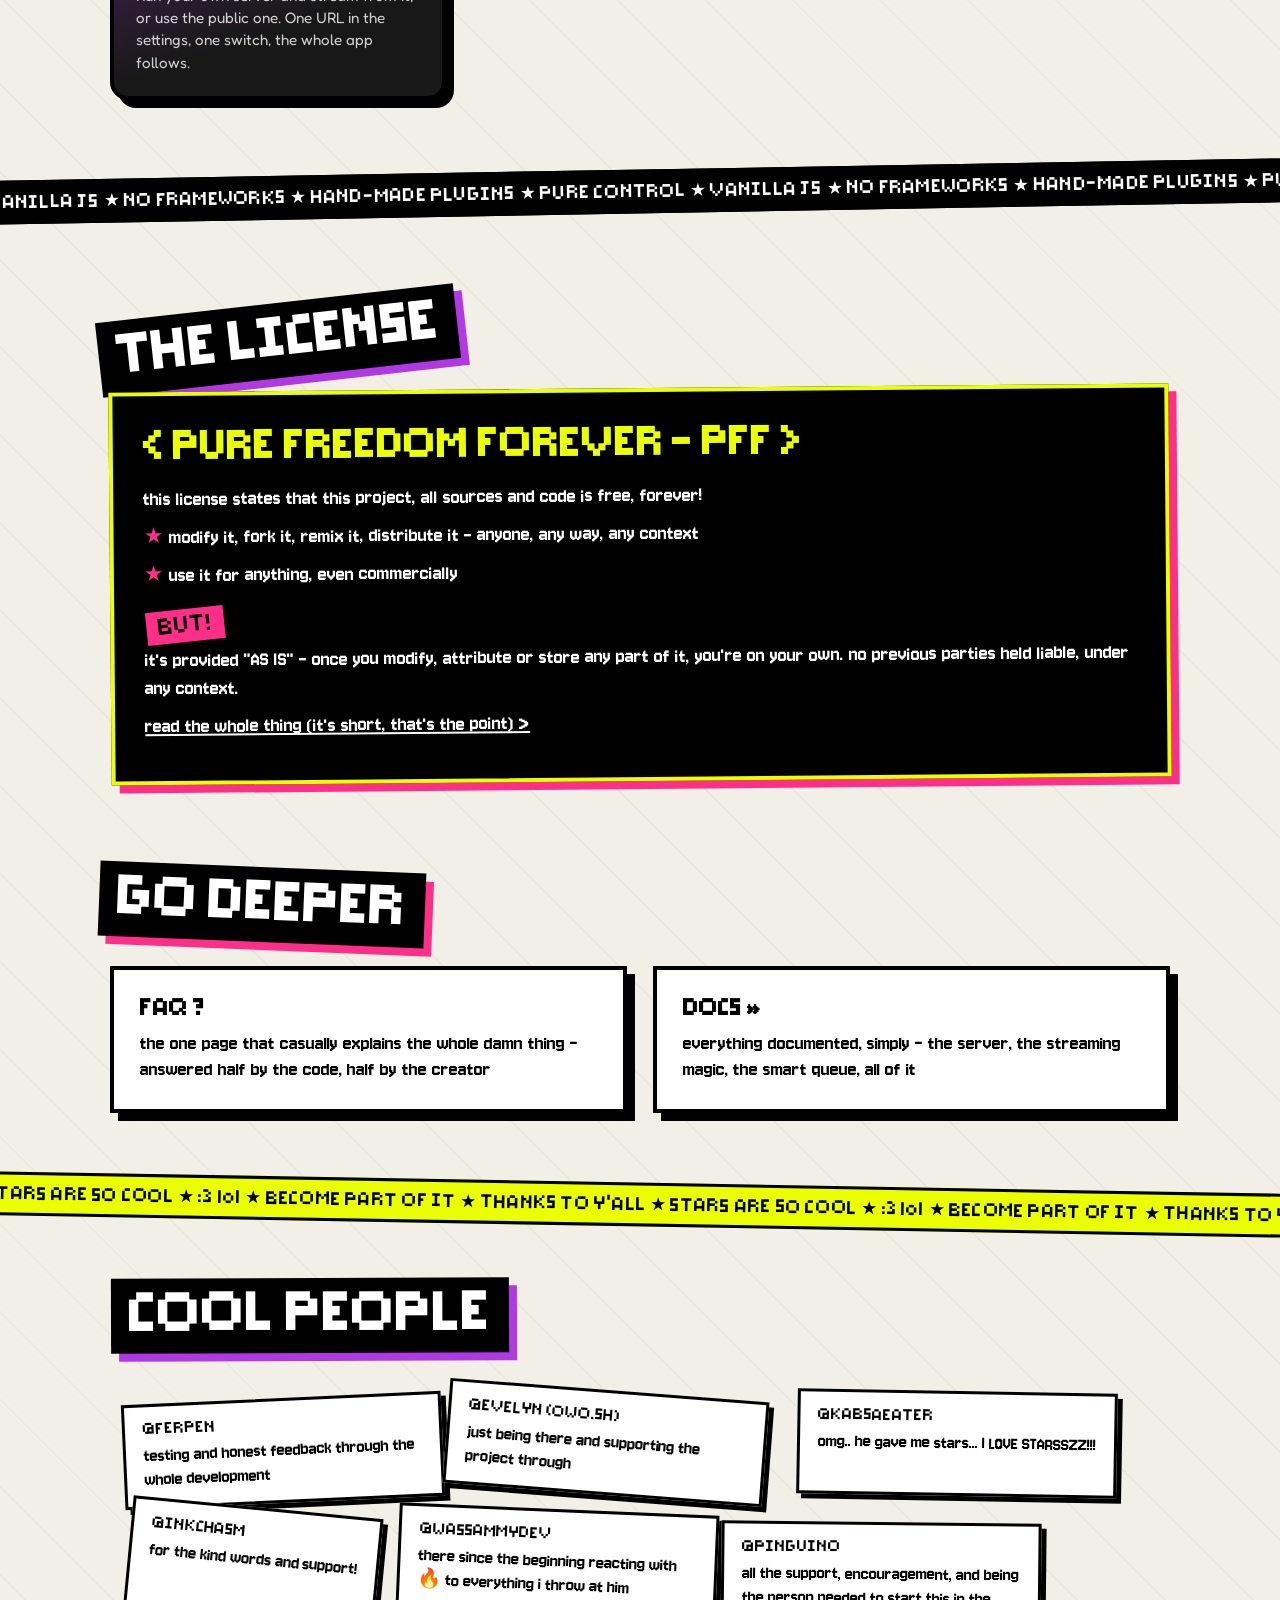
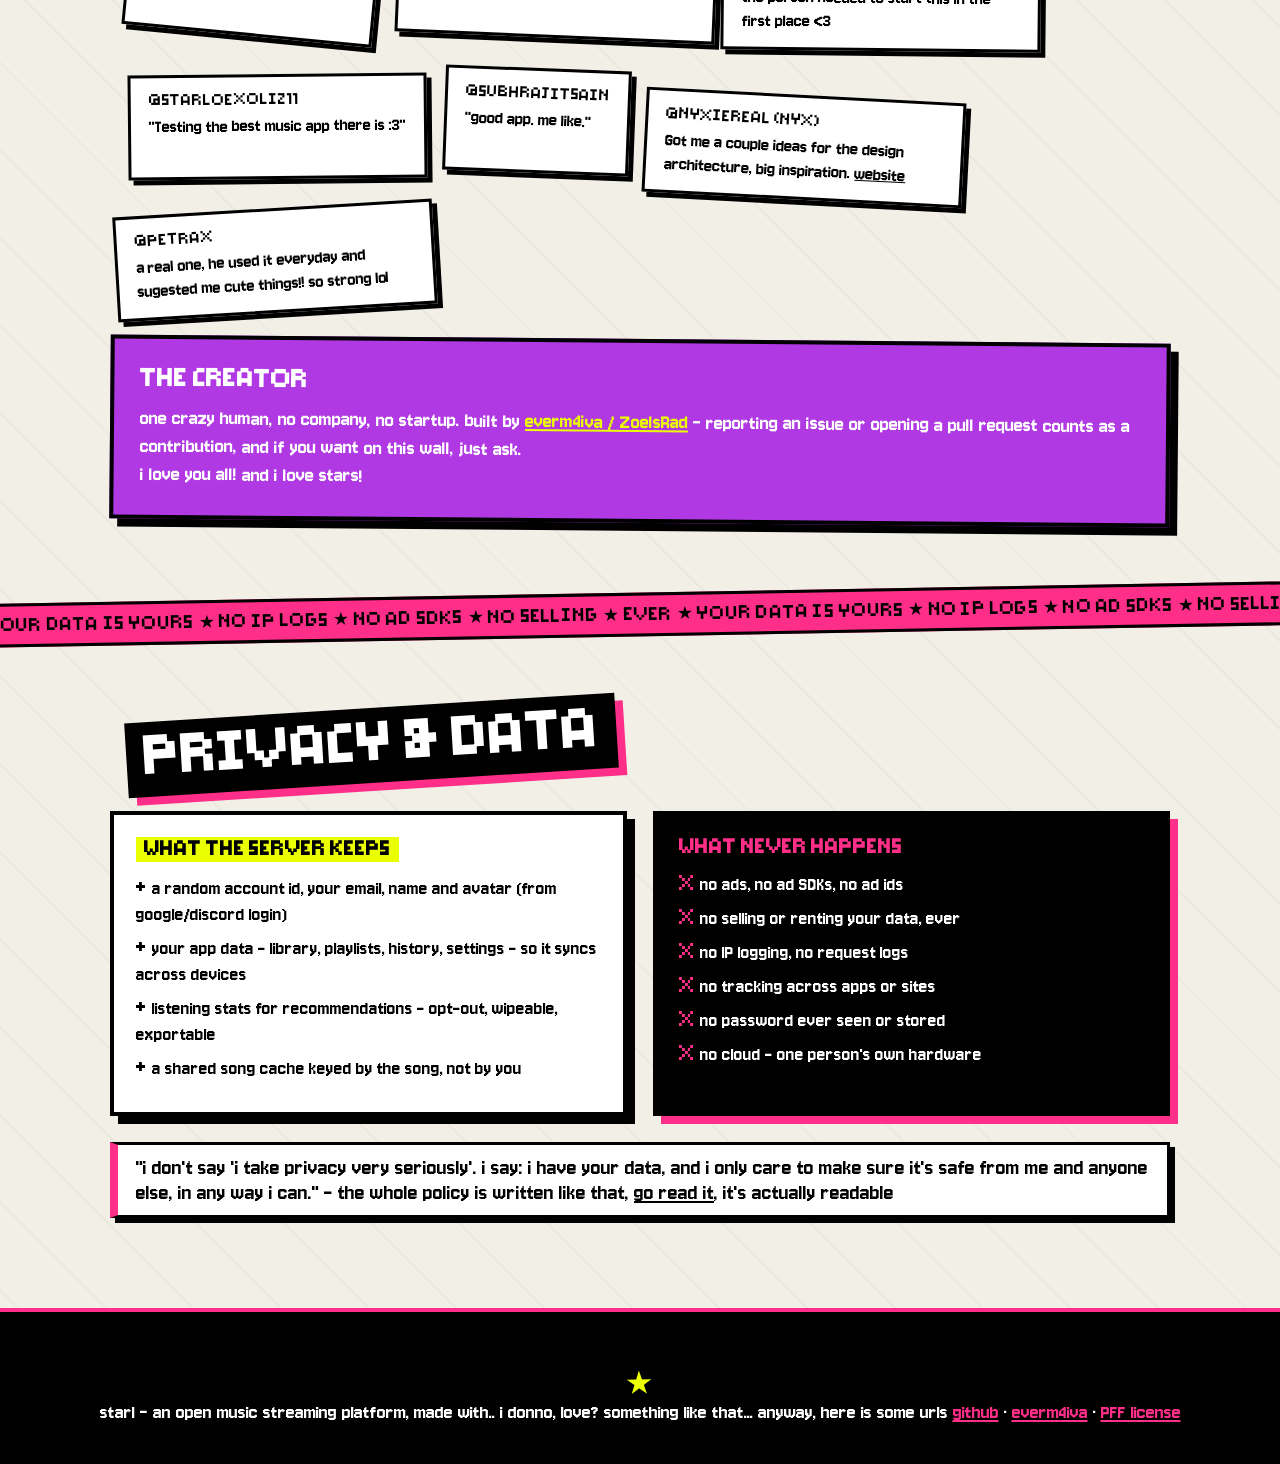
==== commit b1ffff6a: "ADDED NOTICE!" ====
--- a/index.html
+++ b/index.html
@@ -26,7 +26,7 @@
 			<a href="./privacy&data.html">PRIVACY</a>
 			<a href="./changelog.html">CHANGELOG</a>
 			<a href="https://github.com/everm4iva/starl">GITHUB</a>
-			<a href="https://discord.gg/NXjw9Synh3">DISCORD SERVER</a>
+			<!-- <a href="https://discord.gg/NXjw9Synh3">DISCORD SERVER</a> -->
 		</nav>
 
 		<!-- ============================== hero ============================== -->
@@ -40,7 +40,7 @@
 				internet doesn't.
 			</p>
 			<!-- <div class="hero-stamp" data-wiggle>star adiction is real</div> -->
-			<div class="hero-stamp" >star adiction is real</div>
+			<!-- <div class="hero-stamp" >star adiction is real</div> -->
 		</header>
 
 		<!-- ============================== buttons ============================== -->
@@ -58,6 +58,21 @@
 			</a>
 			<a class="punk-btn pink" href="#license"> LICENSE: PFF <span class="tag">RAD</span> </a>
 		</div>
+
+
+						<section class="section">
+			<h2 class="section-title" data-wiggle>NOTICE/Warning:</h2>
+						<p class="hero-small">
+				Public server is going to be inactive/closed in 25th august for maintenence, that means you can't access your data on it before it's totally repaired.
+			</p>
+									<p class="hero-small">
+										I (the creator) recommend you to backup and export your data before that.
+									</p>
+
+		<p class="hero-small">
+			Another note: music streaming (the point of a music server) is like.. not working? that's why im warning you im going to shut it all down instead of pretending nothing wrong is happening and making you experience technical hiccups.
+		</p>
+				</section>
 
 		<div class="tape acid">
 			<span class="tape-inner">NO ADS ★ NO ALGORITHMS ★ NO SUBSCRIPTIONS ★ NO TRACKING ★ NO PAYWALLS ★ NO CORPORATE ★ NO FAKE CHOICES ★ </span>
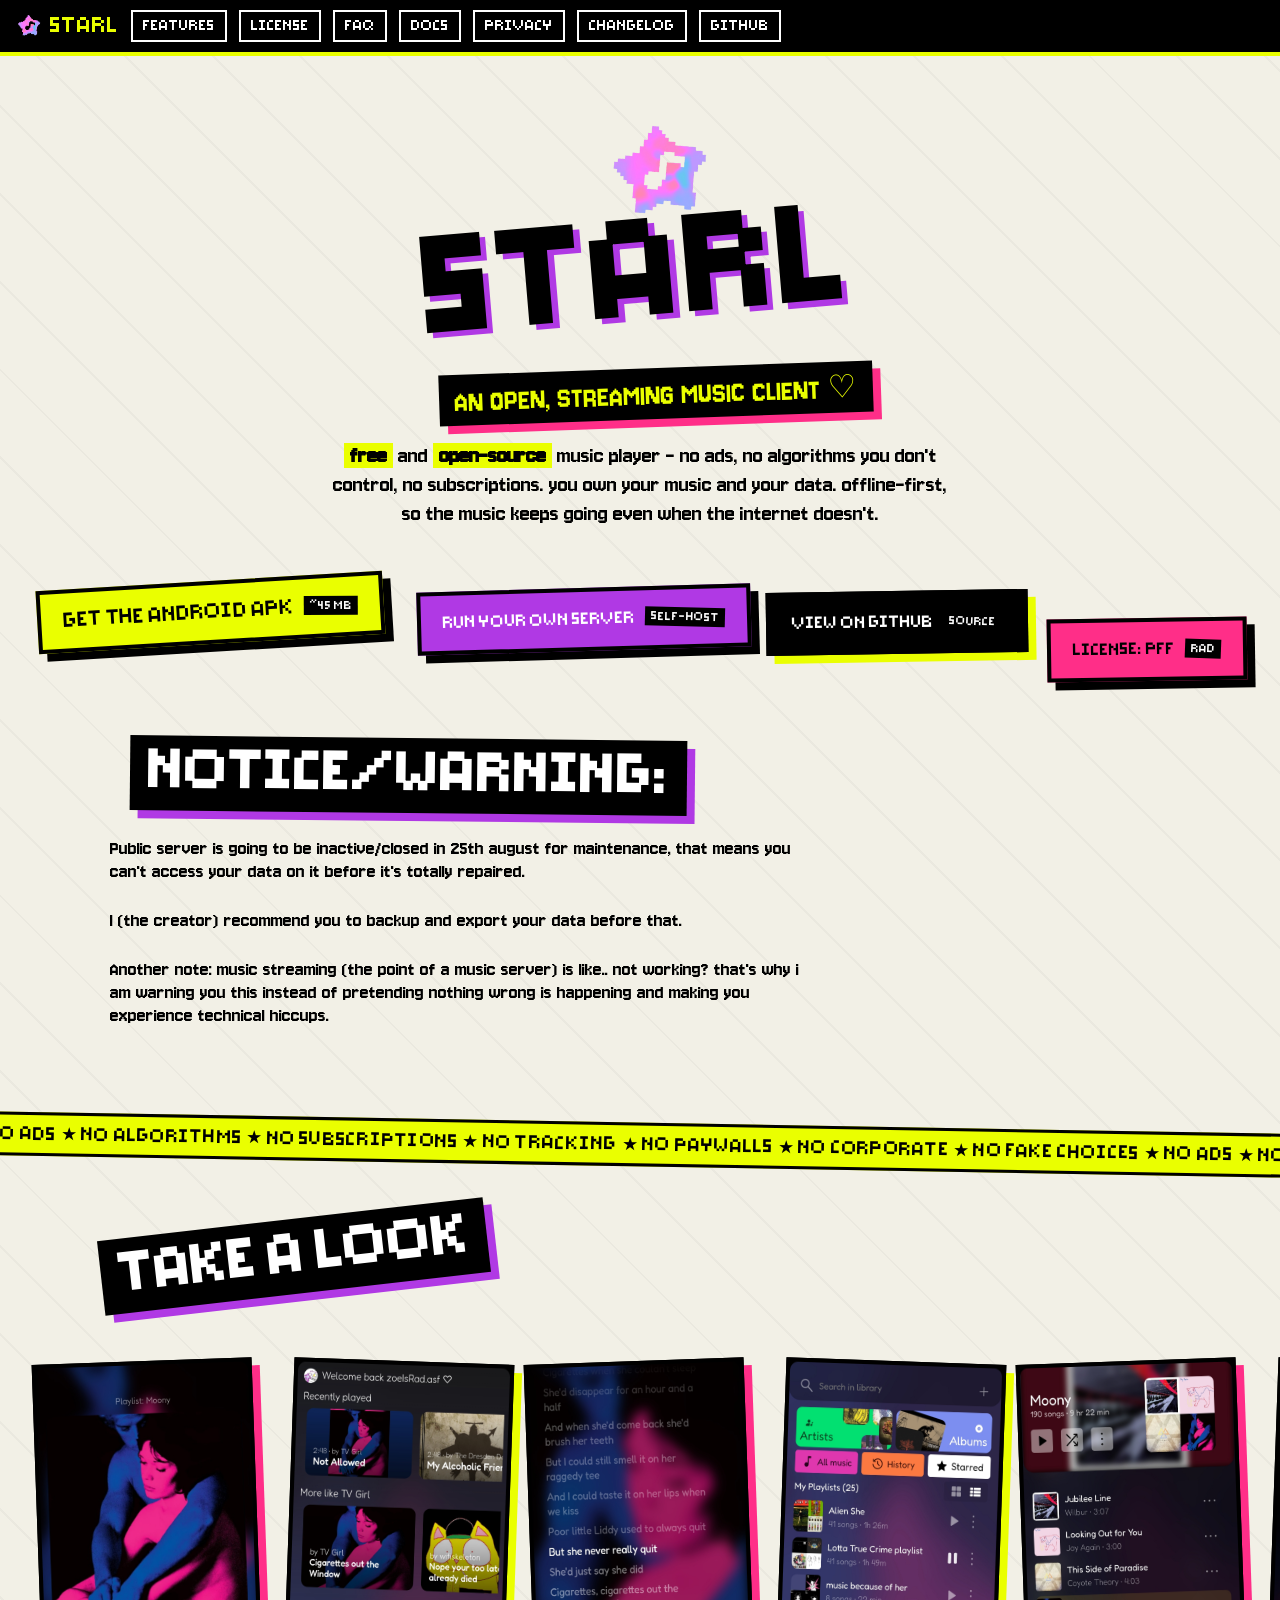
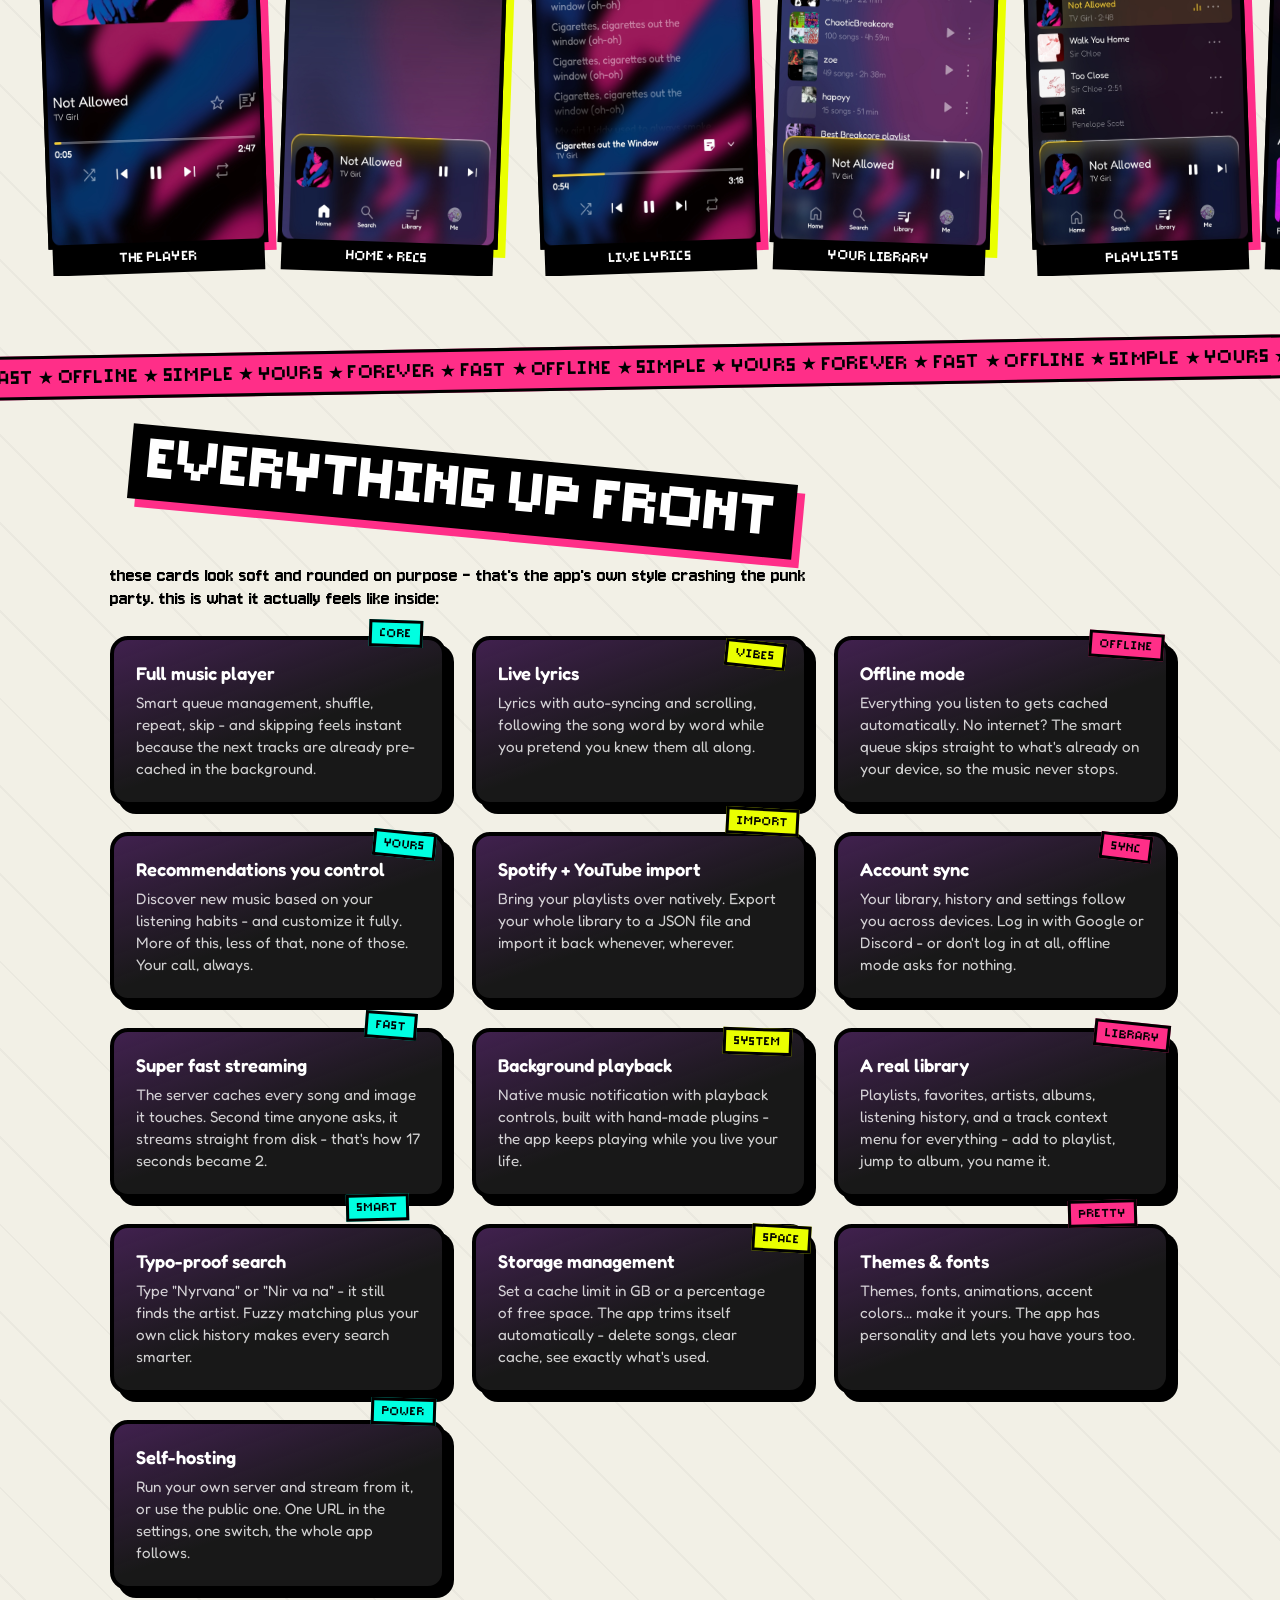
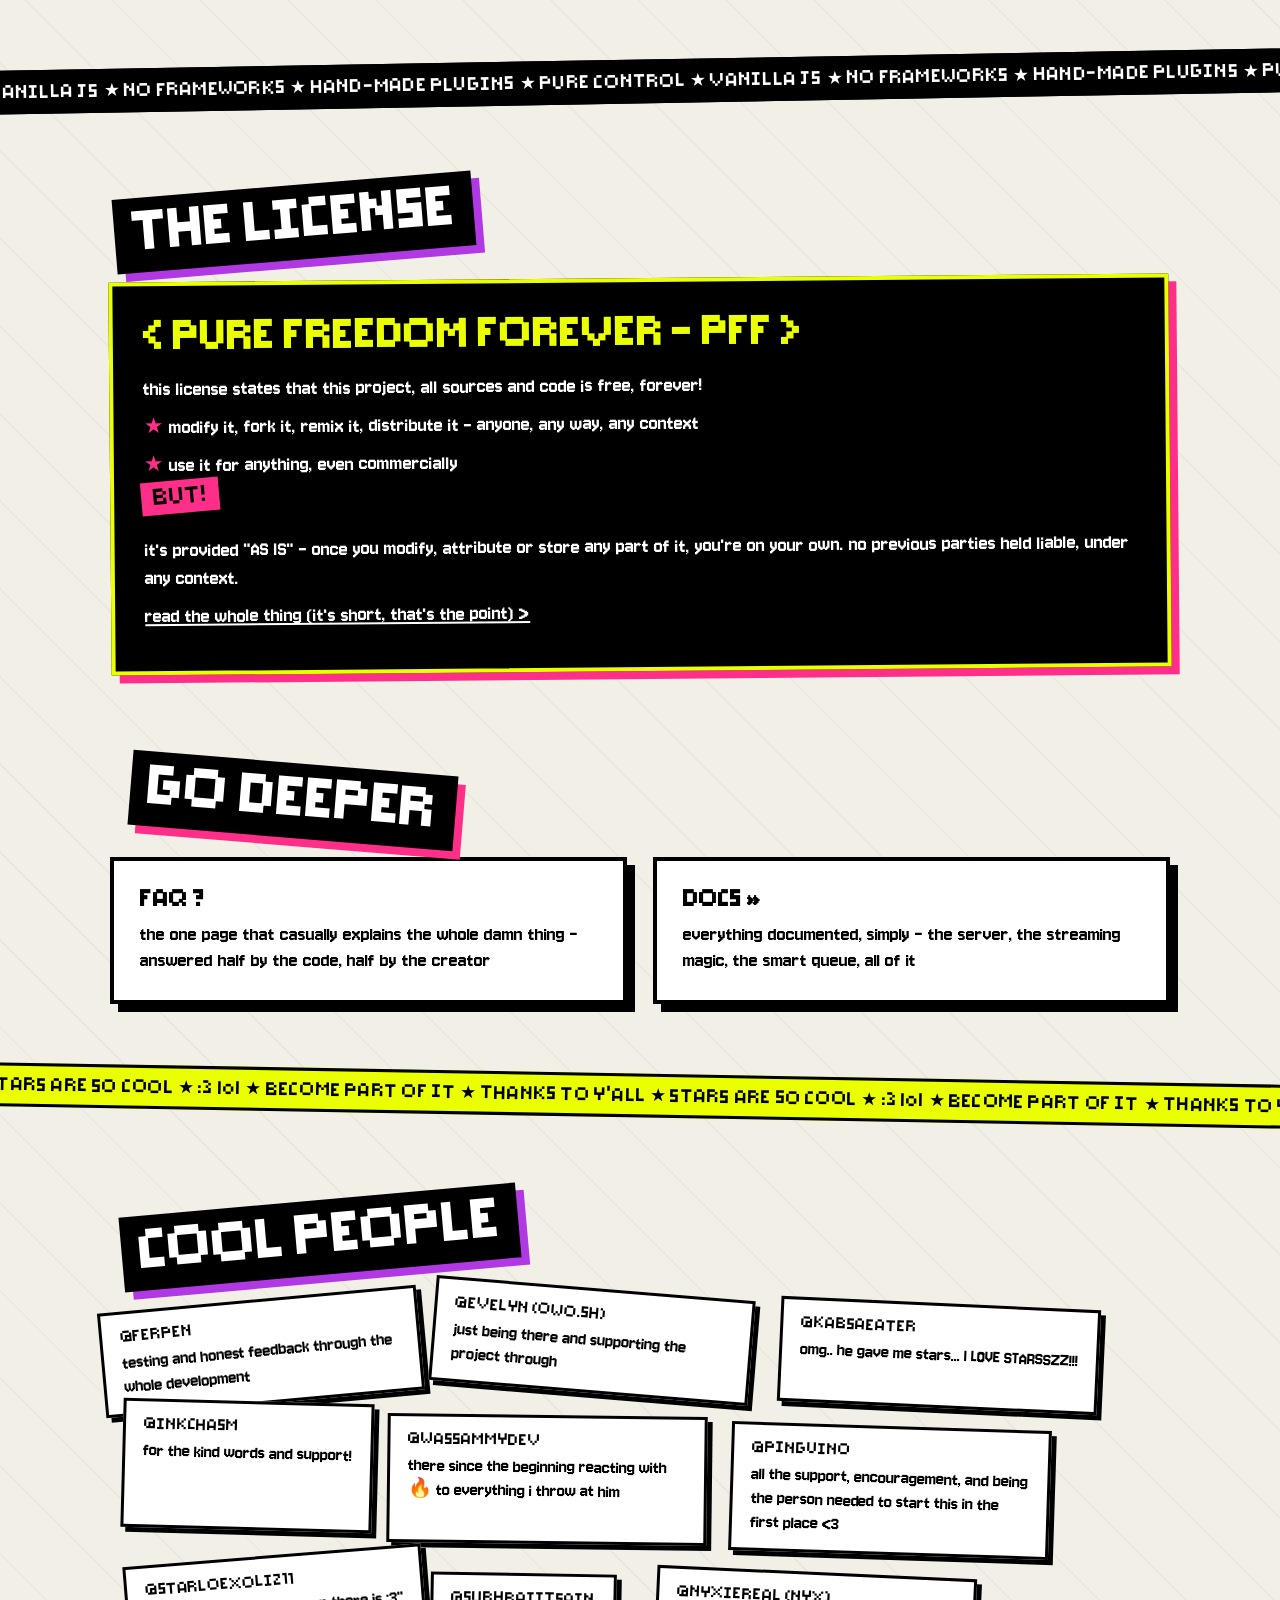
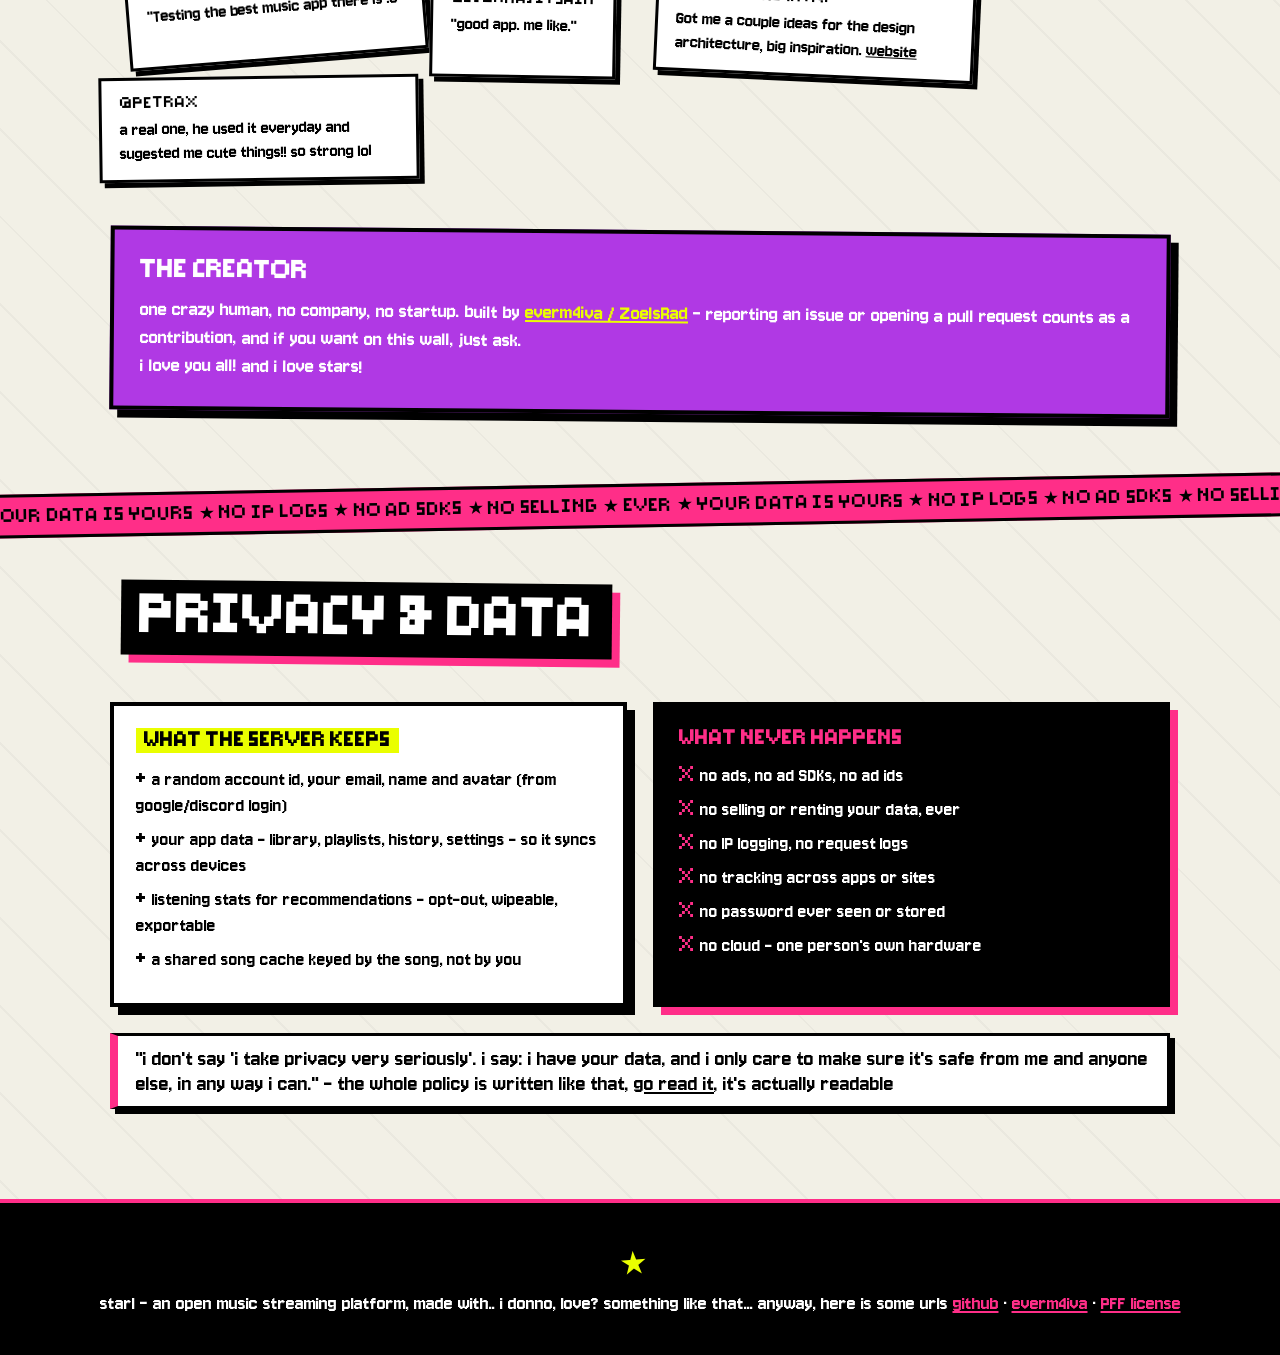
==== commit 2d6f3481: "syntax fixes" ====
--- a/index.html
+++ b/index.html
@@ -62,15 +62,15 @@
 
 						<section class="section">
 			<h2 class="section-title" data-wiggle>NOTICE/Warning:</h2>
-						<p class="hero-small">
-				Public server is going to be inactive/closed in 25th august for maintenence, that means you can't access your data on it before it's totally repaired.
-			</p>
-									<p class="hero-small">
+						<p class="features-note">
+				Public server is going to be inactive/closed in 25th august for maintenance, that means you can't access your data on it before it's totally repaired.
+			</p>
+									<p class="features-note">
 										I (the creator) recommend you to backup and export your data before that.
 									</p>
 
-		<p class="hero-small">
-			Another note: music streaming (the point of a music server) is like.. not working? that's why im warning you im going to shut it all down instead of pretending nothing wrong is happening and making you experience technical hiccups.
+		<p class="features-note">
+Another note: music streaming (the point of a music server) is like.. not working? that's why i am warning you this instead of pretending nothing wrong is happening and making you experience technical hiccups.
 		</p>
 				</section>
 
